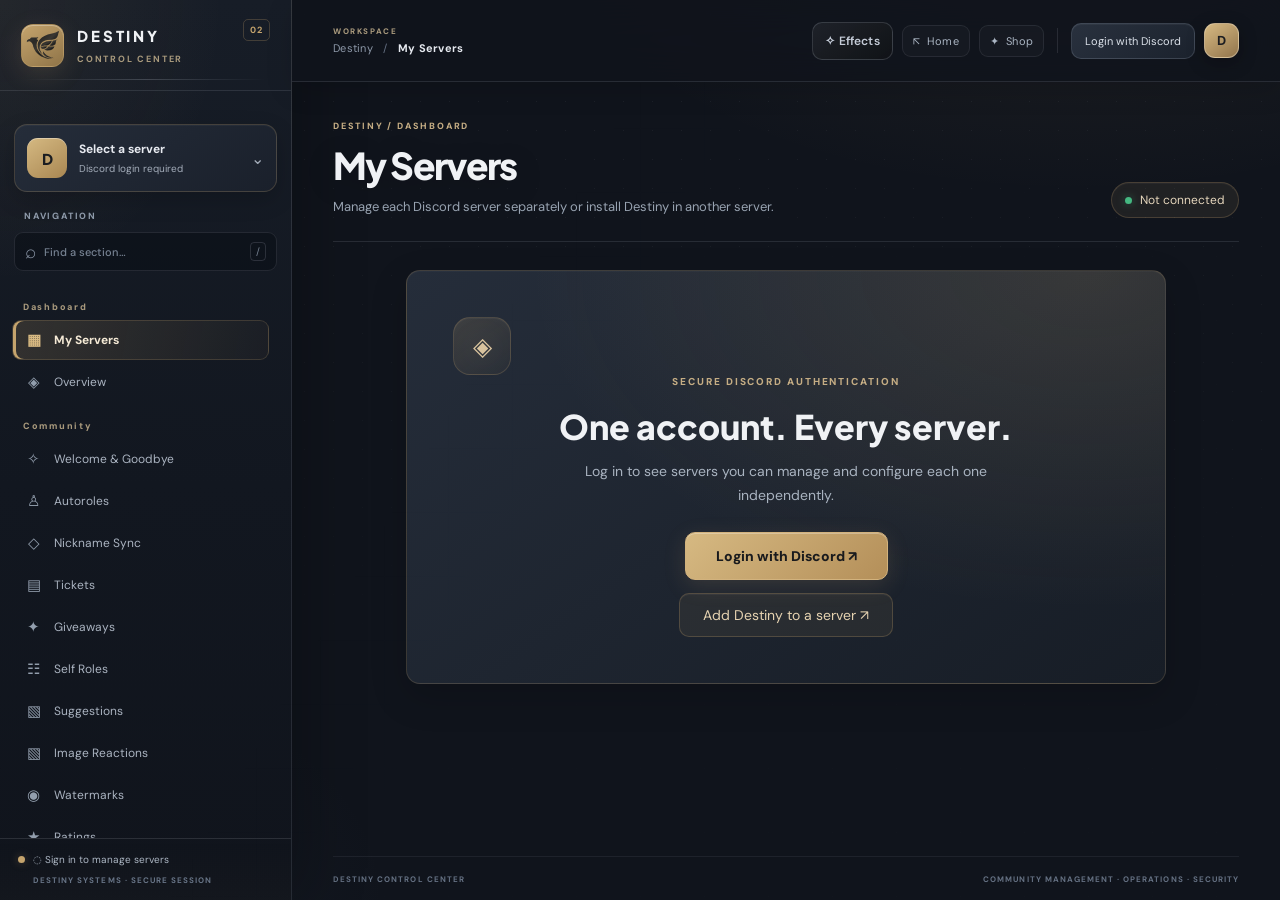
==== dashboard.html @ 2c554fa8 "Polish redesigned dashboard navigation and overview rendering" ====
<!doctype html><html lang="en"><head><meta charset="utf-8"><meta name="viewport" content="width=device-width,initial-scale=1"><meta name="theme-color" content="#0b0d13"><title>Dashboard | Destiny Control Center</title><link rel="preconnect" href="https://fonts.googleapis.com"><link href="https://fonts.googleapis.com/css2?family=DM+Sans:wght@400;500;600;700&family=Plus+Jakarta+Sans:wght@400;500;600;700;800&display=swap" rel="stylesheet"><style>
:root{color-scheme:dark;--bg:#060708;--panel:#101113;--line:#25272b;--muted:#8c929b;--fg:#f5f6f8;--accent:#d7dce6}*{box-sizing:border-box}body{margin:0;background:var(--bg);color:var(--fg);font:14px 'DM Sans',sans-serif}button,input,textarea,select{font:inherit}button{cursor:pointer}button:focus-visible,input:focus-visible,textarea:focus-visible{outline:2px solid var(--accent);outline-offset:2px}.app{display:flex;min-height:100vh}.sidebar{width:270px;background:#0b0c0e;border-right:1px solid #242734;position:sticky;top:0;height:100vh;display:flex;flex-direction:column;flex-shrink:0}.logo{display:flex;align-items:center;gap:12px;padding:26px 23px}.emblem{background:linear-gradient(135deg,#f3f5f8,#838b9c);color:#0b0d10;font:800 22px 'Plus Jakarta Sans';width:40px;height:40px;display:grid;place-items:center;border-radius:13px}.logo strong{font:800 17px 'Plus Jakarta Sans'}.logo small{display:block;color:var(--muted);font-size:10px;letter-spacing:.15em;margin-top:4px}.server-select{margin:0 15px 19px;padding:12px;border:1px solid #35394a;border-radius:12px;background:#151619;display:flex;align-items:center;gap:11px}.server-icon{background:#363250;color:#d6d0ff;padding:11px;border-radius:10px;font-weight:800}.server-select strong{display:block}.server-select small{color:#969bb0;font-size:11px}.server-select .chev{margin-left:auto;color:#a2a8bb}.navscroll{overflow-y:auto;padding:0 13px 18px;scrollbar-width:thin}.nav-group{font-size:10px;font-weight:800;letter-spacing:.15em;color:#72788c;margin:23px 12px 10px}.navitem{width:100%;background:none;border:0;color:#a2a8ba;padding:12px 13px;border-radius:10px;display:flex;align-items:center;gap:12px;text-align:left;transition:background .2s,color .2s,transform .2s}.navitem:hover{background:#202332;color:white}.navitem.active{background:#ffffff12;color:#f8f9fb;font-weight:700}.navitem .glyph{font-size:18px;width:20px;text-align:center}.sidebar-foot{margin-top:auto;border-top:1px solid var(--line);padding:18px 23px;color:#9ba0b0;font-size:12px}.main{min-width:0;flex:1}.topbar{height:78px;border-bottom:1px solid var(--line);display:flex;align-items:center;justify-content:space-between;padding:0 clamp(20px,4vw,55px);gap:15px}.breadcrumb{color:#9ca2b4}.breadcrumb strong{color:white}.right{display:flex;gap:10px;align-items:center}.button{background:#202331;border:1px solid #34384b;color:#e9eaf5;border-radius:10px;padding:11px 15px;transition:transform .2s,background .2s}.button:hover{transform:translateY(-2px);background:#2a2d40}.button.primary{background:#f3f4f6;border-color:#f3f4f6;color:#111214;font-weight:800}.avatar{width:36px;height:36px;background:#282b31;border-radius:50%;display:grid;place-items:center;font-weight:800}.content{max-width:1280px;padding:36px clamp(20px,4vw,55px) 80px;margin:auto}.pagehead{display:flex;align-items:flex-end;justify-content:space-between;gap:18px;margin-bottom:30px}.eyebrow{color:#c8ced9;font-size:11px;letter-spacing:.15em;text-transform:uppercase;font-weight:800}.pagehead h1{font:800 clamp(26px,3vw,35px) 'Plus Jakarta Sans';letter-spacing:-.04em;margin:10px 0}.pagehead p{color:var(--muted);margin:0;line-height:1.7;max-width:650px}.status{display:inline-flex;align-items:center;gap:8px;background:#241f2c;color:#d9bedb;border:1px solid #514057;border-radius:30px;padding:9px 13px;font-size:12px}.status i{width:7px;height:7px;border-radius:50%;background:#f5bf71}.stats{display:grid;grid-template-columns:repeat(4,minmax(0,1fr));gap:15px}.card{background:var(--panel);border:1px solid var(--line);border-radius:15px;padding:22px;transition:border-color .2s,transform .2s}.card:hover{border-color:#514c75}.card .metric{font:800 31px 'Plus Jakarta Sans';margin:18px 0 6px}.card .label{color:#b5bac9}.card small{color:#858c9f}.heading{font:800 18px 'Plus Jakarta Sans';margin:34px 0 16px}.feature-grid{display:grid;grid-template-columns:repeat(3,minmax(0,1fr));gap:15px}.feature{min-height:175px;text-align:left;display:flex;flex-direction:column;align-items:flex-start}.feature .symbol{font-size:24px;background:#25272c;border-radius:12px;padding:10px;margin-bottom:17px;color:#d6dce7}.feature strong{font:700 15px 'Plus Jakarta Sans';margin-bottom:7px}.feature p{margin:0;color:var(--muted);line-height:1.6;flex:1}.feature .arrow{align-self:flex-end;color:#b9b0ff;font-size:20px}.split{display:grid;grid-template-columns:1.6fr 1fr;gap:16px}.row{display:flex;align-items:center;justify-content:space-between;gap:12px;padding:16px 0;border-bottom:1px solid var(--line)}.row:last-child{border:0}.row small{color:var(--muted);display:block;margin-top:5px}.badge{color:#c8c1ff;background:#ffffff12;border:1px solid #ffffff25;border-radius:25px;padding:6px 10px;font-size:11px;white-space:nowrap}.panel{background:var(--panel);border:1px solid var(--line);border-radius:15px;overflow:hidden}.panel-head{padding:23px 25px;border-bottom:1px solid var(--line)}.panel-head h2{font:800 18px 'Plus Jakarta Sans';margin:0 0 7px}.panel-head p{margin:0;color:var(--muted);line-height:1.6}.fieldrow{padding:22px 25px;border-bottom:1px solid var(--line);display:grid;grid-template-columns:minmax(150px,1fr) minmax(210px,1.1fr);gap:20px;align-items:center}.fieldrow:last-child{border:0}.fieldrow strong{display:block;font-weight:700}.fieldrow small{display:block;color:var(--muted);margin-top:6px;line-height:1.6}.input{width:100%;background:#0e111a;border:1px solid #34394a;color:#f4f5ff;border-radius:10px;padding:12px 13px;min-height:44px}textarea.input{min-height:95px;resize:vertical}.toggle{width:47px;height:27px;border-radius:30px;border:1px solid #555c6d;background:#303646;position:relative;justify-self:start}.toggle:after{content:"";position:absolute;width:19px;height:19px;border-radius:50%;background:#aab0bf;top:3px;left:3px;transition:left .2s}.toggle.on{background:#8276e7}.toggle.on:after{left:23px;background:#fff}.actions{padding:18px 25px;display:flex;justify-content:flex-end;align-items:center;gap:10px}.alert{background:#241f2b;border:1px solid #53425c;color:#d6c2dc;border-radius:12px;padding:17px 20px;line-height:1.7;margin-top:18px}.catalog{display:grid;grid-template-columns:repeat(2,minmax(0,1fr));gap:12px}.command{padding:17px 20px;background:#151925;border:1px solid #303447;border-radius:12px}.command strong{font-family:monospace}.command small{float:right;color:#b5adff}.toolbar{display:flex;gap:12px;margin-bottom:20px}.toolbar .input{flex:1}.hidden{display:none!important}.menu{display:none}.overlay{display:none}@media(max-width:1100px){.stats{grid-template-columns:repeat(2,1fr)}.feature-grid{grid-template-columns:repeat(2,1fr)}}@media(max-width:760px){.sidebar{position:fixed;z-index:10;transform:translateX(-100%);transition:transform .25s}.sidebar.open{transform:none}.overlay.open{display:block;position:fixed;inset:0;background:#0009;z-index:9}.menu{display:block}.topbar{padding:0 18px}.content{padding:28px 18px}.feature-grid,.split,.catalog{grid-template-columns:1fr}.pagehead{display:block}.pagehead .status{margin-top:18px}.fieldrow{grid-template-columns:1fr;gap:12px}.right .button{font-size:12px}.stats{gap:10px}.card{padding:17px}}@media(prefers-reduced-motion:reduce){*,*:before,*:after{transition:none!important;animation:none!important}}
.ai-plans{display:grid;grid-template-columns:repeat(2,minmax(0,1fr));gap:16px;margin-bottom:20px}.ai-plan{padding:27px}.ai-plan h2{font:800 28px 'Plus Jakarta Sans';margin:17px 0 7px}.ai-plan p{color:#a4aac0;line-height:1.6;margin:0 0 18px}.premium-plan{background:radial-gradient(ellipse at 100% 0%,#7365bb35,transparent 65%),#171625;border-color:#5b606b}.ai-benefit{padding:9px 0;color:#c2c5d3}.ai-plan-foot{margin-top:21px;padding-top:18px;border-top:1px solid #38364d;color:#b5aaff;font-weight:700}.ai-usage{margin-bottom:20px}.usage-body{padding:24px}.usage-top{font-weight:700;margin-bottom:15px}.usage-track{height:12px;border-radius:20px;background:#303347;margin-bottom:12px}.usage-body small{color:#9299ac}.premium-tag{display:inline-block;margin-top:10px;background:#7664b22b;border:1px solid #7d68ba66;border-radius:7px;padding:5px 9px;color:#c5b4ff;font-size:10px;font-weight:800;letter-spacing:.07em}.premium-locked{background:#19172466}.premium-locked .input,.premium-locked .toggle{opacity:.48;cursor:not-allowed}@media(max-width:760px){.ai-plans{grid-template-columns:1fr}}
/* Destiny motion and material system */
html{scroll-behavior:smooth}body{background:radial-gradient(ellipse 65% 40% at 78% -10%,#31384428,transparent 72%),#060708;overflow-x:hidden}
body:before{content:"";position:fixed;inset:0;pointer-events:none;z-index:0;opacity:.14;background-image:radial-gradient(#a7b0be 0.6px,transparent .6px);background-size:27px 27px;mask-image:linear-gradient(to bottom,#000,transparent 75%)}
.app{position:relative;z-index:1}.sidebar{background:linear-gradient(180deg,#0d0e11,#08090a)}.logo{padding-top:30px;padding-bottom:30px}.emblem{box-shadow:0 7px 26px #a9b2c022, inset 0 1px 0 #fff9;transform:rotate(-7deg);transition:transform .55s cubic-bezier(.2,1.7,.3,1)}.emblem:hover{transform:rotate(0deg) scale(1.08)}
.topbar{background:#08090bbd;backdrop-filter:blur(20px);-webkit-backdrop-filter:blur(20px)}.content{animation:destinyEnter .65s cubic-bezier(.16,1,.3,1) both}
.card,.panel,.command{background:linear-gradient(155deg,#17191c,#101113 72%);box-shadow:0 10px 36px #00000030,inset 0 1px 0 #ffffff0a}.card{position:relative;transform-style:preserve-3d;will-change:transform;transition:transform .42s cubic-bezier(.16,1,.3,1),box-shadow .42s,border-color .42s}.card:hover{transform:perspective(950px) translateY(-5px) rotateX(1.4deg);box-shadow:0 22px 55px #0009,0 0 0 1px #ffffff0c,inset 0 1px 0 #ffffff14;border-color:#6a6f79}.feature .symbol{background:linear-gradient(145deg,#343840,#1b1e22);box-shadow:inset 0 1px 0 #ffffff1b,0 8px 20px #0006}.feature .arrow{transition:transform .3s}.feature:hover .arrow{transform:translate(4px,-4px)}.navitem{transition:background .25s,color .25s,transform .35s cubic-bezier(.16,1,.3,1)}.navitem:hover{transform:translateX(4px)}.button{transition:transform .3s cubic-bezier(.16,1,.3,1),background .2s,box-shadow .3s}.button.primary:hover{box-shadow:0 9px 30px #d6dbe52b}.button:active,.feature:active{transform:scale(.975)}.input{background:#090a0c;border-color:#34373e}.input:focus{border-color:#b3b9c5;box-shadow:0 0 0 3px #ffffff12;outline:0}.toggle.on{background:#e5e8ee}.toggle.on:after{background:#17191d}.status{background:#22201e;color:#e3d1b8;border-color:#4a4037}.eyebrow{letter-spacing:.21em}.pagehead h1{letter-spacing:-.055em}.ai-plan.premium-plan{background:radial-gradient(ellipse at 90% -10%,#8994a327,transparent 62%),linear-gradient(145deg,#191b20,#0e1012);border-color:#4c515b}.premium-tag{background:#ffffff10;border-color:#ffffff30;color:#e4e8ef}.ai-plan-foot{color:#dce0e8}.badge{color:#dce0e8}
@keyframes destinyEnter{from{opacity:0;transform:translateY(16px);filter:blur(3px)}to{opacity:1;transform:translateY(0);filter:blur(0)}}@media(prefers-reduced-motion:reduce){html{scroll-behavior:auto}.content{animation:none}.card:hover{transform:none}}
.server-empty{min-height:172px;display:flex;flex-direction:column;align-items:center;justify-content:center;gap:12px;padding:30px;text-align:center}.server-empty-icon{width:48px;height:48px;border:1px solid #393c42;background:#1b1d21;border-radius:15px;display:grid;place-items:center;color:#cdd2dc;font-size:25px}.server-empty strong{font-size:14px}.server-empty p{color:var(--muted);margin:0;line-height:1.6}.server-select{transition:background .2s,transform .3s}.server-select:hover{background:#24262b;transform:translateY(-2px)}.login-notice{position:fixed;bottom:24px;right:24px;z-index:300;max-width:380px;border:1px solid #595d65;padding:21px 44px 20px 20px;background:#1b1d21;color:#f4f5f7;border-radius:15px;box-shadow:0 25px 90px #000a;animation:destinyEnter .3s ease-out}.login-notice strong{display:block;font-size:14px}.login-notice p{font-size:13px;color:#bec2cb;line-height:1.6;margin:9px 0 0}.login-close{background:none;border:0;color:#ced3dc;position:absolute;top:13px;right:14px;font-size:16px}@media(max-width:560px){.login-notice{left:15px;right:15px;bottom:15px}}.login-hero{max-width:760px;margin:0 auto;padding:55px 25px;text-align:center;background:radial-gradient(ellipse at 50% 0%,#ffffff12,transparent 70%),#111315}.login-hero h2{font:800 clamp(24px,3vw,34px) 'Plus Jakarta Sans';margin:17px 0 12px}.login-hero p{max-width:420px;margin:0 auto 24px;line-height:1.7;color:#a0a7b5}.login-hero .button{padding:14px 30px}.login-sigil{font-size:45px;color:#eff1f5}.identity-bar{background:#16181b;border:1px solid #32353b;border-radius:13px;padding:17px 20px;margin-bottom:20px;display:flex;justify-content:space-between;gap:12px;align-items:center}.identity-bar small{display:block;margin-top:6px;color:#aeb6c4}.guild-list{padding:12px 20px}.guild-item{display:flex;gap:15px;align-items:center;justify-content:space-between;padding:17px 3px;border-bottom:1px solid #2a2d34}.guild-item:last-child{border-bottom:0}.guild-info{display:flex;gap:12px;align-items:center;min-width:0}.guild-info strong{display:block;overflow:hidden;text-overflow:ellipsis;white-space:nowrap}.guild-info small{display:block;margin-top:5px;color:#959eac}.guild-avatar{height:47px;width:47px;min-width:47px;border-radius:13px;background:linear-gradient(135deg,#454a54,#1f2229);display:flex;align-items:center;justify-content:center;font-weight:800;color:#fff;overflow:hidden}.guild-avatar img{height:100%;width:100%;object-fit:cover}@media(max-width:540px){.guild-item{align-items:flex-start;flex-direction:column}.guild-item button{margin-left:58px}}.destiny-install{display:block;margin:13px auto 0;background:#20242a;border:1px solid #484e58;color:#e8ebef}.destiny-install:hover{background:#31363d}.login-hero .destiny-install{padding:12px 23px}.back-brand{width:40px;height:40px;display:grid;place-items:center;border-radius:10px;background:linear-gradient(145deg,#222832,#090b0e);border:1px solid #393d47;transition:transform .22s ease,box-shadow .22s ease}.back-brand:hover{transform:rotate(-7deg) scale(1.05);box-shadow:0 0 25px #a5b2c728}.back-brand img{width:33px;height:33px;object-fit:contain}.back-home{font-size:12px;letter-spacing:.02em;display:inline-flex;gap:7px;align-items:center;text-decoration:none;color:#b8c0cd;border:1px solid #343841;padding:8px 11px;border-radius:9px;transition:.2s}.back-home:hover{color:white;border-color:#8e9cab;background:#ffffff08}@media(max-width:540px){.back-home{font-size:0;gap:0}.back-home span{font-size:16px}}</style><link rel="stylesheet" href="./assets/dashboard-enhancements.css?v=1"><link rel="stylesheet" href="./assets/dashboard-refinement.css?v=1"><link rel="stylesheet" href="./assets/dashboard-premium.css?v=3"><link rel="stylesheet" href="./assets/destiny-v2.css?v=1"></head><body><div class="overlay" id="overlay"></div>
<div class="app app-shell" id="app-shell">
  <aside class="sidebar" id="sidebar" aria-label="Main navigation">
    <div class="logo sidebar-brand">
      <a href="./" class="back-brand" aria-label="Back to Destiny home"><img src="./assets/destiny-eagle.svg" width="32" height="32" alt="Destiny eagle"></a>
      <div class="brand-lockup"><strong>DESTINY</strong><small>CONTROL CENTER</small></div>
      <span class="brand-version">02</span>
    </div>
    <button class="server-select" type="button" aria-label="Choose Discord server">
      <span class="server-icon">D</span>
      <span class="server-copy"><strong>Select a server</strong><small>Discord login required</small></span>
      <span class="chev" aria-hidden="true">⌄</span>
    </button>
    <div class="sidebar-label">NAVIGATION</div>
    <label class="nav-search" for="nav-search">
      <span aria-hidden="true">⌕</span>
      <input id="nav-search" type="search" placeholder="Find a section…" autocomplete="off" aria-label="Search dashboard sections">
      <kbd>/</kbd>
    </label>
    <div class="navscroll" id="nav" aria-label="Dashboard sections"></div>
    <div class="sidebar-foot">
      <div class="connection-indicator"><span class="connection-dot"></span><span id="backend-status">◌ &nbsp; Checking Destiny connection…</span></div>
      <span class="sidebar-foot-note">DESTINY SYSTEMS · SECURE SESSION</span>
    </div>
  </aside>
  <main class="main workspace-main">
    <header class="topbar">
      <div class="topbar-leading">
        <button class="button menu" id="menu" type="button" aria-label="Open navigation" aria-expanded="false">☰</button>
        <div class="breadcrumb-wrap">
          <span class="breadcrumb-overline">WORKSPACE</span>
          <span class="breadcrumb">Destiny <span class="breadcrumb-separator">/</span> <strong id="crumb">My Servers</strong></span>
        </div>
      </div>
      <div class="right topbar-actions">
        <a class="back-home" href="./" aria-label="Return to Destiny home"><span>↖</span> Home</a>
        <a class="back-home" href="./shop.html" aria-label="Open Destiny Shop"><span>✦</span> Shop</a>
        <span class="topbar-divider"></span>
        <button class="button connect-button" id="connect" type="button">Login with Discord</button>
        <div class="avatar" aria-label="Account avatar">D</div>
      </div>
    </header>
    <div class="content workspace-content" id="content" aria-live="polite"></div>
    <footer class="workspace-footer"><span>DESTINY CONTROL CENTER</span><span>COMMUNITY MANAGEMENT · OPERATIONS · SECURITY</span></footer>
  </main>
</div><script src="./destiny-config.js"></script><script>
const FOUNDER_IDS=['1348206616973152336','1041404091936538624'];window.DESTINY_API_URL=window.DESTINY_API_URL||'';const sections=[["My Servers","server","Dashboard","Choose a server to manage or install Destiny"],["Overview","layout-dashboard","Dashboard","Live overview for your selected Discord server"],["Welcome & Goodbye","hand","Community","Personalize member join and leave messages"],["Autoroles","users","Community","Automatic roles for members and bots"],["Nickname Sync","tag","Community","Role-based nickname templates"],["Tickets","ticket","Community","Support ticket panels and categories"],["Giveaways","gift","Community","Create and manage giveaways"],["Self Roles","list-check","Community","Role selection panels"],["Suggestions","message-square","Community","Community feedback and voting"],["Image Reactions","image","Community","Auto reactions for image channels"],["Watermarks","droplets","Community","Watermark uploaded images"],["Ratings","star","Community","Rating channels and reactions"],["Moderation","shield","Security","Manage moderation preferences"],["Anti-Raid","shield-alert","Security","Honeypot and anti-raid settings"],["Invite Tracker","user-plus","Insights","Invite statistics and leaderboards"],["Server Stats","chart-no-axes-column","Insights","Live server statistics channels"],["Deployments","calendar-clock","Operations","Schedule deployment announcements"],["Squads","users-round","Operations","Automatic fireteam creation"],["Bump Reminder","bell","Operations","DISBOARD bump reminders"],["Unsecured Role","user-x","Security","Configure the seven-day role expiry rule"],["AI Assistant","bot","Operations","Free AI and premium customization"],["Bot Appearance","palette","Operations","Premium bot nickname, picture and banner"],["Commands","terminal","Advanced","Search bot command reference"],["Discord Login","log-in","Advanced","Secure sign-in and account management"]],configs={"Welcome & Goodbye":[["Welcome channel","channel","Channel where new members are greeted"],["Welcome message","textarea","Supports {user} and {username}"],["Goodbye channel","channel","Where departure messages appear"],["Goodbye message","textarea","Message shown when a member leaves"],["Show avatar","toggle","Include profile picture in welcome image"],["Show footer","toggle","Display image footer"]],"Autoroles":[["Member roles","roles","Automatically assign to human members"],["Bot roles","roles","Automatically assign to bots"],["Apply on join","toggle","Enable role assignment for new members"]],"Nickname Sync":[["Target role","role","Role whose members receive the nickname"],["Nickname template","text","Use {username} in the nickname"],["Enforce nickname","toggle","Reapply when nicknames or roles change"]],"Tickets":[["Panel channel","channel","Where members open tickets"],["Ticket category","channel","Category for new ticket channels"],["Panel message","textarea","Description on the panel"],["Button label","text","Text on the open ticket button"],["Opening message","textarea","Message inside new tickets"]],"Giveaways":[["Giveaway title","text","Name of the event"],["Prize","text","What members can win"],["Description","textarea","Optional details"],["Duration","text","Example: 1d or 12h"],["Maximum entrants","number","Optional limit"]],"Self Roles":[["Panel channel","channel","Where role selection appears"],["Panel message","textarea","Instructions for members"],["Selectable roles","roles","Roles offered to members"],["Single selection","toggle","Only one role at a time"]],"Suggestions":[["Suggestions channel","channel","Where suggestions are posted"],["Enabled","toggle","Accept community suggestions"]],"Image Reactions":[["Image channel","channel","Image repost and reaction channel"],["Reaction emojis","text","Enter emojis separated by spaces"]],"Watermarks":[["Target channel","channel","Channel whose images are watermarked"],["Watermark text","text","Bottom-center text, max 80 characters"],["Watermark emojis","text","Optional watermark emojis"]],"Ratings":[["Rating channel","channel","Where messages receive rating reactions"],["Positive emoji","text","First rating emoji"],["Negative emoji","text","Second rating emoji"]],"Moderation":[["Moderation log channel","channel","Where moderation records appear"],["Warn thresholds","text","Requires bot integration to inspect current escalation rules"]],"Anti-Raid":[["Honeypot channel","channel","Channel monitored for unauthorized posts"],["Enabled","toggle","Enable protection"]],"Invite Tracker":[["Tracking enabled","toggle","Collect invite attribution"],["Leaderboard channel","channel","Optional reporting channel"]],"Server Stats":[["Statistics category","channel","Category for generated stat channels"],["Member count","toggle","Display member count"],["Bot count","toggle","Display bot count"],["Online count","toggle","Display online count"]],"Deployments":[["Deployment channel","channel","Channel used for announcements"],["Schedule","text","Example: tomorrow 18:30"],["Reminder","toggle","Send advance warning"]],"Squads":[["Voting message ID","text","Message containing squad reactions"],["Squad leader mode","text","Select leaders from configured candidates"]],"Bump Reminder":[["Reminder channel","channel","DISBOARD reminder channel"],["Reminder role","role","Role to mention after bump"],["Reminder enabled","toggle","Remind two hours after bump"]],"AI Assistant":[["AI enabled","toggle","Enable AI replies"],["AI channel","channel","Channel where AI is allowed"],["Memory enabled","toggle","Retain channel conversation context"]]},commands=[{"name":"ping","permission":"Public"},{"name":"members","permission":"Public"},{"name":"serverinfo","permission":"Public"},{"name":"userinfo","permission":"Public"},{"name":"history","permission":"Public"},{"name":"searchchat","permission":"Public"},{"name":"stats","permission":"Public"},{"name":"help","permission":"Public"},{"name":"site","permission":"Public"},{"name":"gif","permission":"Public"},{"name":"ai","permission":"Public"},{"name":"avatar","permission":"Public"},{"name":"servericon","permission":"Public"},{"name":"botinfo","permission":"Public"},{"name":"invites","permission":"Public"},{"name":"invites-leaderboard","permission":"Public"},{"name":"mute","permission":"Staff"},{"name":"unmute","permission":"Staff"},{"name":"ban","permission":"Staff"},{"name":"kick","permission":"Staff"},{"name":"warn","permission":"Staff"},{"name":"unwarn","permission":"Staff"},{"name":"resetstats","permission":"Staff"},{"name":"svwarn","permission":"Staff"},{"name":"svunwarn","permission":"Staff"},{"name":"resetsvstats","permission":"Staff"},{"name":"logs","permission":"Staff"},{"name":"svlogs","permission":"Staff"},{"name":"fulllogs","permission":"Staff"},{"name":"clear","permission":"Staff"},{"name":"say","permission":"Staff"},{"name":"dm","permission":"Staff"},{"name":"stop","permission":"Staff"},{"name":"start","permission":"Staff"},{"name":"deployment cancel","permission":"Staff"},{"name":"deployment reschedule","permission":"Staff"},{"name":"deployment","permission":"Staff"},{"name":"squad","permission":"Staff"},{"name":"giveaway","permission":"Staff"},{"name":"selfrole","permission":"Staff"},{"name":"rating","permission":"Staff"},{"name":"autorole","permission":"Staff"},{"name":"autorolegive","permission":"Staff"},{"name":"rolegive","permission":"Staff"},{"name":"autorolebot","permission":"Staff"},{"name":"autorolebotgive","permission":"Staff"},{"name":"rolebotgive","permission":"Staff"},{"name":"suggestion","permission":"Staff"},{"name":"imagesr","permission":"Staff"},{"name":"imagesrstats","permission":"Staff"},{"name":"imagesremove","permission":"Staff"},{"name":"welcomer","permission":"Staff"},{"name":"goodbye","permission":"Staff"},{"name":"tickets","permission":"Staff"},{"name":"antiraid","permission":"Staff"},{"name":"serverstats","permission":"Staff"},{"name":"pacimagesr","permission":"Owner"},{"name":"pacimagesrremove","permission":"Owner"},{"name":"nicknamerole","permission":"Owner"},{"name":"test","permission":"Owner"},{"name":"elink","permission":"Owner"},{"name":"turnoff","permission":"Owner"}];
const nav=document.getElementById('nav'),content=document.getElementById('content'),sidebar=document.getElementById('sidebar'),overlay=document.getElementById('overlay');let current='My Servers',draft={},selectedGuild=null;
let currentUser=null,managedGuilds=[],botConnected=false,applicationId=window.DESTINY_APPLICATION_ID||'1388987529537126500',authLoading=true,authError='';
let sessionToken=sessionStorage.getItem('destiny_session')||'';const icons={'Overview':'◈','My Servers':'▦','Welcome & Goodbye':'✧','Autoroles':'♙','Nickname Sync':'◇','Tickets':'▤','Giveaways':'✦','Self Roles':'☷','Suggestions':'▧','Image Reactions':'▧','Watermarks':'◉','Ratings':'★','Moderation':'⬡','Anti-Raid':'⚑','Invite Tracker':'♧','Server Stats':'▥','Deployments':'◷','Squads':'♟','Bump Reminder':'♧','Unsecured Role':'⌛','AI Assistant':'✳','Bot Appearance':'◈','Commands':'⌘','Discord Login':'↗'};
function el(tag,cls,txt){const x=document.createElement(tag);if(cls)x.className=cls;if(txt!==undefined)x.textContent=txt;return x}function add(parent,...children){parent.append(...children);return parent}
let group='';for(const [name,icon,g] of sections){if(g!==group){group=g;nav.append(el('div','nav-group',g))}const b=el('button','navitem');b.dataset.page=name;add(b,el('span','glyph',icons[name]||'◈'),el('span','',name));b.onclick=()=>go(name);nav.append(b)}
function header(name,subtitle){const wrap=el('div','pagehead'),left=el('div');add(left,el('div','eyebrow','Destiny / '+(sections.find(x=>x[0]===name)?.[2]||'Dashboard')),el('h1','',name==='Overview'?'Your server, simplified.':name),el('p','',subtitle));add(wrap,left,add(el('div','status'),el('i'),el('span','',selectedGuild?selectedGuild.name:currentUser?'Signed in':'Not connected')));return wrap}
function go(name){current=name;draft={};document.getElementById('crumb').textContent=name;nav.querySelectorAll('.navitem').forEach(x=>x.classList.toggle('active',x.dataset.page===name));sidebar.classList.remove('open');overlay.classList.remove('open');document.getElementById('menu').setAttribute('aria-expanded','false');history.replaceState(null,'',name==='My Servers'?location.pathname+location.search:'#'+encodeURIComponent(name));content.replaceChildren();content.style.animation='none';void content.offsetWidth;content.style.animation='';if(name==='My Servers')myServers();else if(name==='Overview')overview();else if(name==='Commands')showCommands();else if(name==='Discord Login')integrations();else if(name==='Unsecured Role')civilianExpirySettings();else settings(name);window.scrollTo(0,0)}
function feature(name,description){const b=el('button','card feature');const live=new Set(['Welcome & Goodbye','Autoroles','Nickname Sync','Unsecured Role']);const meta=el('span','feature-meta'+(live.has(name)?' is-live':' is-preview'),live.has(name)?'LIVE CONFIGURATION':'PREVIEW');add(b,el('span','symbol',icons[name]||'✧'),meta,el('strong','',name),el('p','',description),el('span','arrow','↗'));b.type='button';b.onclick=()=>go(name);return b}

function authApiBase(){return String(window.DESTINY_API_URL||'').trim().replace(/\/+$/,'')}
function showLoginNotice(heading,message){
 const existing=document.getElementById('login-notice');if(existing)existing.remove();
 const n=el('div','login-notice');n.id='login-notice';n.setAttribute('role','alert');
 add(n,el('strong','',heading),el('p','',message));
 const close=el('button','login-close','✕');close.setAttribute('aria-label','Dismiss notice');close.onclick=()=>n.remove();
 n.append(close);document.body.append(n);
}
async function authApi(path,opts={}){
 const base=authApiBase();if(!/^https:\/\//.test(base))throw Error('Destiny authentication service is not deployed yet.');
 const headers={'Accept':'application/json',...opts.body?{'Content-Type':'application/json'}:{},...(sessionToken?{'Authorization':'Bearer '+sessionToken}:{})};
 const response=await fetch(base+'/api'+path,{...opts,headers:{...headers,...opts.headers},cache:'no-store'});
 const data=await response.json().catch(()=>({}));
 if(!response.ok)throw Error(data.error||'Server request failed ('+response.status+').');
 return data;
}
function updateIdentity(){
 const top=document.getElementById('connect');
 top.textContent=currentUser?'Logout · '+(currentUser.globalName||currentUser.username):'Login with Discord';
 top.onclick=currentUser?logoutDiscord:loginDiscord;
 const selected=document.querySelector('.server-select');
 if(selected){
  const name=selected.querySelector('strong'),sub=selected.querySelector('small');
  name.textContent=selectedGuild?selectedGuild.name:'Select a server';
  sub.textContent=selectedGuild?'Configure this server':currentUser?'Your Discord servers':'Discord login required';
 }
 const backendStatus=document.getElementById('backend-status');
 if(backendStatus)backendStatus.textContent=botConnected&&currentUser?'●  Destiny connected':authLoading?'◌  Checking connection…':'◌  Sign in to manage servers';
 const avatar=document.querySelector('.avatar');
 if(avatar)avatar.textContent=currentUser?((currentUser.globalName||currentUser.username||'D')[0].toUpperCase()):'D';
}
function installDestiny(guildId=''){
 const id=applicationId||window.DESTINY_APPLICATION_ID||'1388987529537126500';
 if(!/^\d{17,22}$/.test(id)){showLoginNotice('Invalid application','Destiny bot application ID was not configured correctly.');return}
 const params=new URLSearchParams({client_id:id,scope:'bot applications.commands'});
 if(guildId){params.set('guild_id',guildId);params.set('disable_guild_select','true')}
 window.open('https://discord.com/oauth2/authorize?'+params.toString(),'_blank','noopener,noreferrer');
}
function loginDiscord(){
 const base=authApiBase();
 if(!/^https:\/\//.test(base)){
  showLoginNotice('Discord login needs activation','The secure Destiny API must be deployed and its public URL configured. The bot application credentials remain private on that server.');
  return;
 }
 window.location.assign(base+'/api/auth/discord');
}
async function logoutDiscord(){
 try{if(sessionToken)await authApi('/auth/logout',{method:'POST'})}catch{}
 sessionToken='';sessionStorage.removeItem('destiny_session');sessionStorage.removeItem('destiny_guild');
 currentUser=null;managedGuilds=[];selectedGuild=null;botConnected=false;authError='';
 updateIdentity();go('My Servers');
}
async function initAuth(){
 const uri=new URL(location.href),ticket=uri.searchParams.get('destiny_ticket'),loginError=uri.searchParams.get('destiny_error');
 if(ticket||loginError){
  uri.searchParams.delete('destiny_ticket');uri.searchParams.delete('destiny_error');
  history.replaceState(null,'',uri.pathname+uri.search+uri.hash);
 }
 if(loginError)authError=loginError;
 if(ticket){
  try{const data=await authApi('/auth/exchange',{method:'POST',body:JSON.stringify({ticket})});
   sessionToken=data.session;sessionStorage.setItem('destiny_session',sessionToken);currentUser=data.user;
  }catch(e){authError=e.message||'Discord sign-in failed.'}
 }
 if(sessionToken){
  try{
   const data=await authApi('/auth/me');currentUser=data.user;
   const result=await authApi('/guilds');
   managedGuilds=Array.isArray(result.guilds)?result.guilds:[];botConnected=Boolean(result.botConnected);
   applicationId=result.applicationId||applicationId;
   const last=sessionStorage.getItem('destiny_guild');
   selectedGuild=managedGuilds.find(g=>g.installed===true&&g.id===last)||null;
  }catch(e){
   authError=e.message||'Could not retrieve your Discord servers.';
   if(/log in|401|expired/i.test(authError)){sessionToken='';sessionStorage.removeItem('destiny_session');currentUser=null}
  }
 }
 authLoading=false;updateIdentity();go(current);
 if(authError)showLoginNotice('Discord connection',authError);
}
function guildIcon(guild){
 const avatar=el('div','guild-avatar');
 if(guild.icon){const img=el('img');img.alt='';img.src='https://cdn.discordapp.com/icons/'+encodeURIComponent(guild.id)+'/'+encodeURIComponent(guild.icon)+'.png?size=96';avatar.append(img)}
 else avatar.textContent=(guild.name||'D').slice(0,2).toUpperCase();
 return avatar;
}
function renderServerList(title,description,guilds,installed){
 const p=el('section','panel');p.style.marginBottom='20px';
 const head=el('div','panel-head');add(head,el('h2','',title),el('p','',description));p.append(head);
 const body=el('div','guild-list');
 if(!guilds.length){
  const empty=el('div','server-empty');add(empty,el('div','server-empty-icon','▦'),el('strong','',currentUser?'No servers in this group.':'Sign in to see your servers.'));body.append(empty);
 }else for(const g of guilds){
  const item=el('div','guild-item');const info=el('div','guild-info');add(info,guildIcon(g));
  const detail=el('div');add(detail,el('strong','',g.name),el('small','',installed?'Destiny is installed':'Destiny is not installed'));info.append(detail);item.append(info);
  const button=el('button','button'+(installed?' primary':''),installed?'Configure →':'Add Destiny ↗');
  if(installed)button.onclick=()=>{selectedGuild=g;sessionStorage.setItem('destiny_guild',g.id);updateIdentity();go('Overview')};
  else button.onclick=()=>installDestiny(g.id);
  item.append(button);body.append(item)
 }p.append(body);content.append(p);
}
function myServers(){
 content.append(header('My Servers','Manage each Discord server separately or install Destiny in another server.'));
 if(authLoading){const n=el('div','alert','Checking your Discord session…');content.append(n);return}
 if(!currentUser){
  const panel=el('section','panel login-hero');
  add(panel,el('div','login-sigil','◈'),el('div','eyebrow','SECURE DISCORD AUTHENTICATION'),el('h2','','One account. Every server.'),el('p','','Log in to see servers you can manage and configure each one independently.'));
  const b=el('button','button primary','Login with Discord ↗');b.onclick=loginDiscord;panel.append(b);
  const secondary=el('button','button destiny-install','Add Destiny to a server ↗');secondary.onclick=()=>installDestiny();panel.append(secondary);
  content.append(panel);return;
 }
 const top=el('div','identity-bar');const identity=el('div');
 add(identity,el('strong','','Signed in as '+(currentUser.globalName||currentUser.username)),el('small','',currentUser.premiumFounder?'✦ Founder Premium · Lifetime':'Discord connected'));
 const out=el('button','button','Log out');out.onclick=logoutDiscord;top.append(identity,out);content.append(top);
 if(!botConnected){content.append(el('div','alert','The login is connected, but bot membership cannot be verified until the secure API has the bot token. No servers will be incorrectly labeled as installed.'));return}
 renderServerList('Servers with Destiny','Select a server to configure Destiny only in that server.',managedGuilds.filter(g=>g.installed===true),true);
 renderServerList('Servers without Destiny','Install Destiny on servers you can manage.',managedGuilds.filter(g=>g.installed===false),false);
}
function overview(){
 content.append(header('Overview','Your command center for server configuration, community tools, and Destiny system status.'));
 const hero=el('section','overview-hero');
 const copy=el('div','overview-hero-copy');
 add(copy,el('div','eyebrow','DESTINY / COMMAND OVERVIEW'),
   el('h2','',selectedGuild?selectedGuild.name:'Your server, simplified.'),
   el('p','',selectedGuild?'Manage this Discord community from one focused workspace. Changes remain scoped to the server selected in the sidebar.':'Choose a Discord server to unlock its management workspace.'));
 const actions=el('div','overview-hero-actions');
 const choose=el('button','button primary',selectedGuild?'Switch server':'Choose a server');
 choose.type='button';choose.onclick=()=>go('My Servers');
 const commandsBtn=el('button','button secondary-action','Explore commands ↗');
 commandsBtn.type='button';commandsBtn.onclick=()=>go('Commands');
 actions.append(choose,commandsBtn);copy.append(actions);
 const visual=el('div','overview-hero-visual');
 const halo=el('div','hero-halo');
 const eagle=el('img');eagle.src='./assets/destiny-eagle.svg';eagle.alt='Destiny eagle emblem';eagle.width=150;eagle.height=150;
 const orbit=el('span','hero-orbit');visual.append(halo,orbit,eagle);
 hero.append(copy,visual);content.append(hero);
 const stats=el('div','stats overview-stats');
 const metrics=[
  ['SERVER CONTEXT',selectedGuild?selectedGuild.name:'Not selected',selectedGuild?'Selected workspace':'Choose a server to begin'],
  ['DISCORD ACCOUNT',currentUser?(currentUser.globalName||currentUser.username):'Not connected',currentUser?'Authenticated session':'Sign in with Discord'],
  ['DESTINY API',botConnected?'Connected':'Unavailable',botConnected?'Bot connection verified':'Connection not confirmed']
 ];
 for(const [label,value,note] of metrics){
  const card=el('article','card metric-card');add(card,el('span','label',label),el('div','metric',value),el('small','',note));stats.append(card)
 }
 const quickHeading=el('div','section-heading-row');quickHeading.append(el('h2','heading','Quick access'),el('span','section-caption','YOUR DESTINY MODULES'));content.append(stats,quickHeading);
 const grid=el('div','feature-grid overview-feature-grid');
 for(const name of ['Welcome & Goodbye','Autoroles','Nickname Sync','Unsecured Role','Tickets','Giveaways','Self Roles','Suggestions','Moderation'])
  grid.append(feature(name,sections.find(x=>x[0]===name)[3]));
 content.append(grid);
 const bottom=el('div','overview-bottom-grid');
 const activity=el('section','panel overview-panel'),ah=el('div','panel-head');
 add(ah,el('div','eyebrow','SYSTEM HEALTH'),el('h2','','Connection status'),el('p','','Live connection information available to this dashboard.'));
 activity.append(ah);
 for(const [label,value,good] of [['Dashboard interface','Operational',true],['Discord authentication',currentUser?'Connected':'Not signed in',Boolean(currentUser)],['Destiny bot API',botConnected?'Connected':'Unavailable',Boolean(botConnected)]]){
  const row=el('div','system-row'),left=el('span','',label),right=el('span','system-state'+(good?' is-good':''));
  right.append(el('i'),document.createTextNode(value));row.append(left,right);activity.append(row)
 }
 const shortcuts=el('section','panel overview-panel'),sh=el('div','panel-head');
 add(sh,el('div','eyebrow','DISCOVER'),el('h2','','Explore Destiny'),el('p','','Find the tools and information you need without digging through menus.'));
 shortcuts.append(sh);
 for(const [name,desc] of [['Commands','Browse command names, permissions, and availability.'],['Discord Login','Manage your Discord authentication session.'],['My Servers','Switch between servers or install Destiny.']]){
  const row=el('button','explore-row');add(row,el('span','',name),el('small','',desc),el('b','','↗'));row.type='button';row.onclick=()=>go(name);shortcuts.append(row)
 }
 bottom.append(activity,shortcuts);content.append(bottom);
}

async function welcomeSettings(){
    content.append(header('Welcome & Goodbye', 'Configure real welcome and departure messages for your selected Discord server.'));
    if(authLoading){
        content.append(el('div','alert','Checking your Discord session…'));
        return;
    }
    if(!currentUser || !sessionToken){
        const notice=el('div','alert','You need to sign in with Discord to edit server settings.');
        content.append(notice);
        const button=el('button','button primary','Login with Discord');
        button.style.marginTop='16px';button.onclick=loginDiscord;content.append(button);
        return;
    }
    if(!selectedGuild){
        content.append(el('div','alert','Select a server from My Servers to edit its Welcome & Goodbye configuration.'));
        const button=el('button','button primary','Choose a server');
        button.style.marginTop='16px';button.onclick=()=>go('My Servers');content.append(button);
        return;
    }
    const guildId=selectedGuild.id;
    const panel=el('section','panel');
    const head=el('div','panel-head');
    add(head,el('h2','','Live configuration'),el('p','','Loading channels and saved messages from Destiny…'));
    panel.append(head);content.append(panel);
    try{
        const data=await authApi('/guilds/'+encodeURIComponent(guildId)+'/welcome');
        if(current!=='Welcome & Goodbye'||selectedGuild?.id!==guildId)return;
        head.querySelector('p').textContent='Changes in this section are saved to Destiny and apply only to '+(data.guildName||selectedGuild.name)+'.';
        const values={
            welcomeChannelId:data.settings?.welcomeChannelId||'',
            welcomeMessage:data.settings?.welcomeMessage||'',
            goodbyeChannelId:data.settings?.goodbyeChannelId||'',
            goodbyeMessage:data.settings?.goodbyeMessage||'',
            showAvatar:Boolean(data.settings?.showAvatar),
            showFooter:Boolean(data.settings?.showFooter)
        };
        const channels=Array.isArray(data.channels)?data.channels:[];
        function field(label,help,control){
            const row=el('div','fieldrow'),info=el('div');
            add(info,el('strong','',label),el('small','',help));
            row.append(info,control);panel.append(row);return row;
        }
        function channelSelect(label,help,key){
            const select=el('select','input');
            select.setAttribute('aria-label',label);
            const none=el('option','','Disabled / No channel');none.value='';select.append(none);
            if(values[key]&&!channels.some(c=>c.id===values[key])){
                const missing=el('option','','Previously selected channel (unavailable)');missing.value=values[key];missing.disabled=true;select.append(missing);
            }
            for(const ch of channels){
                const option=el('option','', '# '+ch.name);
                option.value=ch.id;select.append(option);
            }
            select.value=values[key];
            select.onchange=()=>{values[key]=select.value};
            field(label,help,select);
        }
        function messageField(label,help,key){
            const input=el('textarea','input');
            input.placeholder='Enter your '+label.toLowerCase();
            input.value=values[key];input.maxLength=1500;
            input.setAttribute('aria-label',label);
            input.oninput=()=>{values[key]=input.value};
            field(label,help,input);
        }
        function toggleField(label,help,key){
            const button=el('button','toggle'+(values[key]?' on':''));
            button.type='button';
            button.setAttribute('aria-label',label);
            button.setAttribute('aria-pressed',String(values[key]));
            button.onclick=()=>{
                values[key]=!values[key];
                button.classList.toggle('on',values[key]);
                button.setAttribute('aria-pressed',String(values[key]));
            };
            field(label,help,button);
        }
        channelSelect('Welcome channel','Where Destiny welcomes new members. Choose Disabled to turn this off.','welcomeChannelId');
        messageField('Welcome message','Supports {user}, {username}, {displayname} and {server}. Mentions will not ping members.','welcomeMessage');
        channelSelect('Goodbye channel','Where Destiny says goodbye when a member leaves.','goodbyeChannelId');
        messageField('Goodbye message','Supports {user}, {username}, {displayname} and {server}.','goodbyeMessage');
        toggleField('Show avatar','Add the member avatar to an existing image greeting.','showAvatar');
        toggleField('Show footer','Display the footer in existing image greeting cards.','showFooter');

        const actions=el('div','actions');
        const status=el('span','','');
        status.setAttribute('role','status');status.style.flex='1';status.style.fontSize='12px';
        status.style.color='#b9c6d8';
        const cancel=el('button','button','Reset');
        const save=el('button','button primary','Save changes');
        cancel.type='button';cancel.onclick=()=>go('Welcome & Goodbye');
        save.type='button';
        save.onclick=async()=>{
            if(!sessionToken||!currentUser){status.textContent='Your session expired. Sign in with Discord again.';return}
            save.disabled=true;cancel.disabled=true;save.textContent='Saving…';status.textContent='Sending changes to Destiny…';
            try{
                const result=await authApi('/guilds/'+encodeURIComponent(guildId)+'/welcome',{
                    method:'PUT',body:JSON.stringify(values)
                });
                if(current==='Welcome & Goodbye'&&selectedGuild?.id===guildId){
                    status.textContent=result.ok?'Saved to Destiny successfully.':'The server did not confirm the save.';
                    status.style.color=result.ok?'#b3e4c8':'#f6b8b8';
                    window.DestinyUI?.sound(result.ok?'success':'error');
                }
            }catch(error){
                if(current==='Welcome & Goodbye'&&selectedGuild?.id===guildId){
                    status.style.color='#f4b7b7';
                    status.textContent='Not saved: '+(error.message||'Unknown error.');
                    window.DestinyUI?.sound('error');
                }
            }finally{
                save.disabled=false;cancel.disabled=false;save.textContent='Save changes';
            }
        };
        actions.append(status,cancel,save);panel.append(actions);
        if(!channels.length){
            content.append(el('div','alert','Destiny cannot send to any available text channels here. Check its View Channel and Send Messages permissions.'));
        }
        const imageConfigured=Boolean(data.settings?.welcomeImageConfigured||data.settings?.goodbyeImageConfigured);
        const note=el('div','alert',imageConfigured
            ? 'Avatar and footer switches affect the existing welcome/goodbye image configuration. Text messages are posted with the image when set.'
            : 'Text greetings work immediately after saving. Avatar and footer options only affect image greetings when you configure a background with Destiny’s Discord /welcome or /goodbye command.');
        note.style.marginTop='16px';content.append(note);
    }catch(error){
        if(current!=='Welcome & Goodbye'||selectedGuild?.id!==guildId)return;
        head.querySelector('p').textContent='Unable to load saved settings.';
        const errorText=el('div','alert','Could not load this server’s live settings: '+(error.message||'Unknown error.')+'. If the API endpoint is missing, redeploy the latest Destiny bot on FadeHost.');
        content.append(errorText);
        const retry=el('button','button primary','Retry');
        retry.style.marginTop='15px';retry.onclick=()=>go('Welcome & Goodbye');content.append(retry);
    }
}

async function civilianExpirySettings(){
 content.append(header('Unsecured Role','Automatically remove members who keep the Unsecured Role role beyond the configured period.'));
 if(authLoading){content.append(el('div','alert','Checking your Discord session…'));return}
 if(!currentUser||!sessionToken){content.append(el('div','alert','Sign in with Discord to manage this server setting.'));const b=el('button','button primary','Login with Discord');b.onclick=loginDiscord;content.append(b);return}
 if(!selectedGuild){content.append(el('div','alert','Select a server from My Servers first.'));const b=el('button','button primary','Choose a server');b.onclick=()=>go('My Servers');content.append(b);return}
 const guildId=selectedGuild.id,panel=el('section','panel'),head=el('div','panel-head');
 add(head,el('h2','','Role expiry policy'),el('p','','Loading the live configuration from Destiny…'));panel.append(head);content.append(panel);
 try{
  const data=await authApi('/guilds/'+encodeURIComponent(guildId)+'/unprepared-civilian');
  if(current!=='Unsecured Role'||selectedGuild?.id!==guildId)return;
  const values={enabled:Boolean(data.settings?.enabled),days:Number(data.settings?.days)||7};
  head.querySelector('p').textContent='Changes apply only to '+(data.guildName||selectedGuild.name)+'. The configured role is <@&'+(data.settings?.roleId||'1551618906026807377')+'>.';
  const toggleRow=el('div','fieldrow'),toggleInfo=el('div');
  add(toggleInfo,el('strong','','Automatic removal'),el('small','','If enabled, a member is kicked only if they still have the role when the timer expires.'));
  const toggle=el('button','toggle'+(values.enabled?' on':''));toggle.type='button';toggle.setAttribute('aria-pressed',String(values.enabled));
  toggle.onclick=()=>{values.enabled=!values.enabled;toggle.classList.toggle('on',values.enabled);toggle.setAttribute('aria-pressed',String(values.enabled))};
  toggleRow.append(toggleInfo,toggle);panel.append(toggleRow);
  const durationRow=el('div','fieldrow'),durationInfo=el('div');
  add(durationInfo,el('strong','','Time limit'),el('small','','Number of full days after the role is assigned. Allowed range: 1 to 90 days.'));
  const days=el('input','input');days.type='number';days.min='1';days.max='90';days.step='1';days.value=String(values.days);days.style.maxWidth='120px';days.oninput=()=>values.days=Number(days.value);
  durationRow.append(durationInfo,days);panel.append(durationRow);
  const actions=el('div','actions'),status=el('span','','');status.setAttribute('role','status');status.style.flex='1';status.style.color='#b9c6d8';
  const save=el('button','button primary','Save changes');save.onclick=async()=>{
   if(!Number.isInteger(values.days)||values.days<1||values.days>90){status.textContent='Enter a whole number from 1 to 90.';return}
   save.disabled=true;save.textContent='Saving…';status.textContent='Saving to Destiny…';
   try{const result=await authApi('/guilds/'+encodeURIComponent(guildId)+'/unprepared-civilian',{method:'PUT',body:JSON.stringify(values)});status.textContent=result.ok?'Saved. New timers use '+result.settings.days+' days.':'Save not confirmed.';status.style.color=result.ok?'#b3e4c8':'#f4b7b7';window.DestinyUI?.sound(result.ok?'success':'error')}
   catch(error){status.textContent='Not saved: '+(error.message||'Unknown error.');status.style.color='#f4b7b7';window.DestinyUI?.sound('error')}
   finally{save.disabled=false;save.textContent='Save changes'}
  };
  actions.append(status,save);panel.append(actions);
  content.append(el('div','alert','Existing role holders receive a fresh full period the first time this rule is enabled. Removing the role cancels their timer. Reassigning it starts a new timer. Destiny needs the Kick Members permission.'));
 }catch(error){
  if(current!=='Unsecured Role'||selectedGuild?.id!==guildId)return;
  head.querySelector('p').textContent='Unable to load role-expiry settings.';
  content.append(el('div','alert','Could not load this server’s settings: '+(error.message||'Unknown error.')+'. Redeploy the latest bot if the endpoint is unavailable.'));
 }
}

function moduleAccessNotice(){
 if(authLoading){content.append(el('div','alert','Checking your Discord session…'));return false}
 if(!currentUser||!sessionToken){content.append(el('div','alert','Sign in with Discord to manage this server.'));const b=el('button','button primary','Login with Discord');b.onclick=loginDiscord;content.append(b);return false}
 if(!selectedGuild){content.append(el('div','alert','Select a server from My Servers first.'));const b=el('button','button primary','Choose a server');b.onclick=()=>go('My Servers');content.append(b);return false}
 return true;
}
function moduleField(panel,label,help,control){
 const row=el('div','fieldrow'),info=el('div');
 add(info,el('strong','',label),el('small','',help));row.append(info,control);panel.append(row);return row;
}
async function autoroleSettings(){
 content.append(header('Autoroles','Choose which roles Destiny assigns automatically when members or bots join.'));
 if(!moduleAccessNotice())return;
 const guildId=selectedGuild.id,panel=el('section','panel'),head=el('div','panel-head');
 add(head,el('h2','','Live configuration'),el('p','','Loading saved roles from the bot…'));panel.append(head);content.append(panel);
 try{
  const data=await authApi('/guilds/'+encodeURIComponent(guildId)+'/modules/autoroles');
  if(current!=='Autoroles'||selectedGuild?.id!==guildId)return;
  head.querySelector('p').textContent='Changes are saved to Destiny and apply only to '+(data.guildName||selectedGuild.name)+'.';
  const roles=Array.isArray(data.roles)?data.roles:[];
  const values={memberRoleIds:data.settings?.memberRoleIds||[],botRoleIds:data.settings?.botRoleIds||[]};
  function rolePicker(label,help,key){
   const select=el('select','input');select.multiple=true;select.size=Math.min(7,Math.max(3,roles.length));select.style.minWidth='220px';
   for(const role of roles){const option=el('option','',role.name+' · '+role.id);option.value=role.id;option.selected=values[key].includes(role.id);select.append(option)}
   select.onchange=()=>{values[key]=[...select.selectedOptions].map(o=>o.value)};
   moduleField(panel,label,help+' Hold Ctrl/Cmd to select multiple roles.',select);
  }
  rolePicker('Member autoroles','Assigned to human members when they join. Up to five roles.','memberRoleIds');
  rolePicker('Bot autoroles','Assigned to bots when they join. Up to five roles.','botRoleIds');
  const actions=el('div','actions'),status=el('span','','');status.setAttribute('role','status');status.style.flex='1';status.style.fontSize='12px';status.style.color='#b9c6d8';
  const save=el('button','button primary','Save changes');
  save.onclick=async()=>{
   if(values.memberRoleIds.length>5||values.botRoleIds.length>5){status.textContent='Choose no more than five roles in each list.';return}
   save.disabled=true;save.textContent='Saving…';status.textContent='Saving to Destiny…';
   try{const result=await authApi('/guilds/'+encodeURIComponent(guildId)+'/modules/autoroles',{method:'PUT',body:JSON.stringify(values)});status.textContent=result.ok?'Saved. New joins will use these roles.':'Save not confirmed.';status.style.color='#b3e4c8';window.DestinyUI?.sound('success')}
   catch(error){status.textContent='Not saved: '+(error.message||'Unknown error.');status.style.color='#f4b7b7';window.DestinyUI?.sound('error')}
   finally{save.disabled=false;save.textContent='Save changes'}
  };
  actions.append(status,save);panel.append(actions);
  content.append(el('div','alert','Destiny needs Manage Roles, and each selected role must be below its highest role. Empty lists disable that autorole type.'));
 }catch(error){if(current!=='Autoroles'||selectedGuild?.id!==guildId)return;head.querySelector('p').textContent='Unable to load autorole settings.';content.append(el('div','alert','Could not load this server’s settings: '+(error.message||'Unknown error.')))}
}
async function nicknameSyncSettings(){
 content.append(header('Nickname Sync','Configure role-based nickname templates and apply the rules to existing members.'));
 if(!moduleAccessNotice())return;
 const guildId=selectedGuild.id,panel=el('section','panel'),head=el('div','panel-head');
 add(head,el('h2','','Live configuration'),el('p','','Loading nickname rules from Destiny…'));panel.append(head);content.append(panel);
 try{
  const data=await authApi('/guilds/'+encodeURIComponent(guildId)+'/modules/nickname-sync');
  if(current!=='Nickname Sync'||selectedGuild?.id!==guildId)return;
  head.querySelector('p').textContent='Changes are saved to Destiny for '+(data.guildName||selectedGuild.name)+'. The highest matching configured role wins.';
  const roles=Array.isArray(data.roles)?data.roles:[];
  let rules=(data.settings?.rules||[]).map(r=>({roleId:r.roleId,template:r.template}));
  const list=el('div');panel.append(list);
  function renderRules(){
   list.replaceChildren();
   if(!rules.length)list.append(el('p','muted','No nickname rules configured. Add a rule to begin.'));
   rules.forEach((rule,index)=>{
    const row=el('div','fieldrow'),wrap=el('div');wrap.style.display='grid';wrap.style.gridTemplateColumns='minmax(150px,1fr) minmax(180px,1.4fr) auto';wrap.style.gap='10px';wrap.style.width='100%';
    const select=el('select','input');const empty=el('option','','Choose role');empty.value='';select.append(empty);
    for(const role of roles){const o=el('option','',role.name);o.value=role.id;o.selected=role.id===rule.roleId;select.append(o)}
    select.onchange=()=>rule.roleId=select.value;
    const input=el('input','input');input.placeholder='e.g. [VIP] {username}';input.value=rule.template;input.maxLength=80;input.oninput=()=>rule.template=input.value;
    const remove=el('button','button','Remove');remove.type='button';remove.onclick=()=>{rules.splice(index,1);renderRules()};
    wrap.append(select,input,remove);row.append(wrap);list.append(row);
   });
  }
  renderRules();
  const addRule=el('button','button','＋ Add nickname rule');addRule.type='button';addRule.onclick=()=>{if(rules.length>=50)return;rules.push({roleId:'',template:'{username}'});renderRules()};panel.append(addRule);
  const actions=el('div','actions'),status=el('span','','');status.setAttribute('role','status');status.style.flex='1';status.style.fontSize='12px';status.style.color='#b9c6d8';
  const save=el('button','button primary','Save & sync members');
  save.onclick=async()=>{
   if(rules.some(r=>!r.roleId||!r.template.trim()||!/\{username\}/i.test(r.template))){status.textContent='Each rule needs a role and a template containing {username}.';return}
   save.disabled=true;save.textContent='Saving…';status.textContent='Saving rules and syncing existing members…';
   try{const result=await authApi('/guilds/'+encodeURIComponent(guildId)+'/modules/nickname-sync',{method:'PUT',body:JSON.stringify({rules})});const sync=result.settings?.sync;status.textContent=sync&&typeof sync==='object'?'Saved. Updated: '+(sync.updated||0)+', unchanged: '+(sync.unchanged||0)+', skipped: '+(sync.skipped||0)+', failed: '+(sync.failed||0)+'.': 'Rules saved. Existing members could not be fully synced.';status.style.color='#b3e4c8';window.DestinyUI?.sound('success')}
   catch(error){status.textContent='Not saved: '+(error.message||'Unknown error.');status.style.color='#f4b7b7';window.DestinyUI?.sound('error')}
   finally{save.disabled=false;save.textContent='Save & sync members'}
  };
  actions.append(status,save);panel.append(actions);
  content.append(el('div','alert','Templates must include {username} and produce a nickname no longer than 32 characters. Destiny needs Manage Nicknames. Members with multiple configured roles use the highest role’s rule.'));
 }catch(error){if(current!=='Nickname Sync'||selectedGuild?.id!==guildId)return;head.querySelector('p').textContent='Unable to load nickname settings.';content.append(el('div','alert','Could not load this server’s settings: '+(error.message||'Unknown error.')))}
}
function settings(name){
 if(name==='Welcome & Goodbye'){void welcomeSettings();return}
 if(name==='Autoroles'){void autoroleSettings();return}
 if(name==='Nickname Sync'){void nicknameSyncSettings();return}
 if(name==='AI Assistant'){aiStudio();return}
 if(name==='Bot Appearance'){botAppearance();return}
 content.append(header(name,sections.find(x=>x[0]===name)?.[3]||'Manage settings'));
 if(!selectedGuild){
  const n=el('div','alert','No Discord server selected. Connect Discord and choose a server from My Servers before viewing server-specific settings.');
  n.style.marginBottom='18px';content.append(n);
 }
 const panel=el('section','panel'),ph=el('div','panel-head');
 add(ph,el('h2','','Configuration preview'),el('p','','This section is not connected to a live Destiny configuration endpoint yet. These fields are read-only and cannot change your server.'));
 panel.append(ph);
 const fields=configs[name]||[];
 for(const [label,type,help] of fields){
  const row=el('div','fieldrow'),info=el('div');
  add(info,el('strong','',label),el('small','',help));
  let input;
  if(type==='toggle'){
   input=el('button','toggle');input.type='button';input.setAttribute('aria-label',label);input.setAttribute('aria-pressed','false');input.disabled=true;
  }else if(type==='textarea'){
   input=el('textarea','input');input.placeholder='Not available until this feature has a live settings API';input.disabled=true;
  }else{
   input=el('input','input');input.type=type==='number'?'number':'text';
   input.placeholder='Not available until this feature has a live settings API';input.disabled=true;
  }
  row.classList.add('premium-locked');row.append(info,input);panel.append(row);
 }
 const actions=el('div','actions'),msg=el('span','','Preview only · no changes can be saved from this section.');
 msg.style.color='#a6aec1';msg.style.fontSize='12px';
 const save=el('button','button primary','Not available yet');save.type='button';save.disabled=true;
 actions.append(msg,save);panel.append(actions);content.append(panel);
 const alert=el('div','alert','Live dashboard settings currently include Welcome & Goodbye and Unsecured Role. Other modules remain read-only until their bot-side configuration APIs are implemented.');
 content.append(alert);
}
function botAppearance(){
 content.append(header('Bot Appearance','Bot profile and server appearance controls are not connected to a live configuration API yet.'));
 const p=el('section','panel'),h=el('div','panel-head');
 add(h,el('h2','','Bot identity preview'),el('p','','Premium appearance controls are shown for planning only. No changes are sent to Discord.'));
 p.append(h);
 const fields=[
  ['Server nickname','text','Changes how the bot appears in the selected Discord server'],
  ['Profile picture URL','url','Profile image changes require a supported bot-side endpoint'],
  ['Banner image URL','url','Banner changes depend on Discord application capabilities'],
  ['About me','textarea','Description changes require a supported bot-side endpoint']
 ];
 for(const [name,type,help] of fields){
  const row=el('div','fieldrow'),info=el('div');
  add(info,el('strong','',name),el('small','',help));info.append(el('span','premium-tag','✦ PREMIUM'));
  const input=type==='textarea'?el('textarea','input'):el('input','input');
  if(type!=='textarea')input.type=type==='url'?'url':'text';
  input.placeholder='Not available yet';input.disabled=true;
  row.classList.add('premium-locked');row.append(info,input);p.append(row);
 }
 const actions=el('div','actions'),msg=el('span','','Appearance updates are unavailable until the bot API and Premium checks are implemented.');
 msg.style.color='#a6aec1';msg.style.fontSize='12px';
 const btn=el('button','button primary','Not available yet');btn.type='button';btn.disabled=true;
 actions.append(msg,btn);p.append(actions);content.append(p);
}
function aiStudio(){
content.append(header('AI Assistant','AI configuration preview. This dashboard does not currently expose a live settings or usage API.'));
const plans=el('div','ai-plans');
for(const [tier,price,details,features] of [
['Free','100 / day','Planned allowance shown for reference; live usage is not available in this dashboard.',['Standard AI model','Basic channel configuration','Usage status must be confirmed by the bot']],
['Premium','Coming soon','Higher limits and advanced features',['Advanced AI model selection','Custom personality and expanded memory','Priority processing']]]){
const card=el('article','card ai-plan'+(tier==='Premium'?' premium-plan':''));
const tag=el('div','eyebrow',tier==='Premium'?'✦ Destiny PREMIUM':'Destiny FREE');
const heading=el('h2','',price);const p=el('p','',details);
card.append(tag,heading,p);
for(const f of features){const item=el('div','ai-benefit','✓  '+f);card.append(item)}
const foot=el('div','ai-plan-foot',tier==='Premium'?'Premium subscriptions not configured':'Usage status unavailable');card.append(foot);plans.append(card)}
content.append(plans);
const usage=el('section','panel ai-usage'),head=el('div','panel-head');
add(head,el('h2','','Daily AI usage'),el('p','','Free plan: 100 messages per server per UTC day. Usage must be measured by the running bot.'));
usage.append(head);
const body=el('div','usage-body');add(body,el('div','usage-top','Live usage: unavailable'),el('div','usage-track'));const note=el('small','','The dashboard API does not currently provide usage telemetry, so no remaining-message count is displayed.');body.append(note);usage.append(body);content.append(usage);
const panel=el('section','panel'),ph=el('div','panel-head');add(ph,el('h2','','AI configuration preview'),el('p','','These controls are read-only until a supported, permission-checked AI settings endpoint is available.'));panel.append(ph);
for(const [label,kind,help,premium] of [
['AI status','toggle','Enable AI responses',false],
['AI channel','text','Discord channel ID where AI can reply',false],
['Free model','select','Standard model currently configured in the bot',false],
['Custom personality','textarea','Premium: adjust the assistant’s tone and instructions',true],
['Expanded memory','toggle','Premium: extended conversation context',true],
['Priority responses','toggle','Premium: elevated request priority',true],
['Advanced model','select','Premium: additional models when backend supports them',true]]){
const row=el('div','fieldrow'),info=el('div');add(info,el('strong','',label),el('small','',help));if(premium)info.append(el('span','premium-tag','✦ PREMIUM'));let input;
if(kind==='toggle'){input=el('button','toggle');input.type='button';input.setAttribute('aria-label',label);input.setAttribute('aria-pressed','false');input.onclick=()=>{input.classList.toggle('on');input.setAttribute('aria-pressed',String(input.classList.contains('on')))}}else if(kind==='textarea'){input=el('textarea','input');input.placeholder='Premium customization'}else if(kind==='select'){input=el('select','input');const option=el('option','',premium?'Available with Premium':'Current bot model (server managed)');input.append(option)}else{input=el('input','input');input.placeholder='Select after connecting Discord'}
input.disabled=true;row.classList.add('premium-locked');row.append(info,input);panel.append(row)}
const actions=el('div','actions');const msg=el('span','','');msg.style.color='#a6aec1';const save=el('button','button primary','Not available yet');save.type='button';save.disabled=true;msg.textContent='Preview only · no AI preferences are saved from this page.';actions.append(msg,save);panel.append(actions);content.append(panel,el('div','alert','No AI configuration is sent from this panel. The dashboard does not expose a live usage meter or a verified plan-status endpoint. Premium subscriptions are not configured here.'));
}

// Premium catalog reflects bot feature gates. Website controls are previews until
// authenticated Premium status and write APIs are connected.
const premiumCommandNames=new Set(["ai","giveaway","tickets","serverstats","j2c","ghostping","specialautoroles","nickname","watermark","watermarkremove","autorole","autorolebot","rolegive","botrolegive","imagesr","imagestats","imageremove","welcome","goodbye","advancedstats","autoresponder"]);
const premiumCommandDetails=[
 ["autoresponder","Premium","Keyword-based automatic replies: set, remove, list"],
 ["advancedstats","Premium","Detailed server membership, channels, and roles"],
 ["aiautomod","Planned","AI-assisted moderation"],
 ["aiautoresponder","Planned","AI-assisted automatic replies"],
 ["scheduledmessages","Planned","Scheduled announcements"],
 ["autodelete","Planned","Automatic message cleanup"],
 ["serverbackup","Planned","Backup server configuration"],
 ["serverrestore","Planned","Restore a saved server configuration"],
 ["advancedlogs","Planned","Advanced audit and activity logs"],
 ["rolebackup","Planned","Backup role configuration"],
 ["advancedautorole","Planned","Conditional autoroles"],
 ["reactionroles","Planned","Reaction-based role selection"],
 ["rolemenus","Planned","Interactive role menus"],
 ["levelroles","Planned","Level-based rewards"],
 ["pacimagesr","Planned","Image watermark command alias"],
 ["pacimagesrremove","Planned","Remove image watermark rules"],
 ["customwelcome","Planned","Advanced welcome templates"],
 ["customgoodbye","Planned","Advanced goodbye templates"],
 ["embedbuilder","Planned","Custom embed creation"],
 ["custombranding","Planned","Premium brand customization"],
 ["advancedgiveaway","Planned","Advanced giveaway controls"],
 ["advancedtickets","Planned","Advanced ticket management"],
 ["invitetracker","Planned","Invite analytics controls"],
 ["customj2c","Planned","Custom join-to-create voice settings"]
];
for(const [name,permission,description] of premiumCommandDetails)
 if(!commands.some(c=>c.name===name))commands.push({name,permission,description});
for(const cmd of commands)if(premiumCommandNames.has(cmd.name))cmd.permission="Premium";

function showCommands(){content.append(header('Commands','Reference for public, staff, owner, and Premium commands. Planned commands are not yet available in the bot.'));const toolbar=el('div','toolbar'),search=el('input','input');search.placeholder='Search commands';search.setAttribute('aria-label','Search commands');const select=el('select','input');select.style.maxWidth='180px';for(const v of ['All','Public','Staff','Owner','Premium','Planned']){const o=el('option','',v);o.value=v;select.append(o)}toolbar.append(search,select);const grid=el('div','catalog');function render(){grid.replaceChildren();for(const x of commands.filter(x=>(select.value==='All'||select.value===x.permission)&&x.name.toLowerCase().includes(search.value.toLowerCase()))){const c=el('div','command');add(c,el('small','',x.permission),el('strong','','/'+x.name));if(x.description)c.append(el('p','',x.description));grid.append(c)}}search.oninput=render;select.onchange=render;render();content.append(toolbar,grid)}
function integrations(){
 content.append(header('Discord Login','Connect your Discord account and manage your authorized servers.'));
 const p=el('section','panel login-hero');add(p,el('div','login-sigil','◈'),el('h2','',currentUser?'You are signed in':'Sign in to Destiny'),el('p','',currentUser?'Your Discord account is connected. Open My Servers to select a server.':'Authorize Destiny with Discord to see the servers you can manage.'));
 const b=el('button','button primary',currentUser?'My Servers →':'Login with Discord ↗');
 b.onclick=()=>currentUser?go('My Servers'):loginDiscord();p.append(b);
 if(!currentUser){const install=el('button','button destiny-install','Add Destiny to a server ↗');install.onclick=()=>installDestiny();p.append(install)}
 content.append(p);
}
const navSearch=document.getElementById('nav-search');navSearch.addEventListener('input',()=>{const query=navSearch.value.trim().toLowerCase();let group=null,hasVisible=false;for(const child of nav.children){if(child.classList.contains('nav-group')){if(group)group.hidden=!hasVisible;group=child;hasVisible=false}else if(child.classList.contains('navitem')){const visible=!query||child.textContent.toLowerCase().includes(query);child.hidden=!visible;if(visible)hasVisible=true}}if(group)group.hidden=!hasVisible});document.getElementById('menu').onclick=()=>{sidebar.classList.add('open');overlay.classList.add('open');document.getElementById('menu').setAttribute('aria-expanded','true')};function closeNavigation(){sidebar.classList.remove('open');overlay.classList.remove('open');document.getElementById('menu').setAttribute('aria-expanded','false')}overlay.onclick=closeNavigation;document.addEventListener('keydown',event=>{if(event.key==='Escape')closeNavigation();if(event.key==='/'&&!/input|textarea|select/i.test(document.activeElement?.tagName||'')){event.preventDefault();navSearch.focus()}});document.getElementById('connect').onclick=loginDiscord;document.querySelector('.server-select').onclick=()=>go('My Servers');go(decodeURIComponent(location.hash.slice(1))&&sections.some(x=>x[0]===decodeURIComponent(location.hash.slice(1)))?decodeURIComponent(location.hash.slice(1)):'My Servers');void initAuth();
</script><script src="./assets/dashboard-enhancements.js?v=1" defer></script></body></html>
---- assets/dashboard-enhancements.css ----
/* Destiny Dashboard interaction polish — additive layer; preserves the original theme. */
:root {
  --destiny-line: rgba(184, 195, 211, .16);
  --destiny-glow: rgba(175, 191, 215, .12);
  --destiny-ease: cubic-bezier(.2, .75, .25, 1);
}
html { scroll-behavior: smooth; scrollbar-color: #454b56 #090b0e; }
body {
  background-image:
    radial-gradient(ellipse at 78% 4%, rgba(111, 128, 153, .095), transparent 34rem),
    radial-gradient(ellipse at 12% 88%, rgba(83, 96, 119, .07), transparent 32rem);
  background-attachment: fixed;
}
body::before {
  content: "";
  position: fixed;
  z-index: 0;
  inset: -24%;
  pointer-events: none;
  opacity: .36;
  background:
    radial-gradient(ellipse at 20% 28%, rgba(199, 211, 232, .07), transparent 30%),
    radial-gradient(ellipse at 76% 72%, rgba(120, 137, 162, .055), transparent 34%);
  animation: destinyAmbient 26s ease-in-out infinite alternate;
}
body::after {
  content: "";
  position: fixed;
  z-index: 0;
  inset: 0;
  pointer-events: none;
  opacity: .1;
  background-image: linear-gradient(rgba(255,255,255,.025) 1px, transparent 1px),
                    linear-gradient(90deg, rgba(255,255,255,.025) 1px, transparent 1px);
  background-size: 52px 52px;
  mask-image: linear-gradient(to bottom, black, transparent 78%);
}
.app { position: relative; z-index: 1; }
.sidebar {
  background: linear-gradient(180deg, rgba(13,15,18,.98), rgba(8,10,12,.98));
  border-right-color: rgba(184,195,211,.17);
  box-shadow: 18px 0 54px rgba(0,0,0,.22);
  backdrop-filter: blur(18px);
}
.logo { position: relative; }
.logo::after {
  content: "";
  position: absolute;
  left: 23px;
  right: 23px;
  bottom: 10px;
  height: 1px;
  background: linear-gradient(90deg, transparent, rgba(222,231,244,.2), transparent);
}
.server-select {
  border-color: rgba(184,195,211,.22);
  box-shadow: inset 0 1px rgba(255,255,255,.035), 0 9px 28px rgba(0,0,0,.16);
  transition: border-color .22s var(--destiny-ease), background .22s var(--destiny-ease), transform .22s var(--destiny-ease);
}
.server-select:hover { border-color: rgba(211,222,238,.4); background: #191c21; transform: translateY(-1px); }
.navitem { transition: color .2s var(--destiny-ease), background .2s var(--destiny-ease), transform .2s var(--destiny-ease), box-shadow .2s var(--destiny-ease); }
.navitem:hover { transform: translateX(2px); }
.navitem.active {
  background: linear-gradient(100deg, rgba(218,227,241,.12), rgba(218,227,241,.035));
  box-shadow: inset 2px 0 #c5cfdf, inset 0 0 0 1px rgba(218,227,241,.075), 0 5px 20px rgba(0,0,0,.12);
}
.topbar {
  background: rgba(9,11,14,.82);
  backdrop-filter: blur(18px);
  border-bottom-color: rgba(184,195,211,.14);
  box-shadow: 0 8px 34px rgba(0,0,0,.12);
}
.content { isolation: isolate; }
.pagehead, .panel, .card, .command, .guild-item, .identity-bar {
  transition: border-color .24s var(--destiny-ease), background .24s var(--destiny-ease), box-shadow .24s var(--destiny-ease), transform .24s var(--destiny-ease);
}
.panel {
  border-color: rgba(184,195,211,.17);
  background: linear-gradient(145deg, rgba(21,23,27,.96), rgba(13,15,18,.97));
  box-shadow: 0 16px 42px rgba(0,0,0,.16), inset 0 1px rgba(255,255,255,.025);
}
.panel-head { border-bottom-color: rgba(184,195,211,.11); }
.card {
  border-color: rgba(184,195,211,.16);
  background:
    radial-gradient(ellipse at 100% 0%, rgba(188,202,224,.055), transparent 62%),
    linear-gradient(145deg, #171a1f, #101216);
  box-shadow: 0 12px 34px rgba(0,0,0,.14), inset 0 1px rgba(255,255,255,.025);
}
.card:hover, .guild-item:hover, .command:hover {
  border-color: rgba(211,223,241,.32);
  box-shadow: 0 17px 38px rgba(0,0,0,.24), 0 0 25px rgba(178,196,222,.045);
  transform: translateY(-2px);
}
.feature-grid .card { position: relative; overflow: hidden; }
.feature-grid .card::after, .panel::after {
  content: "";
  position: absolute;
  inset: 0;
  border-radius: inherit;
  pointer-events: none;
  opacity: 0;
  background: linear-gradient(115deg, transparent 15%, rgba(255,255,255,.035) 48%, transparent 78%);
  transform: translateX(-35%);
  transition: opacity .25s ease, transform .55s var(--destiny-ease);
}
.feature-grid .card:hover::after { opacity: 1; transform: translateX(25%); }
.button {
  border-color: rgba(184,195,211,.24);
  transition: transform .16s var(--destiny-ease), border-color .2s var(--destiny-ease), background .2s var(--destiny-ease), box-shadow .2s var(--destiny-ease), color .2s var(--destiny-ease);
}
.button:hover:not(:disabled) {
  border-color: rgba(218,228,243,.48);
  box-shadow: 0 5px 18px rgba(0,0,0,.2), 0 0 18px rgba(182,199,224,.055);
  transform: translateY(-1px);
}
.button:active:not(:disabled) { transform: translateY(1px) scale(.985); }
.button.primary {
  box-shadow: inset 0 1px rgba(255,255,255,.32), 0 5px 20px rgba(201,213,232,.08);
}
.button:disabled { opacity: .55; cursor: not-allowed; transform: none; }
.input, input, textarea, select {
  transition: border-color .2s var(--destiny-ease), box-shadow .2s var(--destiny-ease), background .2s var(--destiny-ease);
}
.input:focus, input:focus, textarea:focus, select:focus {
  border-color: rgba(202,216,238,.58) !important;
  box-shadow: 0 0 0 3px rgba(186,203,230,.085), 0 0 20px rgba(186,203,230,.045);
}
.fieldrow { border-bottom-color: rgba(184,195,211,.085); }
.toggle { transition: background .2s ease, box-shadow .2s ease, transform .15s ease; }
.toggle:active { transform: scale(.96); }
.alert { border-color: rgba(184,195,211,.2); box-shadow: inset 0 1px rgba(255,255,255,.025); }
.badge, .premium-tag { backdrop-filter: blur(8px); }
.guild-item { border-color: rgba(184,195,211,.15); }
.avatar { box-shadow: 0 0 0 2px rgba(218,228,243,.12), 0 5px 18px rgba(0,0,0,.25); }
.login-notice { box-shadow: 0 18px 60px rgba(0,0,0,.42), 0 0 26px rgba(177,195,222,.07); backdrop-filter: blur(18px); }

.destiny-preferences-trigger {
  display: inline-flex;
  align-items: center;
  justify-content: center;
  gap: 8px;
  min-height: 38px;
  padding: 0 12px;
  color: #c5ccd8;
  background: linear-gradient(145deg, rgba(32,36,43,.9), rgba(17,19,23,.95));
  border: 1px solid rgba(184,195,211,.2);
  border-radius: 10px;
  font: 600 12px 'DM Sans', sans-serif;
  letter-spacing: .015em;
  transition: transform .18s var(--destiny-ease), border-color .2s ease, color .2s ease, box-shadow .2s ease;
}
.destiny-preferences-trigger:hover, .destiny-preferences-trigger[aria-expanded="true"] {
  color: #f4f6fa;
  border-color: rgba(213,225,244,.48);
  box-shadow: 0 0 22px rgba(183,200,225,.08);
}
.destiny-preferences-trigger:active { transform: scale(.97); }
.destiny-preferences-panel {
  position: fixed;
  z-index: 30;
  top: 74px;
  right: 22px;
  width: min(340px, calc(100vw - 28px));
  padding: 18px;
  color: #eff2f7;
  background: linear-gradient(145deg, rgba(25,28,34,.98), rgba(12,14,17,.99));
  border: 1px solid rgba(197,211,232,.25);
  border-radius: 15px;
  box-shadow: 0 24px 74px rgba(0,0,0,.55), 0 0 32px rgba(175,194,223,.07), inset 0 1px rgba(255,255,255,.05);
  backdrop-filter: blur(22px);
  transform-origin: top right;
  animation: destinyPanelIn .2s var(--destiny-ease) both;
}
.destiny-preferences-panel[hidden] { display: none !important; }
.destiny-preferences-head { display:flex; align-items:flex-start; justify-content:space-between; gap:12px; margin-bottom:17px; }
.destiny-preferences-head strong { display:block; font:700 15px 'Plus Jakarta Sans',sans-serif; }
.destiny-preferences-head small { display:block; color:#959eac; font-size:11px; line-height:1.5; margin-top:5px; }
.destiny-preferences-close {
  width:28px; height:28px; flex:0 0 28px; border-radius:8px;
  border:1px solid rgba(184,195,211,.16); color:#c7ced8; background:#ffffff08;
}
.destiny-preference-row {
  display:flex; align-items:center; justify-content:space-between; gap:14px;
  padding:12px 0; border-top:1px solid rgba(184,195,211,.1);
}
.destiny-preference-copy strong { display:block; font-size:12px; font-weight:700; }
.destiny-preference-copy small { display:block; color:#929ba9; font-size:10px; line-height:1.45; margin-top:4px; max-width:220px; }
.destiny-preference-row input[type="checkbox"] { width:17px; height:17px; accent-color:#cbd5e4; flex:0 0 auto; }
.destiny-volume { width:100%; accent-color:#cbd5e4; cursor:pointer; }
.destiny-volume-label { display:flex; justify-content:space-between; gap:10px; color:#adb6c4; font-size:11px; margin:13px 0 8px; }
.destiny-preferences-note { color:#818b9b; font-size:10px; line-height:1.5; margin:12px 0 0; }
.destiny-toast-root { position:fixed; z-index:60; right:22px; bottom:22px; display:grid; gap:9px; width:min(360px,calc(100vw - 28px)); pointer-events:none; }
.destiny-toast {
  padding:13px 15px; color:#edf1f6; background:rgba(18,21,26,.97);
  border:1px solid rgba(190,205,225,.24); border-radius:12px;
  box-shadow:0 16px 42px rgba(0,0,0,.36); font-size:12px; line-height:1.5;
  animation:destinyToastIn .22s var(--destiny-ease) both;
}
.destiny-toast[data-kind="success"] { border-color:rgba(147,198,165,.4); }
.destiny-toast[data-kind="error"] { border-color:rgba(210,145,145,.42); }
@keyframes destinyAmbient { from { transform:translate3d(-1.2%,-.6%,0) scale(1); } to { transform:translate3d(1.2%,.8%,0) scale(1.035); } }
@keyframes destinyPanelIn { from { opacity:0; transform:translateY(-6px) scale(.985); } to { opacity:1; transform:translateY(0) scale(1); } }
@keyframes destinyToastIn { from { opacity:0; transform:translateY(8px); } to { opacity:1; transform:translateY(0); } }
@keyframes destinyContentIn { from { opacity:0; transform:translateY(7px); } to { opacity:1; transform:translateY(0); } }
.content { animation:destinyContentIn .32s var(--destiny-ease) both; }
@media (max-width:760px) {
  .destiny-preferences-trigger { width:38px; min-width:38px; padding:0; font-size:0; gap:0; }
  .destiny-preferences-trigger::before { content:"✧"; font-size:17px; }
  .destiny-preferences-panel { top:68px; right:12px; }
  .destiny-toast-root { right:14px; bottom:14px; }
}
@media (prefers-reduced-motion:reduce) {
  html { scroll-behavior:auto; }
  *, *::before, *::after { animation-duration:.01ms !important; animation-iteration-count:1 !important; transition-duration:.01ms !important; }
}
body[data-reduced-motion="true"] *, body[data-reduced-motion="true"] *::before, body[data-reduced-motion="true"] *::after {
  animation-duration:.01ms !important; animation-iteration-count:1 !important; transition-duration:.01ms !important;
}
---- assets/dashboard-refinement.css ----
/* Destiny dashboard art direction refinement — premium command-center treatment. */
:root {
  --dc-line: rgba(190, 205, 226, .15);
  --dc-silver: #d7e1ef;
  --dc-muted: #939eae;
}
html { scrollbar-color: #465366 #080a0e; }
body {
  background:
    radial-gradient(ellipse 52% 36% at 88% 0%, rgba(114,132,160,.105), transparent 75%),
    radial-gradient(ellipse 40% 35% at 5% 100%, rgba(82,100,128,.075), transparent 78%),
    #060708;
  background-attachment: fixed;
}
.sidebar {
  width: 258px;
  border-right: 1px solid rgba(195,210,232,.16);
  background:
    radial-gradient(ellipse at 20% 0%, rgba(177,196,225,.07), transparent 55%),
    linear-gradient(180deg, #0e1014 0%, #090a0d 100%);
  box-shadow: 16px 0 52px rgba(0,0,0,.2);
}
.logo {
  padding: 25px 21px 23px;
  gap: 13px;
  border-bottom: 1px solid rgba(194,209,231,.1);
}
.logo .back-brand {
  width: 43px; height: 43px; flex: 0 0 43px;
  display: grid; place-items: center;
  border-radius: 13px;
  border: 1px solid rgba(213,226,245,.2);
  background: linear-gradient(145deg, rgba(199,214,237,.14), rgba(255,255,255,.025));
  box-shadow: inset 0 1px rgba(255,255,255,.12), 0 7px 22px rgba(0,0,0,.3);
  transition: transform .25s ease, border-color .25s ease, box-shadow .25s ease;
}
.logo .back-brand:hover {
  transform: translateY(-2px) rotate(-3deg);
  border-color: rgba(225,236,251,.52);
  box-shadow: 0 9px 25px rgba(0,0,0,.3), 0 0 22px rgba(181,202,232,.09);
}
.logo .back-brand img { width: 32px; height: 32px; object-fit: contain; filter: drop-shadow(0 2px 8px rgba(222,234,250,.2)); }
.logo strong { letter-spacing: -.025em; }
.logo small { letter-spacing: .2em; color: #8793a5; }
.server-select {
  margin: 16px 13px 12px;
  min-height: 66px;
  border-color: rgba(190,207,231,.19);
  background: linear-gradient(145deg, rgba(34,39,48,.92), rgba(17,19,24,.96));
  box-shadow: inset 0 1px rgba(255,255,255,.04), 0 8px 24px rgba(0,0,0,.17);
}
.server-icon {
  background: linear-gradient(145deg, #aebbd0, #65748a);
  color: #111720;
  box-shadow: inset 0 1px rgba(255,255,255,.35), 0 4px 12px rgba(0,0,0,.25);
}
.navscroll { padding-inline: 11px; }
.nav-group {
  color: #778497;
  letter-spacing: .19em;
  font-size: 9px;
  margin-top: 24px;
}
.navitem {
  min-height: 41px;
  padding: 10px 12px;
  margin: 2px 0;
  color: #a4adbb;
  border: 1px solid transparent;
}
.navitem .glyph { font-size: 16px; color: #aebbd0; }
.navitem:hover {
  background: linear-gradient(100deg, rgba(201,216,238,.085), rgba(201,216,238,.025));
  border-color: rgba(197,213,237,.075);
}
.navitem.active {
  color: #f4f7fc;
  border-color: rgba(208,223,246,.13);
  background: linear-gradient(100deg, rgba(199,216,241,.15), rgba(199,216,241,.045));
  box-shadow: inset 2px 0 #cbd7e8, 0 5px 16px rgba(0,0,0,.14);
}
.navitem.active .glyph { color: #e1eafa; }
.sidebar-foot {
  background: linear-gradient(180deg, transparent, rgba(180,198,225,.025));
  border-top-color: rgba(194,209,231,.12);
  padding: 16px 19px;
  font-size: 11px;
}
.topbar {
  height: 72px;
  position: sticky;
  top: 0;
  z-index: 8;
  background: rgba(8,10,13,.82);
  backdrop-filter: blur(20px) saturate(125%);
  -webkit-backdrop-filter: blur(20px) saturate(125%);
  border-bottom-color: rgba(194,209,231,.14);
}
.back-home {
  display: inline-flex;
  align-items: center;
  gap: 7px;
  color: #9da9ba;
  font-size: 12px;
  padding: 8px 10px;
  border: 1px solid transparent;
  border-radius: 9px;
  transition: color .2s ease, border-color .2s ease, background .2s ease;
}
.back-home:hover { color: #f0f4fa; border-color: rgba(194,209,231,.18); background: rgba(190,207,231,.055); }
.breadcrumb { font-size: 12px; }
.breadcrumb strong { color: #e8edf5; }
.right .button {
  background: linear-gradient(145deg, rgba(39,44,54,.95), rgba(20,22,27,.96));
  border-color: rgba(193,208,231,.2);
}
.right .button:hover { border-color: rgba(219,231,248,.45); }
.avatar {
  background: linear-gradient(145deg, #aebbd0, #68778c);
  color: #10151d;
  border: 1px solid rgba(232,240,251,.38);
  box-shadow: 0 5px 18px rgba(0,0,0,.25), inset 0 1px rgba(255,255,255,.32);
}
.content { max-width: 1360px; padding-top: 39px; }
.pagehead {
  position: relative;
  padding-bottom: 23px;
  border-bottom: 1px solid rgba(193,208,231,.11);
}
.pagehead h1 {
  font-size: clamp(28px, 3vw, 38px);
  letter-spacing: -.055em;
  text-shadow: 0 5px 28px rgba(0,0,0,.25);
}
.pagehead .eyebrow { color: #aab9cc; letter-spacing: .19em; }
.status {
  background: rgba(192,209,235,.065);
  border-color: rgba(193,209,231,.2);
  color: #d4deec;
  box-shadow: inset 0 1px rgba(255,255,255,.035);
}
.status i { box-shadow: 0 0 11px currentColor; }
.card, .panel, .command {
  border-color: rgba(190,205,226,.15);
  box-shadow: 0 14px 38px rgba(0,0,0,.14), inset 0 1px rgba(255,255,255,.025);
}
.card {
  background:
    radial-gradient(ellipse at 100% 0%, rgba(180,198,226,.055), transparent 65%),
    linear-gradient(145deg, #171a20, #101216);
}
.card:hover {
  border-color: rgba(207,222,244,.36);
  box-shadow: 0 18px 43px rgba(0,0,0,.26), 0 0 26px rgba(185,204,233,.055), inset 0 1px rgba(255,255,255,.04);
}
.card .metric { letter-spacing: -.055em; }
.card .label { color: #c0c9d6; }
.feature .symbol {
  border: 1px solid rgba(193,209,232,.14);
  background: linear-gradient(145deg, rgba(193,209,232,.12), rgba(193,209,232,.035));
  box-shadow: inset 0 1px rgba(255,255,255,.04);
}
.feature .arrow { color: #c7d5e9; transition: transform .2s ease; }
.feature:hover .arrow { transform: translate(2px,-2px); }
.heading {
  display: flex;
  align-items: center;
  gap: 12px;
  color: #edf1f7;
  letter-spacing: -.025em;
}
.heading::before {
  content: "";
  width: 3px; height: 18px; border-radius: 3px;
  background: linear-gradient(#e0e9f7, #6f8099);
  box-shadow: 0 0 13px rgba(191,211,239,.16);
}
.panel {
  background: linear-gradient(145deg, rgba(22,25,30,.98), rgba(13,15,18,.98));
}
.panel-head { background: linear-gradient(100deg, rgba(197,213,236,.035), transparent); }
.panel-head h2 { letter-spacing: -.025em; }
.fieldrow { border-bottom-color: rgba(190,205,226,.1); }
.input {
  background: rgba(8,11,15,.78);
  border-color: rgba(190,205,226,.19);
}
.toggle.on { background: linear-gradient(90deg, #77879e, #b5c5da); border-color: #c7d6e9; }
.toggle.on:after { background: #111820; }
.badge { color: #d2dceb; border-color: rgba(194,210,233,.18); background: rgba(194,210,233,.065); }
.alert {
  color: #d4dce8;
  background: linear-gradient(110deg, rgba(176,194,222,.09), rgba(176,194,222,.035));
  border-color: rgba(194,210,233,.19);
}
.catalog .command { background: linear-gradient(145deg, #181c23, #101318); }
.command small { color: #c4d2e5; }
.toolbar { align-items: center; }
.toolbar .input { min-width: 0; }
.login-hero {
  position: relative;
  overflow: hidden;
  padding: clamp(26px,4vw,46px);
  background:
    radial-gradient(ellipse at 100% 0%, rgba(185,205,236,.12), transparent 58%),
    linear-gradient(145deg, #1a1f28, #101318);
}
.login-hero::after {
  content: "";
  position: absolute;
  width: 270px; height: 270px;
  right: -110px; top: -140px;
  border: 1px solid rgba(204,220,244,.13);
  border-radius: 50%;
  box-shadow: 0 0 0 28px rgba(204,220,244,.018), 0 0 0 58px rgba(204,220,244,.012);
  pointer-events: none;
}
.login-sigil {
  width: 58px; height: 58px; display: grid; place-items: center;
  border: 1px solid rgba(211,226,247,.22); border-radius: 17px;
  background: linear-gradient(145deg, rgba(205,221,244,.16), rgba(205,221,244,.035));
  color: #e0e9f7; font-size: 25px;
  box-shadow: 0 8px 26px rgba(0,0,0,.2), inset 0 1px rgba(255,255,255,.08);
}
@media (max-width: 760px) {
  .sidebar { width: min(290px, 86vw); }
  .topbar { height: 64px; }
  .back-home { font-size: 11px; padding: 7px; }
  .breadcrumb { display: none; }
  .content { padding-top: 26px; }
  .pagehead { padding-bottom: 18px; }
}
@media (prefers-reduced-motion: reduce) {
  *, *::before, *::after { animation-duration: .01ms !important; animation-iteration-count: 1 !important; transition-duration: .01ms !important; }
}
---- assets/dashboard-premium.css ----
/* Destiny premium dashboard layer — additive overrides, preserving existing behavior. */
:root{
  --bg:#08090b;--panel:#111316;--line:rgba(198,207,220,.13);--muted:#9ba4b2;--fg:#f2f4f7;
  --destiny-silver:#d5dce6;--destiny-gold:#b69a68;--destiny-gold-soft:rgba(182,154,104,.14);
  --destiny-shadow:0 22px 60px rgba(0,0,0,.34);
}
html{scroll-behavior:smooth;scrollbar-color:#424852 #090a0c}
body{
 background:
  radial-gradient(ellipse 48% 34% at 82% -8%,rgba(165,181,207,.105),transparent 72%),
  radial-gradient(ellipse 30% 36% at 0% 100%,rgba(182,154,104,.045),transparent 75%),
  #08090b;
 color:var(--fg);
}
body:after{
 content:"";position:fixed;inset:0;z-index:0;pointer-events:none;opacity:.11;
 background-image:linear-gradient(rgba(210,220,234,.07) 1px,transparent 1px),linear-gradient(90deg,rgba(210,220,234,.07) 1px,transparent 1px);
 background-size:64px 64px;mask-image:linear-gradient(120deg,transparent 8%,#000 72%);
}
.app{position:relative;z-index:1;min-height:100vh}
.sidebar{
 width:284px;background:linear-gradient(180deg,rgba(17,19,23,.98),rgba(9,10,12,.99));
 border-right:1px solid rgba(204,215,231,.12);box-shadow:12px 0 50px rgba(0,0,0,.16);
}
.logo{padding:28px 22px 25px;border-bottom:1px solid rgba(204,215,231,.08);margin-bottom:16px}
.logo strong{letter-spacing:.075em;font-size:16px}
.logo small{letter-spacing:.22em;color:#8792a2}
.emblem{
 background:linear-gradient(145deg,#f0f2f5 0%,#b9c2cf 44%,#7f8998 100%);
 box-shadow:0 8px 25px rgba(0,0,0,.3),inset 0 1px rgba(255,255,255,.8);
}
.server-select{
 background:linear-gradient(135deg,rgba(37,41,48,.92),rgba(20,22,26,.92));
 border-color:rgba(202,214,232,.2);box-shadow:inset 0 1px rgba(255,255,255,.045),0 12px 26px rgba(0,0,0,.16);
 transition:border-color .2s,transform .2s,background .2s;
}
.server-select:hover{border-color:rgba(205,184,143,.55);background:#202329;transform:translateY(-2px)}
.server-icon{background:linear-gradient(145deg,#b9a27a,#746347);color:#111318;box-shadow:inset 0 1px rgba(255,255,255,.4)}
.nav-group{color:#9c8c6d;letter-spacing:.2em;font-size:9px;margin-top:25px}
.navitem{position:relative;padding:11px 13px;color:#aab2bf;border:1px solid transparent}
.navitem .glyph{color:#9ba8ba;transition:color .2s,transform .2s}
.navitem:hover{background:rgba(206,218,237,.07);color:#f5f6f8;transform:translateX(3px)}
.navitem:hover .glyph{color:#d9c39b;transform:scale(1.06)}
.navitem.active{
 background:linear-gradient(100deg,rgba(198,210,229,.13),rgba(198,210,229,.035));
 color:#f6f7f9;border-color:rgba(202,215,235,.11);font-weight:700;
 box-shadow:inset 2px 0 #c0a77a,0 8px 24px rgba(0,0,0,.12);
}
.navitem.active .glyph{color:#d4bd91}
.sidebar-foot{border-top-color:rgba(204,215,231,.1);color:#b3bac5}
.main{background:transparent}
.topbar{
 position:sticky;top:0;z-index:8;height:76px;
 background:rgba(9,10,12,.82);border-bottom:1px solid rgba(204,215,231,.12);
 backdrop-filter:blur(22px) saturate(135%);-webkit-backdrop-filter:blur(22px) saturate(135%);
}
.breadcrumb{font-size:12px;letter-spacing:.025em;color:#9da6b4}
.breadcrumb strong{color:#edf0f4}
.back-home{border-color:rgba(196,207,224,.16);background:rgba(255,255,255,.025)}
.back-home:hover{border-color:rgba(205,184,143,.52);background:var(--destiny-gold-soft)}
.button{
 border-color:rgba(196,207,224,.2);background:linear-gradient(145deg,#242830,#171a1f);
 box-shadow:inset 0 1px rgba(255,255,255,.045);color:#e6eaf0;
}
.button:hover{background:linear-gradient(145deg,#303640,#1e2229);border-color:rgba(209,220,237,.36);box-shadow:0 10px 25px rgba(0,0,0,.2)}
.button.primary{
 background:linear-gradient(135deg,#e5e8ed,#b9c2ce);color:#111419;border-color:#e7ebf1;
 box-shadow:0 7px 22px rgba(178,192,212,.13),inset 0 1px white;
}
.button.primary:hover{background:linear-gradient(135deg,#f5f6f8,#cbd3de);box-shadow:0 10px 28px rgba(178,192,212,.2)}
.avatar{background:linear-gradient(145deg,#c1aa7d,#786849);color:#111318;box-shadow:0 0 0 3px rgba(182,154,104,.1)}
.content{max-width:1450px;padding-top:42px;animation:destinyPageIn .45s cubic-bezier(.2,.75,.25,1) both}
.pagehead{align-items:center;margin-bottom:34px}
.eyebrow{color:#c4ad82;letter-spacing:.2em;font-size:10px}
.pagehead h1{font-size:clamp(29px,3vw,39px);letter-spacing:-.055em;margin:9px 0 8px}
.pagehead p{color:#a3acb9;font-size:14px;max-width:720px}
.status{background:rgba(182,154,104,.09);border-color:rgba(182,154,104,.25);color:#d9c8a7}
.status i{background:#b69a68;box-shadow:0 0 12px rgba(182,154,104,.5)}
.stats{gap:17px}
.card,.panel,.command{
 background:linear-gradient(150deg,rgba(25,28,33,.97),rgba(14,16,19,.98));
 border:1px solid rgba(196,207,224,.13);border-radius:17px;
 box-shadow:0 13px 34px rgba(0,0,0,.2),inset 0 1px rgba(255,255,255,.035);
}
.card{padding:23px;transition:transform .25s,border-color .25s,box-shadow .25s}
.card:hover{transform:translateY(-4px);border-color:rgba(205,184,143,.32);box-shadow:0 20px 44px rgba(0,0,0,.28),inset 0 1px rgba(255,255,255,.06)}
.card .label{color:#c1c8d2;font-size:12px;letter-spacing:.035em}
.card .metric{font-size:34px;letter-spacing:-.055em;margin:19px 0 7px;color:#f3f5f8}
.card small{color:#8792a1}
.heading{font-size:19px;letter-spacing:-.025em;margin:38px 0 17px}
.feature-grid{gap:16px}
.feature{min-height:190px;cursor:pointer}
.feature .symbol{background:linear-gradient(145deg,#303640,#191c21);border:1px solid rgba(204,215,231,.1);color:#d6c5a2;box-shadow:inset 0 1px rgba(255,255,255,.07)}
.feature strong{font-size:15px}
.feature p{color:#a0a9b6}
.feature .arrow{color:#c2aa7e}
.split{gap:18px}
.panel{overflow:hidden}
.panel-head{padding:24px 26px;background:linear-gradient(100deg,rgba(255,255,255,.025),transparent);border-bottom-color:rgba(196,207,224,.1)}
.panel-head h2{font-size:18px;letter-spacing:-.025em}
.panel-head p{color:#9da7b5}
.row{border-bottom-color:rgba(196,207,224,.09)}
.badge{color:#d7c49e;background:rgba(182,154,104,.09);border-color:rgba(182,154,104,.2)}
.fieldrow{border-bottom-color:rgba(196,207,224,.09)}
.fieldrow strong{color:#e9edf2}
.fieldrow small{color:#99a3b1}
.input{background:#0b0d10;border-color:#343a43;color:#f0f2f5;transition:border-color .2s,box-shadow .2s}
.input:focus{border-color:#b9a47d;box-shadow:0 0 0 3px rgba(182,154,104,.12);outline:0}
.toggle.on{background:#b69a68}.toggle.on:after{background:#111318}
.actions{background:rgba(255,255,255,.015)}
.alert{background:rgba(182,154,104,.075);border-color:rgba(182,154,104,.22);color:#d5c7ab}
.catalog{gap:14px}.command{padding:18px 20px;transition:transform .2s,border-color .2s}.command:hover{transform:translateY(-2px);border-color:rgba(205,184,143,.28)}
.command small{color:#c2a879}
.toolbar .input{min-width:0}
.guild-item{border-bottom-color:rgba(196,207,224,.1)}
.guild-avatar{background:linear-gradient(145deg,#414955,#20242b);border:1px solid rgba(204,215,231,.13)}
.identity-bar{background:linear-gradient(120deg,#1b1e23,#111316);border-color:rgba(196,207,224,.15)}
.login-hero{border-color:rgba(196,207,224,.18);box-shadow:var(--destiny-shadow);background:radial-gradient(ellipse at 50% 0%,rgba(182,154,104,.12),transparent 65%),linear-gradient(145deg,#191c21,#0e1013)}
.login-sigil{color:#d1bd96;text-shadow:0 0 30px rgba(182,154,104,.24)}
.ai-plan{border-radius:17px}.premium-plan{background:radial-gradient(ellipse at 100% 0%,rgba(182,154,104,.14),transparent 65%),linear-gradient(145deg,#1b1d21,#101215);border-color:rgba(182,154,104,.3)}
.premium-tag{color:#d9c59d;background:rgba(182,154,104,.1);border-color:rgba(182,154,104,.25)}
.login-notice{background:#171a1f;border-color:rgba(205,184,143,.35);box-shadow:0 25px 90px #000b}
@keyframes destinyPageIn{from{opacity:0;transform:translateY(9px)}to{opacity:1;transform:translateY(0)}}
@media(max-width:1100px){.sidebar{width:255px}}
@media(max-width:760px){
 .sidebar{width:min(300px,86vw);background:rgba(12,14,17,.985);box-shadow:25px 0 65px rgba(0,0,0,.45)}
 .topbar{height:68px;padding:0 14px;gap:8px}
 .content{padding:27px 15px 55px}
 .pagehead{align-items:flex-start;margin-bottom:25px}
 .pagehead .status{margin-top:18px}
 .stats{grid-template-columns:repeat(2,minmax(0,1fr))}
 .card{padding:17px;border-radius:14px}
 .card .metric{font-size:29px}
 .feature-grid{gap:11px}
 .feature{min-height:174px}
 .split{gap:12px}
 .panel-head{padding:19px}
 .fieldrow{padding:18px 19px}
 .actions{padding:15px 19px;flex-wrap:wrap}
 .right{gap:7px}.right .button{padding:9px 10px}
}
@media(max-width:420px){
 .breadcrumb{display:none}
 .stats{gap:9px}
 .card .metric{font-size:26px}
 .feature-grid{grid-template-columns:1fr}
 .feature{min-height:145px}
}
@media(prefers-reduced-motion:reduce){
 *,*::before,*::after{animation-duration:.01ms!important;animation-iteration-count:1!important;scroll-behavior:auto!important;transition-duration:.01ms!important}
 .card:hover,.feature:hover,.navitem:hover{transform:none}
}

/* Responsive layout and mobile navigation repair */
html {
  width: 100%;
  min-width: 320px;
  overflow-x: clip;
  -webkit-text-size-adjust: 100%;
}
body {
  width: 100%;
  min-width: 320px;
  overflow-x: clip;
}
.app {
  /* Do not create a stacking context: the fixed mobile drawer must sit
     above its backdrop while the rest of the page remains dimmed. */
  position: relative;
  z-index: auto !important;
  width: 100%;
  min-width: 0;
  min-height: 100vh;
  min-height: 100svh;
}
.main,
#content {
  min-width: 0;
  width: 100%;
}
.content {
  width: 100%;
  max-width: 1450px;
  min-width: 0;
  margin-inline: auto;
}
img, svg, video, canvas {
  max-width: 100%;
}
.catalog,
.stats,
.feature-grid,
.split {
  min-width: 0;
}
.command {
  min-width: 0;
  overflow-wrap: anywhere;
}
.navscroll {
  flex: 1 1 auto;
  min-height: 0;
  overflow-y: auto;
  overflow-x: hidden;
  overscroll-behavior: contain;
  -webkit-overflow-scrolling: touch;
  touch-action: pan-y;
  scrollbar-gutter: stable;
}
.logo,
.server-select,
.sidebar-foot {
  flex-shrink: 0;
}

@media (max-width: 760px) {
  .app {
    min-height: 100vh;
    min-height: 100svh;
  }
  .sidebar {
    position: fixed;
    z-index: 10;
    top: 0;
    bottom: 0;
    left: 0;
    width: min(320px, 88vw);
    height: 100vh;
    height: 100dvh;
    max-height: 100dvh;
    display: flex;
    flex-direction: column;
    overflow: hidden;
    padding-bottom: env(safe-area-inset-bottom, 0px);
    overscroll-behavior: contain;
  }
  .sidebar.open {
    transform: translateX(0);
  }
  .overlay.open {
    display: block;
    position: fixed;
    z-index: 9;
    inset: 0;
    background: rgba(0, 0, 0, .62);
    -webkit-tap-highlight-color: transparent;
  }
  .navscroll {
    flex: 1 1 0%;
    min-height: 0;
    height: 0;
    padding-bottom: 14px;
    overscroll-behavior-y: contain;
  }
  .topbar {
    width: 100%;
    min-width: 0;
    min-height: 64px;
    height: auto;
    padding: 10px 12px;
    gap: 8px;
  }
  .topbar > div:first-child {
    min-width: 0;
    gap: 8px !important;
  }
  .right {
    flex: 0 0 auto;
    min-width: 0;
    gap: 6px;
  }
  .content {
    width: 100%;
    max-width: 100%;
    padding: clamp(18px, 5vw, 28px) clamp(12px, 4vw, 18px) 60px;
  }
  .pagehead {
    align-items: flex-start;
    gap: 12px;
  }
  .stats {
    grid-template-columns: repeat(2, minmax(0, 1fr));
  }
  .feature-grid,
  .split,
  .catalog {
    grid-template-columns: minmax(0, 1fr);
  }
  .toolbar {
    min-width: 0;
    flex-wrap: wrap;
  }
  .toolbar .input {
    min-width: 0;
    max-width: 100%;
  }
  .fieldrow {
    min-width: 0;
    grid-template-columns: minmax(0, 1fr);
  }
  .fieldrow > * {
    min-width: 0;
  }
  .panel,
  .card,
  .command {
    min-width: 0;
    max-width: 100%;
  }
}

@media (max-width: 420px) {
  .topbar {
    padding-inline: 10px;
  }
  .topbar > div:first-child {
    gap: 6px !important;
  }
  .right .button {
    max-width: 126px;
    padding: 9px 8px;
    font-size: 11px;
    white-space: nowrap;
  }
  .right .avatar {
    width: 32px;
    height: 32px;
    flex: 0 0 32px;
  }
  .stats {
    grid-template-columns: minmax(0, 1fr);
  }
  .pagehead h1 {
    font-size: clamp(25px, 8vw, 32px);
  }
}

@media (min-width: 761px) {
  .sidebar {
    position: sticky;
    top: 0;
    height: 100vh;
    height: 100svh;
    overflow: hidden;
  }
  .navscroll {
    flex: 1 1 auto;
    min-height: 0;
  }
}

@media (prefers-reduced-motion: reduce) {
  html { scroll-behavior: auto; }
}


/* Mobile drawer: explicit ID-level stacking and independently scrollable nav. */
@media (max-width: 760px) {
  .app {
    position: relative !important;
    z-index: auto !important;
    isolation: auto !important;
    transform: none !important;
    filter: none !important;
  }

  #overlay.open {
    position: fixed !important;
    inset: 0 !important;
    z-index: 2147483000 !important;
    display: block !important;
    pointer-events: auto !important;
  }

  #sidebar,
  #sidebar.open {
    position: fixed !important;
    inset: 0 auto 0 0 !important;
    z-index: 2147483001 !important;
    width: min(320px, 88vw) !important;
    height: 100vh !important;
    height: 100dvh !important;
    max-height: 100dvh !important;
    display: flex !important;
    flex-direction: column !important;
    overflow: hidden !important;
    visibility: visible !important;
    pointer-events: auto !important;
  }

  #sidebar:not(.open) {
    transform: translateX(-105%) !important;
    pointer-events: none !important;
  }

  #sidebar.open {
    transform: translateX(0) !important;
  }

  #sidebar .navscroll {
    display: block !important;
    flex: 1 1 auto !important;
    min-height: 0 !important;
    height: auto !important;
    overflow-y: auto !important;
    overflow-x: hidden !important;
    overscroll-behavior-y: contain;
    -webkit-overflow-scrolling: touch;
    touch-action: pan-y;
    padding-bottom: max(18px, env(safe-area-inset-bottom)) !important;
  }

  #sidebar .sidebar-foot {
    flex: 0 0 auto !important;
  }
}
---- assets/destiny-v2.css ----
/* DESTINY DASHBOARD 2.0 — graphite, titanium and restrained gold.
   This layer intentionally supersedes the legacy inline theme without changing
   dashboard markup, authentication, API calls, or module behavior. */
:root {
  color-scheme: dark;
  --bg: #10141C;
  --panel: #191F2A;
  --panel-raised: #252D3A;
  --line: rgba(196, 207, 222, .13);
  --muted: #8994A5;
  --fg: #DCE2EA;
  --accent: #C5A46D;
  --accent-strong: #D7B982;
  --accent-soft: rgba(197,164,109,.13);
  --gold-line: rgba(197,164,109,.32);
  --success: #45B881;
  --warning: #E5AD55;
  --danger: #E16B72;
}
html { background: var(--bg); scrollbar-color: #596171 #10141C; }
body {
  color: var(--fg);
  background:
    radial-gradient(ellipse 58% 42% at 84% -8%, rgba(197,164,109,.085), transparent 70%),
    radial-gradient(ellipse 42% 38% at 0% 100%, rgba(91,111,139,.10), transparent 72%),
    var(--bg);
  font-family: 'DM Sans', sans-serif;
}
body::before {
  content: "";
  position: fixed;
  inset: 0;
  z-index: 0;
  pointer-events: none;
  opacity: .13;
  background-image: radial-gradient(rgba(220,226,234,.55) .55px, transparent .65px);
  background-size: 29px 29px;
  mask-image: linear-gradient(to bottom, #000, transparent 82%);
}
.app { position: relative; z-index: 1; min-height: 100vh; }
.sidebar {
  width: 276px;
  color: var(--fg);
  background: linear-gradient(180deg, #171D27 0%, #121720 58%, #10141C 100%);
  border-right: 1px solid var(--line);
  box-shadow: 16px 0 55px rgba(0,0,0,.22);
}
.logo {
  padding: 25px 22px 23px;
  border-bottom: 1px solid var(--line);
}
.logo .back-brand, .emblem {
  border: 1px solid var(--gold-line);
  background: linear-gradient(145deg, #C5A46D, #8F7448);
  color: #171A20;
  box-shadow: 0 7px 24px rgba(197,164,109,.16), inset 0 1px rgba(255,255,255,.3);
}
.logo .back-brand img { filter: brightness(.2) sepia(.4); }
.logo strong { color: #F0F2F5; letter-spacing: -.025em; }
.logo small { color: #A99A7D; letter-spacing: .2em; }
.server-select {
  margin: 16px 14px 13px;
  min-height: 66px;
  border: 1px solid rgba(197,164,109,.23);
  border-radius: 13px;
  background: linear-gradient(145deg, #252D3A, #1A202B);
  box-shadow: inset 0 1px rgba(255,255,255,.035), 0 8px 22px rgba(0,0,0,.17);
}
.server-select:hover { border-color: rgba(197,164,109,.48); background: #29313E; }
.server-icon {
  color: #1B1D21;
  background: linear-gradient(145deg, #D5B982, #A98752);
  box-shadow: inset 0 1px rgba(255,255,255,.35);
}
.server-select strong { color: #E7EAF0; }
.server-select small, .server-select .chev { color: #A4ADBA; }
.navscroll { padding: 0 12px 18px; scrollbar-color: #515967 transparent; }
.nav-group {
  color: #A99A7D;
  font-size: 9px;
  letter-spacing: .2em;
  margin: 24px 12px 9px;
}
.navitem {
  min-height: 42px;
  margin: 2px 0;
  padding: 10px 12px;
  border: 1px solid transparent;
  border-radius: 10px;
  color: #AAB3C0;
  transition: color .18s ease, background .18s ease, border-color .18s ease, transform .18s ease;
}
.navitem .glyph { color: #A5AFBD; }
.navitem:hover {
  color: #F0F2F5;
  background: rgba(220,226,234,.055);
  border-color: rgba(220,226,234,.07);
  transform: translateX(2px);
}
.navitem.active {
  color: #F4E9D5;
  font-weight: 700;
  border-color: rgba(197,164,109,.2);
  background: linear-gradient(100deg, rgba(197,164,109,.19), rgba(197,164,109,.055));
  box-shadow: inset 3px 0 var(--accent), 0 5px 18px rgba(0,0,0,.12);
}
.navitem.active .glyph { color: var(--accent-strong); }
.sidebar-foot {
  color: #9BA5B3;
  border-top-color: var(--line);
  background: linear-gradient(180deg, transparent, rgba(197,164,109,.025));
}
.main { min-width: 0; background: transparent; }
.topbar {
  height: 72px;
  position: sticky;
  top: 0;
  z-index: 8;
  background: rgba(16,20,28,.86);
  border-bottom-color: var(--line);
  box-shadow: 0 8px 28px rgba(0,0,0,.13);
  backdrop-filter: blur(20px) saturate(125%);
  -webkit-backdrop-filter: blur(20px) saturate(125%);
}
.breadcrumb { color: #A0AAB8; }
.breadcrumb strong { color: #F0F2F5; }
.back-home {
  color: #B7C0CD;
  border-color: rgba(220,226,234,.1);
}
.back-home:hover {
  color: #F3E8D5;
  border-color: var(--gold-line);
  background: var(--accent-soft);
}
.right .button, .button {
  color: #DCE2EA;
  background: linear-gradient(145deg, #29313E, #1B222D);
  border: 1px solid rgba(196,207,222,.17);
  border-radius: 10px;
}
.button:hover:not(:disabled) {
  color: #F5EBDD;
  border-color: rgba(197,164,109,.45);
  background: #303846;
  box-shadow: 0 5px 20px rgba(0,0,0,.2);
  transform: translateY(-1px);
}
.button.primary {
  color: #191A1D;
  font-weight: 800;
  border-color: #D2B27D;
  background: linear-gradient(135deg, #D6B982, #B48F59);
  box-shadow: 0 6px 22px rgba(197,164,109,.16), inset 0 1px rgba(255,255,255,.28);
}
.button.primary:hover:not(:disabled) {
  color: #111317;
  border-color: #E2C895;
  background: linear-gradient(135deg, #E0C58F, #C5A46D);
  box-shadow: 0 8px 26px rgba(197,164,109,.22);
}
.avatar {
  color: #1B1D21;
  border: 1px solid rgba(232,220,196,.45);
  background: linear-gradient(145deg, #D6B982, #92754C);
  box-shadow: 0 5px 18px rgba(0,0,0,.25);
}
.content { max-width: 1420px; padding-top: 38px; }
.pagehead {
  padding-bottom: 24px;
  border-bottom: 1px solid var(--line);
}
.eyebrow, .pagehead .eyebrow {
  color: #C5AD84;
  letter-spacing: .19em;
}
.pagehead h1 {
  color: #F0F2F5;
  letter-spacing: -.05em;
  text-shadow: 0 6px 28px rgba(0,0,0,.22);
}
.pagehead p { color: #A3ADBA; }
.status {
  color: #E5D6BC;
  border-color: rgba(197,164,109,.24);
  background: rgba(197,164,109,.09);
}
.status i { background: var(--success); box-shadow: 0 0 10px rgba(69,184,129,.45); }
.heading { color: #E8ECF2; }
.heading::before {
  background: linear-gradient(#E0C58F, #8F7448);
  box-shadow: 0 0 13px rgba(197,164,109,.22);
}
.card, .panel, .command {
  color: var(--fg);
  border: 1px solid var(--line);
  border-radius: 15px;
  background: linear-gradient(150deg, #202733, #181E28 75%);
  box-shadow: 0 13px 36px rgba(0,0,0,.17), inset 0 1px rgba(255,255,255,.025);
}
.card { transition: transform .22s ease, border-color .22s ease, box-shadow .22s ease; }
.card:hover, .command:hover {
  border-color: rgba(197,164,109,.36);
  box-shadow: 0 18px 42px rgba(0,0,0,.25), 0 0 24px rgba(197,164,109,.045);
  transform: translateY(-2px);
}
.card .metric { color: #F0F2F5; letter-spacing: -.045em; }
.card .label { color: #C1CAD5; }
.card small, .feature p { color: #929EAD; }
.feature .symbol, .login-sigil {
  color: #D9C39E;
  border: 1px solid rgba(197,164,109,.2);
  background: linear-gradient(145deg, rgba(197,164,109,.17), rgba(197,164,109,.045));
  box-shadow: inset 0 1px rgba(255,255,255,.035);
}
.feature .arrow { color: var(--accent-strong); }
.panel { background: linear-gradient(145deg, #202733, #171D26); }
.panel-head {
  border-bottom-color: var(--line);
  background: linear-gradient(100deg, rgba(197,164,109,.045), transparent);
}
.panel-head h2 { color: #EEF1F5; }
.panel-head p, .fieldrow small { color: #98A3B1; }
.fieldrow { border-bottom-color: rgba(196,207,222,.1); }
.input, input, textarea, select {
  color: #E7EBF0;
  background: #121822;
  border: 1px solid rgba(196,207,222,.19);
  border-radius: 10px;
}
.input::placeholder, input::placeholder, textarea::placeholder { color: #778393; }
.input:focus, input:focus, textarea:focus, select:focus {
  outline: none;
  border-color: rgba(197,164,109,.7) !important;
  box-shadow: 0 0 0 3px rgba(197,164,109,.12);
}
.toggle { border-color: #626D7B; background: #343E4B; }
.toggle.on { background: linear-gradient(90deg, #A98752, #D6B982); border-color: #D6B982; }
.toggle.on:after { background: #171A20; }
.badge, .premium-tag {
  color: #E6D3B1;
  border-color: rgba(197,164,109,.22);
  background: rgba(197,164,109,.09);
}
.alert {
  color: #D7DDE6;
  border-color: rgba(197,164,109,.22);
  background: linear-gradient(110deg, rgba(197,164,109,.09), rgba(197,164,109,.025));
}
.command { background: linear-gradient(145deg, #202733, #171D26); }
.command small { color: #D3B27C; }
.toolbar { align-items: center; }
.toolbar .input { min-width: 0; }
.identity-bar {
  color: var(--fg);
  background: linear-gradient(145deg, #252D3A, #191F2A);
  border-color: var(--line);
}
.identity-bar small, .guild-info small { color: #98A3B1; }
.guild-list { background: transparent; }
.guild-item { border-bottom-color: var(--line); }
.guild-avatar {
  color: #1B1D21;
  background: linear-gradient(145deg, #D6B982, #92754C);
}
.login-hero {
  border-color: rgba(197,164,109,.2);
  background:
    radial-gradient(ellipse at 90% 0%, rgba(197,164,109,.15), transparent 58%),
    linear-gradient(145deg, #252D3A, #171D26);
}
.login-hero h2 { color: #F0F2F5; }
.login-hero p { color: #A9B3C0; }
.destiny-install {
  color: #E6D3B1;
  border-color: rgba(197,164,109,.25);
  background: rgba(197,164,109,.08);
}
.destiny-install:hover { background: rgba(197,164,109,.15); }
.login-notice {
  color: #E8ECF2;
  border-color: var(--gold-line);
  background: #202733;
}
.login-notice p { color: #AAB4C1; }
.menu { color: #E9D8BA; }
#overlay.open {
  display: block;
  position: fixed;
  inset: 0;
  z-index: 2147483000;
  background: rgba(3,6,10,.72);
  backdrop-filter: blur(3px);
}
@media (max-width: 760px) {
  .sidebar, #sidebar {
    position: fixed !important;
    inset: 0 auto 0 0 !important;
    z-index: 2147483001 !important;
    width: min(310px, 88vw) !important;
    height: 100dvh !important;
    max-height: 100dvh !important;
    display: flex !important;
    flex-direction: column !important;
    overflow: hidden !important;
    transform: translateX(-105%);
    transition: transform .24s ease !important;
  }
  #sidebar.open { transform: translateX(0) !important; }
  #sidebar:not(.open) { pointer-events: none !important; }
  #sidebar .navscroll {
    display: block !important;
    flex: 1 1 auto !important;
    min-height: 0 !important;
    overflow-y: auto !important;
    overflow-x: hidden !important;
    overscroll-behavior-y: contain;
    -webkit-overflow-scrolling: touch;
    touch-action: pan-y;
  }
  #sidebar .sidebar-foot { flex: 0 0 auto !important; }
  .topbar { height: 64px; padding-inline: 13px; gap: 8px; }
  .topbar > div:first-child { min-width: 0; gap: 7px !important; }
  .topbar .back-home { padding: 7px 8px; font-size: 11px; }
  .right { gap: 7px; }
  .right .button { padding: 9px 10px; font-size: 11px; white-space: nowrap; }
  .content { padding: 25px 15px 60px; }
  .pagehead { margin-bottom: 23px; }
  .pagehead h1 { font-size: clamp(25px, 7vw, 34px); }
  .stats { grid-template-columns: repeat(2, minmax(0,1fr)); gap: 10px; }
  .card { padding: 16px; min-width: 0; }
  .card .metric { font-size: clamp(23px, 6vw, 30px); }
  .feature-grid, .split, .catalog, .ai-plans { grid-template-columns: 1fr; }
  .fieldrow { grid-template-columns: 1fr; gap: 11px; padding: 18px; }
  .toolbar { flex-wrap: wrap; }
  .toolbar > * { min-width: 0; }
}
@media (max-width: 390px) {
  .topbar .back-home:nth-of-type(2) { display: none; }
  .topbar .right .button { max-width: 116px; overflow: hidden; text-overflow: ellipsis; }
  .stats { grid-template-columns: 1fr; }
}
@media (prefers-reduced-motion: reduce) {
  *, *::before, *::after { scroll-behavior: auto !important; animation-duration: .01ms !important; transition-duration: .01ms !important; }
}

/* DESTINY 2.0 — structural workspace layout */
.app-shell{
  display:grid!important;
  grid-template-columns:292px minmax(0,1fr);
  align-items:stretch;
  min-height:100vh;
  width:100%;
}
.sidebar{
  position:sticky!important;
  inset:auto!important;
  top:0!important;
  width:292px!important;
  height:100vh!important;
  min-height:100vh;
  display:flex!important;
  flex-direction:column;
  overflow:hidden!important;
  transform:none;
  border-right:1px solid rgba(196,207,222,.12);
  background:
    radial-gradient(ellipse 110% 45% at 0% 0%,rgba(197,164,109,.075),transparent 70%),
    linear-gradient(180deg,#171D27 0%,#121720 54%,#10141C 100%);
}
.sidebar-brand{
  min-height:91px;
  flex:0 0 auto;
  display:flex;
  align-items:center;
  gap:13px;
  padding:19px 21px!important;
  border-bottom:1px solid var(--line);
}
.sidebar-brand .back-brand{width:43px;height:43px;flex:0 0 43px;border-radius:12px}
.sidebar-brand .back-brand img{width:34px;height:34px}
.brand-lockup{display:flex;flex-direction:column;gap:4px}
.brand-lockup strong{font:800 15px 'Plus Jakarta Sans',sans-serif;letter-spacing:.19em;color:#F0F2F5}
.brand-lockup small{font:700 9px 'DM Sans',sans-serif;letter-spacing:.2em;color:#A99A7D}
.brand-version{
  margin-left:auto;
  align-self:flex-start;
  padding:4px 6px;
  border:1px solid rgba(197,164,109,.25);
  border-radius:5px;
  color:#C5A46D;
  font:700 9px 'DM Sans',sans-serif;
  letter-spacing:.1em;
}
.server-select{
  width:calc(100% - 28px);
  min-height:68px;
  flex:0 0 auto;
  margin:17px 14px 18px!important;
  padding:11px 12px!important;
  display:flex!important;
  align-items:center;
  gap:12px;
  text-align:left;
  color:var(--fg);
  cursor:pointer;
}
.server-select:focus-visible{outline:2px solid var(--accent);outline-offset:2px}
.server-icon{
  width:40px;height:40px;min-width:40px;
  display:grid;place-items:center;
  padding:0!important;
  border-radius:11px;
  font:800 15px 'Plus Jakarta Sans',sans-serif;
}
.server-copy{min-width:0;display:flex;flex-direction:column;gap:5px}
.server-copy strong{font-size:12px;white-space:nowrap;overflow:hidden;text-overflow:ellipsis}
.server-copy small{font-size:10px;white-space:nowrap;overflow:hidden;text-overflow:ellipsis}
.server-select .chev{margin-left:auto;font-size:16px}
.sidebar-label{
  padding:0 24px 10px;
  color:#8E9AAA;
  font:800 9px 'DM Sans',sans-serif;
  letter-spacing:.2em;
}
.nav-search{
  min-height:39px;
  margin:0 14px 12px;
  padding:0 10px;
  display:flex;
  align-items:center;
  gap:8px;
  border:1px solid rgba(196,207,222,.12);
  border-radius:9px;
  background:rgba(8,12,18,.46);
  color:#8994A5;
}
.nav-search>span{font-size:19px;line-height:1}
.nav-search input{
  width:100%;min-width:0;
  padding:8px 0;
  border:0!important;outline:0!important;
  background:transparent!important;
  box-shadow:none!important;
  color:#E4E9F0;
  font:500 11px 'DM Sans',sans-serif;
}
.nav-search input::placeholder{color:#778393}
.nav-search kbd{
  padding:2px 5px;
  border:1px solid rgba(196,207,222,.16);
  border-radius:4px;
  color:#778393;
  font:10px 'DM Sans',sans-serif;
}
.navscroll{
  flex:1 1 auto;
  min-height:0;
  overflow-y:auto!important;
  overflow-x:hidden!important;
  padding:0 12px 16px!important;
  overscroll-behavior:contain;
  scrollbar-width:thin;
  -webkit-overflow-scrolling:touch;
}
.navscroll [hidden]{display:none!important}
.nav-group{
  margin:18px 11px 7px!important;
  color:#A99A7D!important;
  font-size:9px!important;
  letter-spacing:.19em!important;
}
.navitem{
  width:100%;
  min-height:40px;
  margin:2px 0!important;
  padding:9px 11px!important;
  display:flex;
  align-items:center;
  gap:11px;
  border:1px solid transparent!important;
  border-radius:9px!important;
  color:#AAB3C0!important;
  font-size:12px;
  text-align:left;
}
.navitem .glyph{width:19px;min-width:19px;font-size:15px!important;color:#929EAD!important}
.navitem:hover{transform:translateX(2px)!important}
.navitem.active{
  color:#F4E9D5!important;
  border-color:rgba(197,164,109,.2)!important;
  background:linear-gradient(100deg,rgba(197,164,109,.18),rgba(197,164,109,.045))!important;
  box-shadow:inset 3px 0 var(--accent)!important;
}
.navitem.active .glyph{color:var(--accent-strong)!important}
.sidebar-foot{
  flex:0 0 auto;
  margin-top:0!important;
  padding:14px 18px 15px!important;
  border-top:1px solid var(--line);
}
.connection-indicator{display:flex;align-items:center;gap:8px;min-width:0;color:#AEB8C5;font-size:10px}
.connection-indicator #backend-status{overflow:hidden;text-overflow:ellipsis;white-space:nowrap}
.connection-dot{width:7px;height:7px;flex:0 0 7px;border-radius:50%;background:#C5A46D;box-shadow:0 0 9px rgba(197,164,109,.35)}
.sidebar-foot-note{display:block;margin:9px 0 0 15px;color:#687587;font:700 8px 'DM Sans',sans-serif;letter-spacing:.13em}
.workspace-main{min-width:0;min-height:100vh;display:flex;flex-direction:column;background:transparent}
.topbar{
  height:82px!important;
  min-height:82px;
  flex:0 0 auto;
  position:sticky;
  top:0;
  z-index:30;
  padding:0 clamp(20px,3.2vw,48px)!important;
  background:rgba(16,20,28,.88)!important;
  border-bottom:1px solid var(--line)!important;
  backdrop-filter:blur(22px) saturate(135%);
  -webkit-backdrop-filter:blur(22px) saturate(135%);
}
.topbar-leading{display:flex;align-items:center;gap:15px;min-width:0}
.breadcrumb-wrap{display:flex;flex-direction:column;gap:5px;min-width:0}
.breadcrumb-overline{color:#A99A7D;font:800 8px 'DM Sans',sans-serif;letter-spacing:.2em}
.breadcrumb{color:#8E9AAA;font-size:11px;white-space:nowrap}
.breadcrumb-separator{padding:0 7px;color:#657183}
.breadcrumb strong{color:#E6EAF0;font-weight:700}
.topbar-actions{gap:9px!important;flex:0 0 auto}
.topbar-actions .back-home{padding:8px 10px;color:#AAB5C3;border-color:rgba(196,207,222,.1);font-size:11px}
.topbar-divider{height:25px;width:1px;margin:0 4px;background:var(--line)}
.connect-button{white-space:nowrap;font-size:11px!important;padding:10px 13px!important}
.avatar{width:35px!important;height:35px!important;flex:0 0 35px;border-radius:11px!important;font-size:13px}
.content.workspace-content{
  width:100%;
  max-width:1560px!important;
  margin:0 auto!important;
  padding:38px clamp(20px,3.2vw,48px) 64px!important;
  flex:1 0 auto;
}
.workspace-footer{
  min-height:44px;
  margin:0 clamp(20px,3.2vw,48px);
  display:flex;
  align-items:center;
  justify-content:space-between;
  gap:15px;
  border-top:1px solid rgba(196,207,222,.08);
  color:#657183;
  font:700 8px 'DM Sans',sans-serif;
  letter-spacing:.13em;
}
.pagehead{
  align-items:flex-end;
  margin-bottom:28px!important;
  padding:0 0 23px!important;
  border-bottom:1px solid var(--line);
}
.pagehead .eyebrow{margin-bottom:10px;color:#C5AD84;font-size:9px;letter-spacing:.2em}
.pagehead h1{margin:0 0 8px!important;color:#F0F2F5;font-size:clamp(27px,3vw,37px)!important}
.pagehead p{font-size:13px;line-height:1.7;color:#98A3B1}
.pagehead .status{flex:0 0 auto}
.heading{margin:30px 0 14px!important;font-size:16px!important}
.section-heading-row{display:flex;align-items:center;justify-content:space-between;gap:15px;margin-top:28px}
.section-heading-row .heading{margin:0 0 14px!important}
.section-caption{color:#778393;font:700 8px 'DM Sans',sans-serif;letter-spacing:.16em}
.overview-hero{
  position:relative;
  min-height:260px;
  margin:0 0 17px;
  padding:clamp(25px,4vw,43px);
  display:grid;
  grid-template-columns:minmax(0,1fr) minmax(180px,.38fr);
  align-items:center;
  gap:25px;
  overflow:hidden;
  border:1px solid rgba(197,164,109,.2);
  border-radius:18px;
  background:
    radial-gradient(ellipse 45% 130% at 90% 10%,rgba(197,164,109,.14),transparent 70%),
    linear-gradient(115deg,#222A36 0%,#1A202B 54%,#171D26 100%);
  box-shadow:0 20px 48px rgba(0,0,0,.2),inset 0 1px rgba(255,255,255,.04);
}
.overview-hero:after{
  content:"";
  position:absolute;inset:0;pointer-events:none;
  background:linear-gradient(115deg,transparent 45%,rgba(255,255,255,.025),transparent 78%);
}
.overview-hero-copy{position:relative;z-index:2;max-width:690px}
.overview-hero-copy .eyebrow{color:#C5AD84;font-size:9px;letter-spacing:.2em}
.overview-hero-copy h2{margin:8px 0 10px;color:#F2F3F5;font:800 clamp(26px,3.5vw,40px)/1.12 'Plus Jakarta Sans',sans-serif;letter-spacing:-.055em}
.overview-hero-copy p{max-width:600px;margin:0;color:#AAB4C1;font-size:13px;line-height:1.75}
.overview-hero-actions{display:flex;flex-wrap:wrap;gap:9px;margin-top:23px}
.overview-hero-actions .button{padding:11px 15px;font-size:11px}
.secondary-action{background:rgba(220,226,234,.055)!important}
.overview-hero-visual{position:relative;z-index:1;min-height:170px;display:grid;place-items:center}
.overview-hero-visual img{position:relative;z-index:2;width:min(150px,70%);height:auto;filter:drop-shadow(0 12px 26px rgba(0,0,0,.32)) drop-shadow(0 0 22px rgba(197,164,109,.16))}
.hero-halo{position:absolute;width:190px;max-width:100%;aspect-ratio:1;border-radius:50%;background:radial-gradient(circle,rgba(197,164,109,.2),rgba(197,164,109,.04) 45%,transparent 72%);filter:blur(4px)}
.hero-orbit{position:absolute;width:180px;max-width:100%;aspect-ratio:1;border:1px solid rgba(197,164,109,.22);border-radius:50%;transform:rotateX(66deg) rotate(-18deg)}
.overview-stats{grid-template-columns:repeat(3,minmax(0,1fr))!important;gap:13px!important;margin:0 0 7px}
.metric-card{min-width:0;padding:18px 20px!important}
.metric-card .label{color:#A99A7D;font-size:8px;font-weight:800;letter-spacing:.17em}
.metric-card .metric{margin:12px 0 4px!important;font-size:clamp(18px,2vw,24px)!important;overflow-wrap:anywhere}
.metric-card small{font-size:10px;color:#8994A5}
.overview-feature-grid{grid-template-columns:repeat(3,minmax(0,1fr))!important;gap:12px!important}
.feature{
  position:relative;
  min-height:174px!important;
  padding:18px!important;
  border-radius:13px!important;
  text-align:left;
}
.feature .symbol{margin-bottom:15px!important;padding:9px!important;font-size:18px!important}
.feature-meta{
  position:absolute;top:17px;right:15px;
  padding:4px 6px;border:1px solid rgba(196,207,222,.13);
  border-radius:5px;color:#8994A5;
  font:800 7px 'DM Sans',sans-serif;letter-spacing:.1em;
}
.feature-meta.is-live{color:#78C69E;border-color:rgba(69,184,129,.2);background:rgba(69,184,129,.07)}
.feature-meta.is-preview{color:#A4ADBA;background:rgba(220,226,234,.035)}
.feature strong{font-size:13px!important}
.feature p{font-size:11px;line-height:1.55}
.overview-bottom-grid{display:grid;grid-template-columns:1fr 1fr;gap:13px;margin-top:17px}
.overview-panel{min-width:0}
.overview-panel .panel-head{padding:19px 21px 15px!important}
.overview-panel .panel-head .eyebrow{margin-bottom:7px;font-size:8px}
.overview-panel .panel-head h2{font-size:15px!important;margin-bottom:5px!important}
.overview-panel .panel-head p{font-size:11px}
.system-row{
  min-height:48px;padding:11px 20px;
  display:flex;align-items:center;justify-content:space-between;gap:12px;
  border-bottom:1px solid rgba(196,207,222,.08);
  color:#AAB4C1;font-size:11px;
}
.system-row:last-child{border-bottom:0}
.system-state{display:inline-flex;align-items:center;gap:7px;color:#D7DDE6;font-size:10px}
.system-state i{width:6px;height:6px;border-radius:50%;background:#D49B62}
.system-state.is-good i{background:#45B881;box-shadow:0 0 8px rgba(69,184,129,.35)}
.explore-row{
  position:relative;width:100%;min-height:59px;padding:11px 42px 11px 20px;
  display:flex;flex-direction:column;align-items:flex-start;justify-content:center;gap:3px;
  border:0;border-bottom:1px solid rgba(196,207,222,.08);background:transparent;
  color:#E3E8EF;text-align:left;cursor:pointer;transition:background .18s;
}
.explore-row:last-child{border-bottom:0}
.explore-row:hover{background:rgba(197,164,109,.055)}
.explore-row>span{font-size:11px;font-weight:700}
.explore-row small{color:#8994A5;font-size:9px}
.explore-row b{position:absolute;right:19px;top:50%;transform:translateY(-50%);color:#C5A46D;font-size:15px}
.stats{gap:13px}
.card,.panel,.command{border-radius:14px}
.toolbar{align-items:center}
.toolbar .input{min-width:0}
#overlay.open{
  display:block!important;position:fixed;inset:0;
  z-index:2147483000;background:rgba(3,6,10,.72);
  backdrop-filter:blur(3px);
}
@media(max-width:1050px){
  .app-shell{grid-template-columns:260px minmax(0,1fr)}
  .sidebar{width:260px!important}
  .overview-feature-grid{grid-template-columns:repeat(2,minmax(0,1fr))!important}
}
@media(max-width:760px){
  .app-shell{display:block!important;min-height:100vh}
  .sidebar,#sidebar{
    position:fixed!important;inset:0 auto 0 0!important;
    z-index:2147483001!important;width:min(320px,88vw)!important;
    height:100dvh!important;min-height:100dvh!important;max-height:100dvh!important;
    display:flex!important;flex-direction:column!important;overflow:hidden!important;
    transform:translateX(-105%);transition:transform .24s ease!important;
    box-shadow:22px 0 65px rgba(0,0,0,.4);
  }
  #sidebar.open{transform:translateX(0)!important}
  #sidebar:not(.open){pointer-events:none!important}
  #sidebar .navscroll{
    display:block!important;flex:1 1 auto!important;min-height:0!important;
    overflow-y:auto!important;overflow-x:hidden!important;
    overscroll-behavior-y:contain;-webkit-overflow-scrolling:touch;touch-action:pan-y;
  }
  #sidebar .sidebar-foot{flex:0 0 auto!important}
  .workspace-main{min-height:100vh}
  .topbar{height:70px!important;min-height:70px;padding:0 14px!important}
  .topbar-leading{gap:10px}
  .topbar-actions{gap:6px!important}
  .topbar-actions .back-home{display:none}
  .topbar-divider{display:none}
  .connect-button{max-width:145px;overflow:hidden;text-overflow:ellipsis;padding:9px 10px!important;font-size:10px!important}
  .avatar{width:32px!important;height:32px!important;flex-basis:32px}
  .content.workspace-content{padding:25px 15px 45px!important}
  .pagehead{display:block!important}
  .pagehead h1{font-size:28px!important}
  .pagehead .status{margin-top:14px}
  .overview-hero{grid-template-columns:minmax(0,1fr);min-height:0;padding:25px 21px}
  .overview-hero-visual{position:absolute;right:-35px;top:20px;width:155px;min-height:155px;opacity:.23;pointer-events:none}
  .overview-hero-visual img{width:115px}
  .overview-hero-copy{max-width:100%}
  .overview-hero-copy h2{max-width:90%;font-size:29px}
  .overview-hero-copy p{max-width:100%;padding-right:8px}
  .overview-stats{grid-template-columns:1fr!important}
  .metric-card{padding:15px 17px!important}
  .overview-feature-grid{grid-template-columns:repeat(2,minmax(0,1fr))!important}
  .overview-bottom-grid{grid-template-columns:1fr}
  .feature{min-height:165px!important;padding:15px!important}
  .feature-meta{top:13px;right:11px;font-size:6px}
  .workspace-footer{margin:0 15px;padding:12px 0;align-items:flex-start;flex-direction:column;gap:5px}
}
@media(max-width:420px){
  .breadcrumb{font-size:10px}
  .breadcrumb-overline{font-size:7px}
  .connect-button{max-width:116px}
  .overview-feature-grid{grid-template-columns:1fr!important}
  .overview-hero-copy h2{font-size:26px}
  .overview-hero-actions{gap:7px}
  .overview-hero-actions .button{padding:10px 11px;font-size:10px}
}
@media(prefers-reduced-motion:reduce){
  .sidebar,.navitem,.feature,.button{transition:none!important}
}
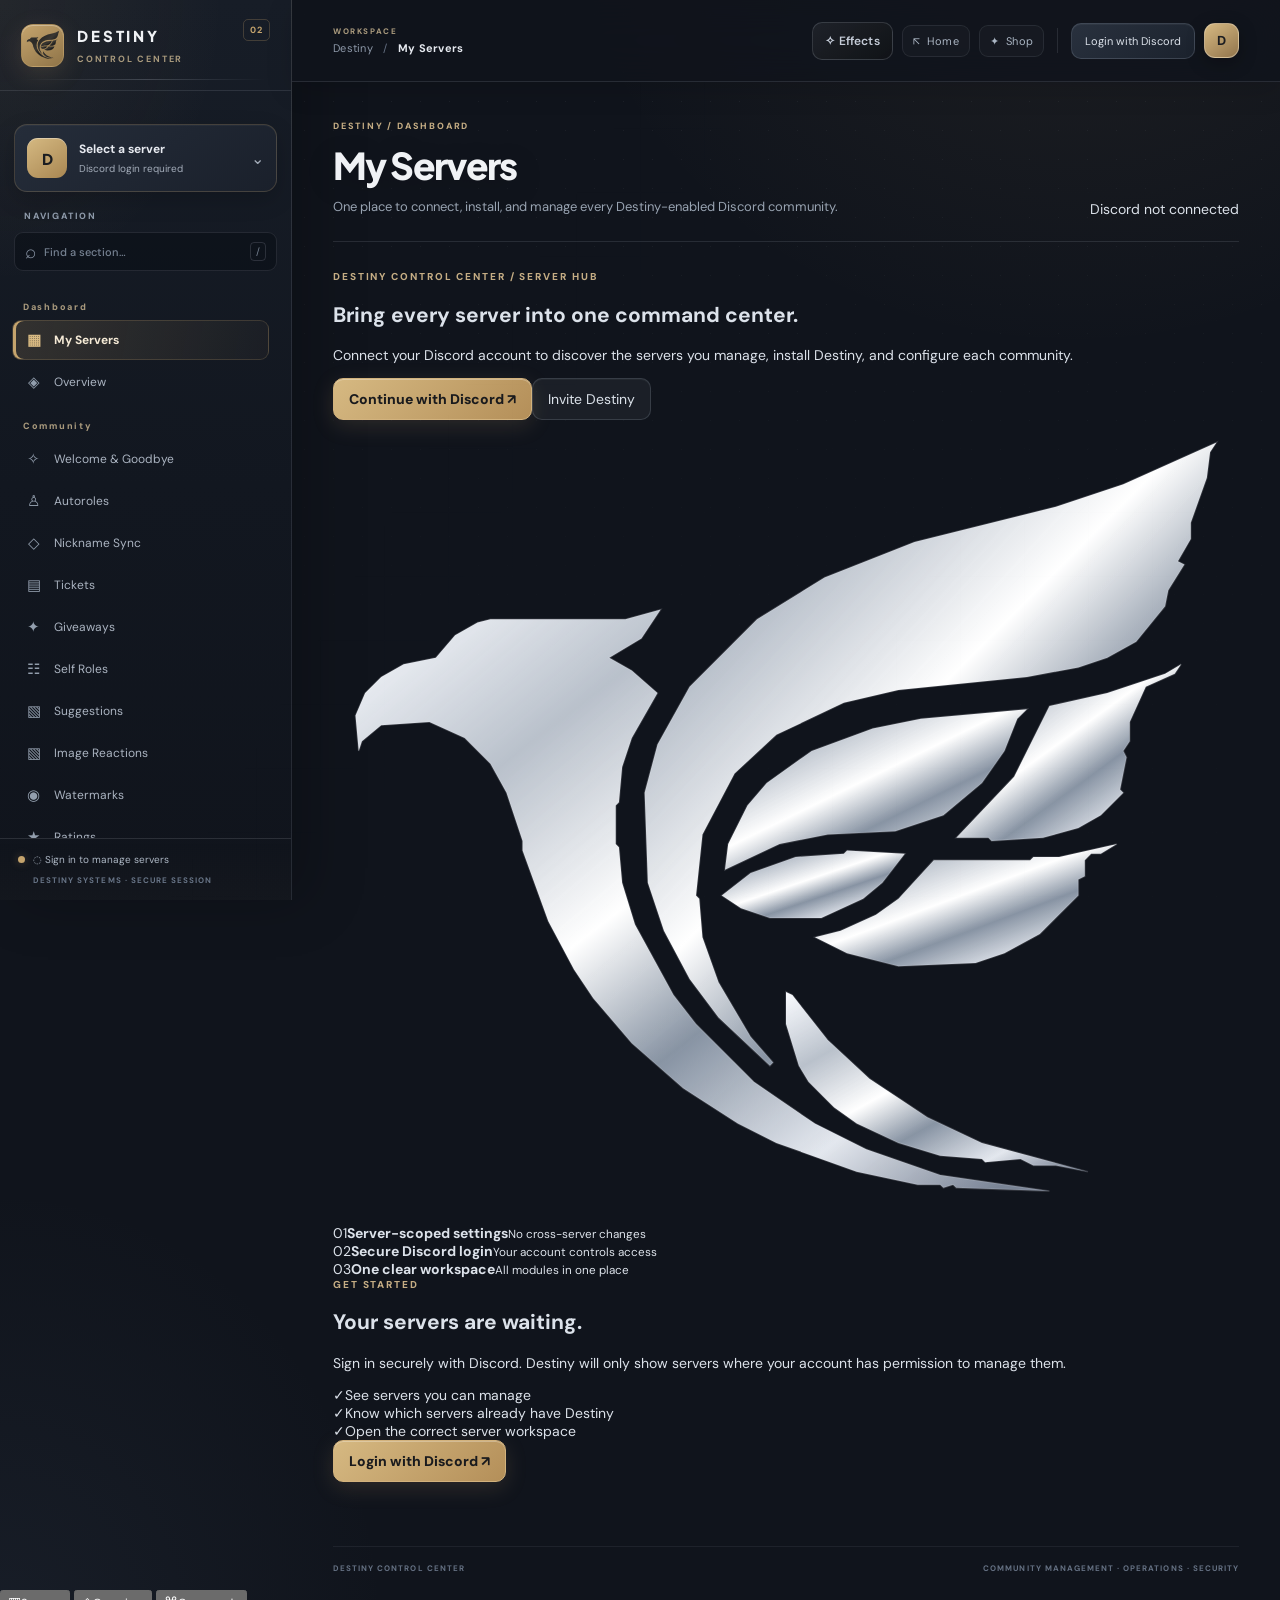
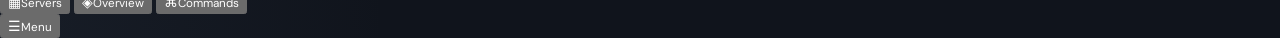
==== commit 41339f34: "Redesign server hub and mobile navigation experience" ====
--- a/dashboard.html
+++ b/dashboard.html
@@ -8,7 +8,7 @@
 .topbar{background:#08090bbd;backdrop-filter:blur(20px);-webkit-backdrop-filter:blur(20px)}.content{animation:destinyEnter .65s cubic-bezier(.16,1,.3,1) both}
 .card,.panel,.command{background:linear-gradient(155deg,#17191c,#101113 72%);box-shadow:0 10px 36px #00000030,inset 0 1px 0 #ffffff0a}.card{position:relative;transform-style:preserve-3d;will-change:transform;transition:transform .42s cubic-bezier(.16,1,.3,1),box-shadow .42s,border-color .42s}.card:hover{transform:perspective(950px) translateY(-5px) rotateX(1.4deg);box-shadow:0 22px 55px #0009,0 0 0 1px #ffffff0c,inset 0 1px 0 #ffffff14;border-color:#6a6f79}.feature .symbol{background:linear-gradient(145deg,#343840,#1b1e22);box-shadow:inset 0 1px 0 #ffffff1b,0 8px 20px #0006}.feature .arrow{transition:transform .3s}.feature:hover .arrow{transform:translate(4px,-4px)}.navitem{transition:background .25s,color .25s,transform .35s cubic-bezier(.16,1,.3,1)}.navitem:hover{transform:translateX(4px)}.button{transition:transform .3s cubic-bezier(.16,1,.3,1),background .2s,box-shadow .3s}.button.primary:hover{box-shadow:0 9px 30px #d6dbe52b}.button:active,.feature:active{transform:scale(.975)}.input{background:#090a0c;border-color:#34373e}.input:focus{border-color:#b3b9c5;box-shadow:0 0 0 3px #ffffff12;outline:0}.toggle.on{background:#e5e8ee}.toggle.on:after{background:#17191d}.status{background:#22201e;color:#e3d1b8;border-color:#4a4037}.eyebrow{letter-spacing:.21em}.pagehead h1{letter-spacing:-.055em}.ai-plan.premium-plan{background:radial-gradient(ellipse at 90% -10%,#8994a327,transparent 62%),linear-gradient(145deg,#191b20,#0e1012);border-color:#4c515b}.premium-tag{background:#ffffff10;border-color:#ffffff30;color:#e4e8ef}.ai-plan-foot{color:#dce0e8}.badge{color:#dce0e8}
 @keyframes destinyEnter{from{opacity:0;transform:translateY(16px);filter:blur(3px)}to{opacity:1;transform:translateY(0);filter:blur(0)}}@media(prefers-reduced-motion:reduce){html{scroll-behavior:auto}.content{animation:none}.card:hover{transform:none}}
-.server-empty{min-height:172px;display:flex;flex-direction:column;align-items:center;justify-content:center;gap:12px;padding:30px;text-align:center}.server-empty-icon{width:48px;height:48px;border:1px solid #393c42;background:#1b1d21;border-radius:15px;display:grid;place-items:center;color:#cdd2dc;font-size:25px}.server-empty strong{font-size:14px}.server-empty p{color:var(--muted);margin:0;line-height:1.6}.server-select{transition:background .2s,transform .3s}.server-select:hover{background:#24262b;transform:translateY(-2px)}.login-notice{position:fixed;bottom:24px;right:24px;z-index:300;max-width:380px;border:1px solid #595d65;padding:21px 44px 20px 20px;background:#1b1d21;color:#f4f5f7;border-radius:15px;box-shadow:0 25px 90px #000a;animation:destinyEnter .3s ease-out}.login-notice strong{display:block;font-size:14px}.login-notice p{font-size:13px;color:#bec2cb;line-height:1.6;margin:9px 0 0}.login-close{background:none;border:0;color:#ced3dc;position:absolute;top:13px;right:14px;font-size:16px}@media(max-width:560px){.login-notice{left:15px;right:15px;bottom:15px}}.login-hero{max-width:760px;margin:0 auto;padding:55px 25px;text-align:center;background:radial-gradient(ellipse at 50% 0%,#ffffff12,transparent 70%),#111315}.login-hero h2{font:800 clamp(24px,3vw,34px) 'Plus Jakarta Sans';margin:17px 0 12px}.login-hero p{max-width:420px;margin:0 auto 24px;line-height:1.7;color:#a0a7b5}.login-hero .button{padding:14px 30px}.login-sigil{font-size:45px;color:#eff1f5}.identity-bar{background:#16181b;border:1px solid #32353b;border-radius:13px;padding:17px 20px;margin-bottom:20px;display:flex;justify-content:space-between;gap:12px;align-items:center}.identity-bar small{display:block;margin-top:6px;color:#aeb6c4}.guild-list{padding:12px 20px}.guild-item{display:flex;gap:15px;align-items:center;justify-content:space-between;padding:17px 3px;border-bottom:1px solid #2a2d34}.guild-item:last-child{border-bottom:0}.guild-info{display:flex;gap:12px;align-items:center;min-width:0}.guild-info strong{display:block;overflow:hidden;text-overflow:ellipsis;white-space:nowrap}.guild-info small{display:block;margin-top:5px;color:#959eac}.guild-avatar{height:47px;width:47px;min-width:47px;border-radius:13px;background:linear-gradient(135deg,#454a54,#1f2229);display:flex;align-items:center;justify-content:center;font-weight:800;color:#fff;overflow:hidden}.guild-avatar img{height:100%;width:100%;object-fit:cover}@media(max-width:540px){.guild-item{align-items:flex-start;flex-direction:column}.guild-item button{margin-left:58px}}.destiny-install{display:block;margin:13px auto 0;background:#20242a;border:1px solid #484e58;color:#e8ebef}.destiny-install:hover{background:#31363d}.login-hero .destiny-install{padding:12px 23px}.back-brand{width:40px;height:40px;display:grid;place-items:center;border-radius:10px;background:linear-gradient(145deg,#222832,#090b0e);border:1px solid #393d47;transition:transform .22s ease,box-shadow .22s ease}.back-brand:hover{transform:rotate(-7deg) scale(1.05);box-shadow:0 0 25px #a5b2c728}.back-brand img{width:33px;height:33px;object-fit:contain}.back-home{font-size:12px;letter-spacing:.02em;display:inline-flex;gap:7px;align-items:center;text-decoration:none;color:#b8c0cd;border:1px solid #343841;padding:8px 11px;border-radius:9px;transition:.2s}.back-home:hover{color:white;border-color:#8e9cab;background:#ffffff08}@media(max-width:540px){.back-home{font-size:0;gap:0}.back-home span{font-size:16px}}</style><link rel="stylesheet" href="./assets/dashboard-enhancements.css?v=1"><link rel="stylesheet" href="./assets/dashboard-refinement.css?v=1"><link rel="stylesheet" href="./assets/dashboard-premium.css?v=3"><link rel="stylesheet" href="./assets/destiny-v2.css?v=1"></head><body><div class="overlay" id="overlay"></div>
+.server-empty{min-height:172px;display:flex;flex-direction:column;align-items:center;justify-content:center;gap:12px;padding:30px;text-align:center}.server-empty-icon{width:48px;height:48px;border:1px solid #393c42;background:#1b1d21;border-radius:15px;display:grid;place-items:center;color:#cdd2dc;font-size:25px}.server-empty strong{font-size:14px}.server-empty p{color:var(--muted);margin:0;line-height:1.6}.server-select{transition:background .2s,transform .3s}.server-select:hover{background:#24262b;transform:translateY(-2px)}.login-notice{position:fixed;bottom:24px;right:24px;z-index:300;max-width:380px;border:1px solid #595d65;padding:21px 44px 20px 20px;background:#1b1d21;color:#f4f5f7;border-radius:15px;box-shadow:0 25px 90px #000a;animation:destinyEnter .3s ease-out}.login-notice strong{display:block;font-size:14px}.login-notice p{font-size:13px;color:#bec2cb;line-height:1.6;margin:9px 0 0}.login-close{background:none;border:0;color:#ced3dc;position:absolute;top:13px;right:14px;font-size:16px}@media(max-width:560px){.login-notice{left:15px;right:15px;bottom:15px}}.login-hero{max-width:760px;margin:0 auto;padding:55px 25px;text-align:center;background:radial-gradient(ellipse at 50% 0%,#ffffff12,transparent 70%),#111315}.login-hero h2{font:800 clamp(24px,3vw,34px) 'Plus Jakarta Sans';margin:17px 0 12px}.login-hero p{max-width:420px;margin:0 auto 24px;line-height:1.7;color:#a0a7b5}.login-hero .button{padding:14px 30px}.login-sigil{font-size:45px;color:#eff1f5}.identity-bar{background:#16181b;border:1px solid #32353b;border-radius:13px;padding:17px 20px;margin-bottom:20px;display:flex;justify-content:space-between;gap:12px;align-items:center}.identity-bar small{display:block;margin-top:6px;color:#aeb6c4}.guild-list{padding:12px 20px}.guild-item{display:flex;gap:15px;align-items:center;justify-content:space-between;padding:17px 3px;border-bottom:1px solid #2a2d34}.guild-item:last-child{border-bottom:0}.guild-info{display:flex;gap:12px;align-items:center;min-width:0}.guild-info strong{display:block;overflow:hidden;text-overflow:ellipsis;white-space:nowrap}.guild-info small{display:block;margin-top:5px;color:#959eac}.guild-avatar{height:47px;width:47px;min-width:47px;border-radius:13px;background:linear-gradient(135deg,#454a54,#1f2229);display:flex;align-items:center;justify-content:center;font-weight:800;color:#fff;overflow:hidden}.guild-avatar img{height:100%;width:100%;object-fit:cover}@media(max-width:540px){.guild-item{align-items:flex-start;flex-direction:column}.guild-item button{margin-left:58px}}.destiny-install{display:block;margin:13px auto 0;background:#20242a;border:1px solid #484e58;color:#e8ebef}.destiny-install:hover{background:#31363d}.login-hero .destiny-install{padding:12px 23px}.back-brand{width:40px;height:40px;display:grid;place-items:center;border-radius:10px;background:linear-gradient(145deg,#222832,#090b0e);border:1px solid #393d47;transition:transform .22s ease,box-shadow .22s ease}.back-brand:hover{transform:rotate(-7deg) scale(1.05);box-shadow:0 0 25px #a5b2c728}.back-brand img{width:33px;height:33px;object-fit:contain}.back-home{font-size:12px;letter-spacing:.02em;display:inline-flex;gap:7px;align-items:center;text-decoration:none;color:#b8c0cd;border:1px solid #343841;padding:8px 11px;border-radius:9px;transition:.2s}.back-home:hover{color:white;border-color:#8e9cab;background:#ffffff08}@media(max-width:540px){.back-home{font-size:0;gap:0}.back-home span{font-size:16px}}</style><link rel="stylesheet" href="./assets/dashboard-enhancements.css?v=1"><link rel="stylesheet" href="./assets/dashboard-refinement.css?v=1"><link rel="stylesheet" href="./assets/dashboard-premium.css?v=3"><link rel="stylesheet" href="./assets/destiny-v2.css?v=2"></head><body><div class="overlay" id="overlay"></div>
 <div class="app app-shell" id="app-shell">
   <aside class="sidebar" id="sidebar" aria-label="Main navigation">
     <div class="logo sidebar-brand">
@@ -53,6 +53,12 @@
     <div class="content workspace-content" id="content" aria-live="polite"></div>
     <footer class="workspace-footer"><span>DESTINY CONTROL CENTER</span><span>COMMUNITY MANAGEMENT · OPERATIONS · SECURITY</span></footer>
   </main>
+  <nav class="mobile-dock" aria-label="Quick navigation">
+    <button type="button" data-mobile-nav="My Servers"><span class="dock-icon">▦</span><small>Servers</small></button>
+    <button type="button" data-mobile-nav="Overview"><span class="dock-icon">◈</span><small>Overview</small></button>
+    <button type="button" data-mobile-nav="Commands"><span class="dock-icon">⌘</span><small>Commands</small></button>
+    <button type="button" data-mobile-nav="__menu"><span class="dock-icon">☰</span><small>Menu</small></button>
+  </nav>
 </div><script src="./destiny-config.js"></script><script>
 const FOUNDER_IDS=['1348206616973152336','1041404091936538624'];window.DESTINY_API_URL=window.DESTINY_API_URL||'';const sections=[["My Servers","server","Dashboard","Choose a server to manage or install Destiny"],["Overview","layout-dashboard","Dashboard","Live overview for your selected Discord server"],["Welcome & Goodbye","hand","Community","Personalize member join and leave messages"],["Autoroles","users","Community","Automatic roles for members and bots"],["Nickname Sync","tag","Community","Role-based nickname templates"],["Tickets","ticket","Community","Support ticket panels and categories"],["Giveaways","gift","Community","Create and manage giveaways"],["Self Roles","list-check","Community","Role selection panels"],["Suggestions","message-square","Community","Community feedback and voting"],["Image Reactions","image","Community","Auto reactions for image channels"],["Watermarks","droplets","Community","Watermark uploaded images"],["Ratings","star","Community","Rating channels and reactions"],["Moderation","shield","Security","Manage moderation preferences"],["Anti-Raid","shield-alert","Security","Honeypot and anti-raid settings"],["Invite Tracker","user-plus","Insights","Invite statistics and leaderboards"],["Server Stats","chart-no-axes-column","Insights","Live server statistics channels"],["Deployments","calendar-clock","Operations","Schedule deployment announcements"],["Squads","users-round","Operations","Automatic fireteam creation"],["Bump Reminder","bell","Operations","DISBOARD bump reminders"],["Unsecured Role","user-x","Security","Configure the seven-day role expiry rule"],["AI Assistant","bot","Operations","Free AI and premium customization"],["Bot Appearance","palette","Operations","Premium bot nickname, picture and banner"],["Commands","terminal","Advanced","Search bot command reference"],["Discord Login","log-in","Advanced","Secure sign-in and account management"]],configs={"Welcome & Goodbye":[["Welcome channel","channel","Channel where new members are greeted"],["Welcome message","textarea","Supports {user} and {username}"],["Goodbye channel","channel","Where departure messages appear"],["Goodbye message","textarea","Message shown when a member leaves"],["Show avatar","toggle","Include profile picture in welcome image"],["Show footer","toggle","Display image footer"]],"Autoroles":[["Member roles","roles","Automatically assign to human members"],["Bot roles","roles","Automatically assign to bots"],["Apply on join","toggle","Enable role assignment for new members"]],"Nickname Sync":[["Target role","role","Role whose members receive the nickname"],["Nickname template","text","Use {username} in the nickname"],["Enforce nickname","toggle","Reapply when nicknames or roles change"]],"Tickets":[["Panel channel","channel","Where members open tickets"],["Ticket category","channel","Category for new ticket channels"],["Panel message","textarea","Description on the panel"],["Button label","text","Text on the open ticket button"],["Opening message","textarea","Message inside new tickets"]],"Giveaways":[["Giveaway title","text","Name of the event"],["Prize","text","What members can win"],["Description","textarea","Optional details"],["Duration","text","Example: 1d or 12h"],["Maximum entrants","number","Optional limit"]],"Self Roles":[["Panel channel","channel","Where role selection appears"],["Panel message","textarea","Instructions for members"],["Selectable roles","roles","Roles offered to members"],["Single selection","toggle","Only one role at a time"]],"Suggestions":[["Suggestions channel","channel","Where suggestions are posted"],["Enabled","toggle","Accept community suggestions"]],"Image Reactions":[["Image channel","channel","Image repost and reaction channel"],["Reaction emojis","text","Enter emojis separated by spaces"]],"Watermarks":[["Target channel","channel","Channel whose images are watermarked"],["Watermark text","text","Bottom-center text, max 80 characters"],["Watermark emojis","text","Optional watermark emojis"]],"Ratings":[["Rating channel","channel","Where messages receive rating reactions"],["Positive emoji","text","First rating emoji"],["Negative emoji","text","Second rating emoji"]],"Moderation":[["Moderation log channel","channel","Where moderation records appear"],["Warn thresholds","text","Requires bot integration to inspect current escalation rules"]],"Anti-Raid":[["Honeypot channel","channel","Channel monitored for unauthorized posts"],["Enabled","toggle","Enable protection"]],"Invite Tracker":[["Tracking enabled","toggle","Collect invite attribution"],["Leaderboard channel","channel","Optional reporting channel"]],"Server Stats":[["Statistics category","channel","Category for generated stat channels"],["Member count","toggle","Display member count"],["Bot count","toggle","Display bot count"],["Online count","toggle","Display online count"]],"Deployments":[["Deployment channel","channel","Channel used for announcements"],["Schedule","text","Example: tomorrow 18:30"],["Reminder","toggle","Send advance warning"]],"Squads":[["Voting message ID","text","Message containing squad reactions"],["Squad leader mode","text","Select leaders from configured candidates"]],"Bump Reminder":[["Reminder channel","channel","DISBOARD reminder channel"],["Reminder role","role","Role to mention after bump"],["Reminder enabled","toggle","Remind two hours after bump"]],"AI Assistant":[["AI enabled","toggle","Enable AI replies"],["AI channel","channel","Channel where AI is allowed"],["Memory enabled","toggle","Retain channel conversation context"]]},commands=[{"name":"ping","permission":"Public"},{"name":"members","permission":"Public"},{"name":"serverinfo","permission":"Public"},{"name":"userinfo","permission":"Public"},{"name":"history","permission":"Public"},{"name":"searchchat","permission":"Public"},{"name":"stats","permission":"Public"},{"name":"help","permission":"Public"},{"name":"site","permission":"Public"},{"name":"gif","permission":"Public"},{"name":"ai","permission":"Public"},{"name":"avatar","permission":"Public"},{"name":"servericon","permission":"Public"},{"name":"botinfo","permission":"Public"},{"name":"invites","permission":"Public"},{"name":"invites-leaderboard","permission":"Public"},{"name":"mute","permission":"Staff"},{"name":"unmute","permission":"Staff"},{"name":"ban","permission":"Staff"},{"name":"kick","permission":"Staff"},{"name":"warn","permission":"Staff"},{"name":"unwarn","permission":"Staff"},{"name":"resetstats","permission":"Staff"},{"name":"svwarn","permission":"Staff"},{"name":"svunwarn","permission":"Staff"},{"name":"resetsvstats","permission":"Staff"},{"name":"logs","permission":"Staff"},{"name":"svlogs","permission":"Staff"},{"name":"fulllogs","permission":"Staff"},{"name":"clear","permission":"Staff"},{"name":"say","permission":"Staff"},{"name":"dm","permission":"Staff"},{"name":"stop","permission":"Staff"},{"name":"start","permission":"Staff"},{"name":"deployment cancel","permission":"Staff"},{"name":"deployment reschedule","permission":"Staff"},{"name":"deployment","permission":"Staff"},{"name":"squad","permission":"Staff"},{"name":"giveaway","permission":"Staff"},{"name":"selfrole","permission":"Staff"},{"name":"rating","permission":"Staff"},{"name":"autorole","permission":"Staff"},{"name":"autorolegive","permission":"Staff"},{"name":"rolegive","permission":"Staff"},{"name":"autorolebot","permission":"Staff"},{"name":"autorolebotgive","permission":"Staff"},{"name":"rolebotgive","permission":"Staff"},{"name":"suggestion","permission":"Staff"},{"name":"imagesr","permission":"Staff"},{"name":"imagesrstats","permission":"Staff"},{"name":"imagesremove","permission":"Staff"},{"name":"welcomer","permission":"Staff"},{"name":"goodbye","permission":"Staff"},{"name":"tickets","permission":"Staff"},{"name":"antiraid","permission":"Staff"},{"name":"serverstats","permission":"Staff"},{"name":"pacimagesr","permission":"Owner"},{"name":"pacimagesrremove","permission":"Owner"},{"name":"nicknamerole","permission":"Owner"},{"name":"test","permission":"Owner"},{"name":"elink","permission":"Owner"},{"name":"turnoff","permission":"Owner"}];
 const nav=document.getElementById('nav'),content=document.getElementById('content'),sidebar=document.getElementById('sidebar'),overlay=document.getElementById('overlay');let current='My Servers',draft={},selectedGuild=null;
@@ -60,8 +66,8 @@
 let sessionToken=sessionStorage.getItem('destiny_session')||'';const icons={'Overview':'◈','My Servers':'▦','Welcome & Goodbye':'✧','Autoroles':'♙','Nickname Sync':'◇','Tickets':'▤','Giveaways':'✦','Self Roles':'☷','Suggestions':'▧','Image Reactions':'▧','Watermarks':'◉','Ratings':'★','Moderation':'⬡','Anti-Raid':'⚑','Invite Tracker':'♧','Server Stats':'▥','Deployments':'◷','Squads':'♟','Bump Reminder':'♧','Unsecured Role':'⌛','AI Assistant':'✳','Bot Appearance':'◈','Commands':'⌘','Discord Login':'↗'};
 function el(tag,cls,txt){const x=document.createElement(tag);if(cls)x.className=cls;if(txt!==undefined)x.textContent=txt;return x}function add(parent,...children){parent.append(...children);return parent}
 let group='';for(const [name,icon,g] of sections){if(g!==group){group=g;nav.append(el('div','nav-group',g))}const b=el('button','navitem');b.dataset.page=name;add(b,el('span','glyph',icons[name]||'◈'),el('span','',name));b.onclick=()=>go(name);nav.append(b)}
-function header(name,subtitle){const wrap=el('div','pagehead'),left=el('div');add(left,el('div','eyebrow','Destiny / '+(sections.find(x=>x[0]===name)?.[2]||'Dashboard')),el('h1','',name==='Overview'?'Your server, simplified.':name),el('p','',subtitle));add(wrap,left,add(el('div','status'),el('i'),el('span','',selectedGuild?selectedGuild.name:currentUser?'Signed in':'Not connected')));return wrap}
-function go(name){current=name;draft={};document.getElementById('crumb').textContent=name;nav.querySelectorAll('.navitem').forEach(x=>x.classList.toggle('active',x.dataset.page===name));sidebar.classList.remove('open');overlay.classList.remove('open');document.getElementById('menu').setAttribute('aria-expanded','false');history.replaceState(null,'',name==='My Servers'?location.pathname+location.search:'#'+encodeURIComponent(name));content.replaceChildren();content.style.animation='none';void content.offsetWidth;content.style.animation='';if(name==='My Servers')myServers();else if(name==='Overview')overview();else if(name==='Commands')showCommands();else if(name==='Discord Login')integrations();else if(name==='Unsecured Role')civilianExpirySettings();else settings(name);window.scrollTo(0,0)}
+function header(name,subtitle){const wrap=el('div','pagehead pagehead-v3'),left=el('div','pagehead-copy');const category=sections.find(x=>x[0]===name)?.[2]||'Dashboard';add(left,el('div','eyebrow','DESTINY / '+category.toUpperCase()),el('h1','',name==='Overview'?'Command overview':name),el('p','',subtitle));const right=el('div','pagehead-context');const dot=el('i');const state=el('span','',selectedGuild?selectedGuild.name:currentUser?(currentUser.globalName||currentUser.username):'Discord not connected');add(right,dot,state);wrap.append(left,right);return wrap}
+function go(name){current=name;draft={};document.getElementById('crumb').textContent=name;nav.querySelectorAll('.navitem').forEach(x=>x.classList.toggle('active',x.dataset.page===name));document.querySelectorAll('[data-mobile-nav]').forEach(x=>x.classList.toggle('active',x.dataset.mobileNav===name));sidebar.classList.remove('open');overlay.classList.remove('open');document.getElementById('menu').setAttribute('aria-expanded','false');history.replaceState(null,'',name==='My Servers'?location.pathname+location.search:'#'+encodeURIComponent(name));content.replaceChildren();content.style.animation='none';void content.offsetWidth;content.style.animation='';if(name==='My Servers')myServers();else if(name==='Overview')overview();else if(name==='Commands')showCommands();else if(name==='Discord Login')integrations();else if(name==='Unsecured Role')civilianExpirySettings();else settings(name);window.scrollTo(0,0)}
 function feature(name,description){const b=el('button','card feature');const live=new Set(['Welcome & Goodbye','Autoroles','Nickname Sync','Unsecured Role']);const meta=el('span','feature-meta'+(live.has(name)?' is-live':' is-preview'),live.has(name)?'LIVE CONFIGURATION':'PREVIEW');add(b,el('span','symbol',icons[name]||'✧'),meta,el('strong','',name),el('p','',description),el('span','arrow','↗'));b.type='button';b.onclick=()=>go(name);return b}
 
 function authApiBase(){return String(window.DESTINY_API_URL||'').trim().replace(/\/+$/,'')}
@@ -151,36 +157,107 @@
  return avatar;
 }
 function renderServerList(title,description,guilds,installed){
- const p=el('section','panel');p.style.marginBottom='20px';
- const head=el('div','panel-head');add(head,el('h2','',title),el('p','',description));p.append(head);
- const body=el('div','guild-list');
+ const section=el('section','server-group'+(installed?' installed-group':' install-group'));
+ const head=el('div','server-group-head');
+ const heading=el('div','server-group-title');
+ add(heading,el('span','server-group-kicker',installed?'CONNECTED':'AVAILABLE TO INSTALL'),
+   el('h2','',title),el('p','',description));
+ const count=el('span','server-count',String(guilds.length).padStart(2,'0'));
+ head.append(heading,count);
+ const grid=el('div','server-card-grid');
  if(!guilds.length){
-  const empty=el('div','server-empty');add(empty,el('div','server-empty-icon','▦'),el('strong','',currentUser?'No servers in this group.':'Sign in to see your servers.'));body.append(empty);
+  const empty=el('div','server-empty server-empty-card');
+  add(empty,el('div','server-empty-icon',installed?'◈':'＋'),
+   el('strong','',installed?'No connected servers yet':'No additional servers found'),
+   el('p','',installed?'Install Destiny on a Discord server you manage to see it here.':'All servers you can manage already have Destiny, or none are available.'));
+  grid.append(empty);
  }else for(const g of guilds){
-  const item=el('div','guild-item');const info=el('div','guild-info');add(info,guildIcon(g));
-  const detail=el('div');add(detail,el('strong','',g.name),el('small','',installed?'Destiny is installed':'Destiny is not installed'));info.append(detail);item.append(info);
-  const button=el('button','button'+(installed?' primary':''),installed?'Configure →':'Add Destiny ↗');
-  if(installed)button.onclick=()=>{selectedGuild=g;sessionStorage.setItem('destiny_guild',g.id);updateIdentity();go('Overview')};
-  else button.onclick=()=>installDestiny(g.id);
-  item.append(button);body.append(item)
- }p.append(body);content.append(p);
+  const card=el('article','server-card');
+  card.dataset.serverName=(g.name||'').toLowerCase();
+  const top=el('div','server-card-top');
+  const icon=guildIcon(g);icon.classList.add('server-card-avatar');
+  const state=el('span','server-state'+(installed?' is-installed':' is-available'),installed?'CONNECTED':'NOT INSTALLED');
+  top.append(icon,state);
+  const info=el('div','server-card-info');
+  add(info,el('h3','',g.name),el('p','',installed?'Destiny is active in this server':'Add Destiny to start configuring this server'));
+  const footer=el('div','server-card-footer');
+  const meta=el('span','server-card-meta',installed?'SERVER WORKSPACE':'DISCORD SERVER');
+  const action=el('button','button server-card-action'+(installed?' primary':''),installed?'Open workspace':'Add Destiny ↗');
+  action.type='button';
+  if(installed)action.onclick=()=>{selectedGuild=g;sessionStorage.setItem('destiny_guild',g.id);updateIdentity();go('Overview')};
+  else action.onclick=()=>installDestiny(g.id);
+  footer.append(meta,action);card.append(top,info,footer);grid.append(card);
+ }
+ section.append(head,grid);content.append(section);
 }
 function myServers(){
- content.append(header('My Servers','Manage each Discord server separately or install Destiny in another server.'));
- if(authLoading){const n=el('div','alert','Checking your Discord session…');content.append(n);return}
+ content.append(header('My Servers','One place to connect, install, and manage every Destiny-enabled Discord community.'));
+ const hero=el('section','servers-hero');
+ const heroCopy=el('div','servers-hero-copy');
+ add(heroCopy,el('div','eyebrow','DESTINY CONTROL CENTER / SERVER HUB'),
+  el('h2','',currentUser?'Your communities. One command center.':'Bring every server into one command center.'),
+  el('p','',currentUser?'Choose a server to open its dedicated workspace. Every setting stays scoped to the server you select.':'Connect your Discord account to discover the servers you manage, install Destiny, and configure each community.'));
+ const heroArt=el('div','servers-hero-art');
+ const ring=el('span','server-art-ring');const crest=el('img');crest.src='./assets/destiny-eagle.svg';crest.alt='Destiny emblem';
+ heroArt.append(ring,crest);
+ const heroActions=el('div','servers-hero-actions');
  if(!currentUser){
-  const panel=el('section','panel login-hero');
-  add(panel,el('div','login-sigil','◈'),el('div','eyebrow','SECURE DISCORD AUTHENTICATION'),el('h2','','One account. Every server.'),el('p','','Log in to see servers you can manage and configure each one independently.'));
-  const b=el('button','button primary','Login with Discord ↗');b.onclick=loginDiscord;panel.append(b);
-  const secondary=el('button','button destiny-install','Add Destiny to a server ↗');secondary.onclick=()=>installDestiny();panel.append(secondary);
-  content.append(panel);return;
- }
- const top=el('div','identity-bar');const identity=el('div');
- add(identity,el('strong','','Signed in as '+(currentUser.globalName||currentUser.username)),el('small','',currentUser.premiumFounder?'✦ Founder Premium · Lifetime':'Discord connected'));
- const out=el('button','button','Log out');out.onclick=logoutDiscord;top.append(identity,out);content.append(top);
- if(!botConnected){content.append(el('div','alert','The login is connected, but bot membership cannot be verified until the secure API has the bot token. No servers will be incorrectly labeled as installed.'));return}
- renderServerList('Servers with Destiny','Select a server to configure Destiny only in that server.',managedGuilds.filter(g=>g.installed===true),true);
- renderServerList('Servers without Destiny','Install Destiny on servers you can manage.',managedGuilds.filter(g=>g.installed===false),false);
+  const login=el('button','button primary','Continue with Discord ↗');login.type='button';login.onclick=loginDiscord;
+  const install=el('button','button secondary-action','Invite Destiny');install.type='button';install.onclick=()=>installDestiny();
+  heroActions.append(login,install);
+ }else{
+  const refresh=el('button','button primary','Manage servers ↓');refresh.type='button';refresh.onclick=()=>document.getElementById('server-groups')?.scrollIntoView({behavior:'smooth'});
+  const logout=el('button','button secondary-action','Sign out');logout.type='button';logout.onclick=logoutDiscord;
+  heroActions.append(refresh,logout);
+ }
+ heroCopy.append(heroActions);hero.append(heroCopy,heroArt);content.append(hero);
+ const benefits=el('div','server-benefit-strip');
+ for(const [symbol,title,sub] of [['01','Server-scoped settings','No cross-server changes'],['02','Secure Discord login','Your account controls access'],['03','One clear workspace','All modules in one place']]){
+  const item=el('div','server-benefit');add(item,el('span','',symbol),el('strong','',title),el('small','',sub));benefits.append(item)
+ }
+ content.append(benefits);
+ if(authLoading){
+  const loading=el('section','server-loading');add(loading,el('span','loading-mark','◌'),el('strong','','Checking your Discord session'),el('p','','Connecting securely to Destiny…'));content.append(loading);return
+ }
+ if(!currentUser){
+  const loginPanel=el('section','server-login-panel');
+  const copy=el('div','server-login-copy');add(copy,el('div','eyebrow','GET STARTED'),el('h2','','Your servers are waiting.'),el('p','','Sign in securely with Discord. Destiny will only show servers where your account has permission to manage them.'));
+  const points=el('div','server-login-points');
+  for(const text of ['See servers you can manage','Know which servers already have Destiny','Open the correct server workspace']){const row=el('div','', '');add(row,el('span','', '✓'),el('span','',text));points.append(row)}
+  const button=el('button','button primary','Login with Discord ↗');button.type='button';button.onclick=loginDiscord;
+  loginPanel.append(copy,points,button);content.append(loginPanel);return
+ }
+ const identity=el('section','account-strip');
+ const identityLeft=el('div','account-identity');
+ const avatar=el('div','account-avatar',((currentUser.globalName||currentUser.username||'D')[0]).toUpperCase());
+ const accountText=el('div');add(accountText,el('span','account-kicker','SIGNED IN AS'),el('strong','',currentUser.globalName||currentUser.username),el('small','',currentUser.premiumFounder?'Founder Premium · Lifetime':'Discord account connected'));
+ identityLeft.append(avatar,accountText);
+ const identityActions=el('div','account-actions');
+ const accountBadge=el('span','account-secure','● SECURE SESSION');
+ const out=el('button','button secondary-action','Sign out');out.type='button';out.onclick=logoutDiscord;
+ identityActions.append(accountBadge,out);identity.append(identityLeft,identityActions);content.append(identity);
+ if(!botConnected){
+  const warning=el('section','server-api-warning');add(warning,el('span','warning-icon','!'),el('div','', ''));
+  warning.lastChild.append(el('strong','','Destiny API connection unavailable'),el('p','','Discord login succeeded, but server membership cannot currently be verified. Server lists are hidden rather than showing unverified results.'));
+  content.append(warning);return
+ }
+ const installed=managedGuilds.filter(g=>g.installed===true),available=managedGuilds.filter(g=>g.installed===false);
+ const groupWrap=el('div','server-groups');groupWrap.id='server-groups';
+ const toolbar=el('div','server-toolbar');
+ const label=el('div','', '');add(label,el('h2','','Your server directory'),el('p','',managedGuilds.length+' server'+(managedGuilds.length===1?'':'s')+' available to this account'));
+ const searchWrap=el('label','server-search');add(searchWrap,el('span','', '⌕'));
+ const search=el('input');search.id='server-filter';search.type='search';search.placeholder='Search servers…';search.setAttribute('aria-label','Search servers');searchWrap.append(search);
+ toolbar.append(label,searchWrap);groupWrap.append(toolbar);content.append(groupWrap);
+ const before=content.children.length;
+ renderServerList('Connected to Destiny','Open a server workspace and manage its modules.',installed,true);
+ renderServerList('Ready to connect','Install Destiny on another server you manage.',available,false);
+ const groups=[...content.querySelectorAll('.server-group')];
+ const directory=el('div','server-directory');directory.append(...groups);content.insertBefore(directory,content.lastChild);
+ search.addEventListener('input',()=>{const q=search.value.trim().toLowerCase();for(const card of directory.querySelectorAll('.server-card'))card.hidden=!card.dataset.serverName.includes(q)});
+ if(!installed.length&&!available.length){
+  const empty=el('div','alert','No manageable Discord servers were returned for this account. Check that your Discord account has Manage Server or Administrator permission.');
+  content.append(empty)
+ }
 }
 function overview(){
  content.append(header('Overview','Your command center for server configuration, community tools, and Destiny system status.'));
@@ -618,5 +695,5 @@
  if(!currentUser){const install=el('button','button destiny-install','Add Destiny to a server ↗');install.onclick=()=>installDestiny();p.append(install)}
  content.append(p);
 }
-const navSearch=document.getElementById('nav-search');navSearch.addEventListener('input',()=>{const query=navSearch.value.trim().toLowerCase();let group=null,hasVisible=false;for(const child of nav.children){if(child.classList.contains('nav-group')){if(group)group.hidden=!hasVisible;group=child;hasVisible=false}else if(child.classList.contains('navitem')){const visible=!query||child.textContent.toLowerCase().includes(query);child.hidden=!visible;if(visible)hasVisible=true}}if(group)group.hidden=!hasVisible});document.getElementById('menu').onclick=()=>{sidebar.classList.add('open');overlay.classList.add('open');document.getElementById('menu').setAttribute('aria-expanded','true')};function closeNavigation(){sidebar.classList.remove('open');overlay.classList.remove('open');document.getElementById('menu').setAttribute('aria-expanded','false')}overlay.onclick=closeNavigation;document.addEventListener('keydown',event=>{if(event.key==='Escape')closeNavigation();if(event.key==='/'&&!/input|textarea|select/i.test(document.activeElement?.tagName||'')){event.preventDefault();navSearch.focus()}});document.getElementById('connect').onclick=loginDiscord;document.querySelector('.server-select').onclick=()=>go('My Servers');go(decodeURIComponent(location.hash.slice(1))&&sections.some(x=>x[0]===decodeURIComponent(location.hash.slice(1)))?decodeURIComponent(location.hash.slice(1)):'My Servers');void initAuth();
+const navSearch=document.getElementById('nav-search');navSearch.addEventListener('input',()=>{const query=navSearch.value.trim().toLowerCase();let group=null,hasVisible=false;for(const child of nav.children){if(child.classList.contains('nav-group')){if(group)group.hidden=!hasVisible;group=child;hasVisible=false}else if(child.classList.contains('navitem')){const visible=!query||child.textContent.toLowerCase().includes(query);child.hidden=!visible;if(visible)hasVisible=true}}if(group)group.hidden=!hasVisible});document.querySelectorAll('[data-mobile-nav]').forEach(button=>button.addEventListener('click',()=>{const target=button.dataset.mobileNav;if(target==='__menu'){sidebar.classList.add('open');overlay.classList.add('open');document.getElementById('menu').setAttribute('aria-expanded','true')}else go(target)}));document.getElementById('menu').onclick=()=>{sidebar.classList.add('open');overlay.classList.add('open');document.getElementById('menu').setAttribute('aria-expanded','true')};function closeNavigation(){sidebar.classList.remove('open');overlay.classList.remove('open');document.getElementById('menu').setAttribute('aria-expanded','false')}overlay.onclick=closeNavigation;document.addEventListener('keydown',event=>{if(event.key==='Escape')closeNavigation();if(event.key==='/'&&!/input|textarea|select/i.test(document.activeElement?.tagName||'')){event.preventDefault();navSearch.focus()}});document.getElementById('connect').onclick=loginDiscord;document.querySelector('.server-select').onclick=()=>go('My Servers');go(decodeURIComponent(location.hash.slice(1))&&sections.some(x=>x[0]===decodeURIComponent(location.hash.slice(1)))?decodeURIComponent(location.hash.slice(1)):'My Servers');void initAuth();
 </script><script src="./assets/dashboard-enhancements.js?v=1" defer></script></body></html>
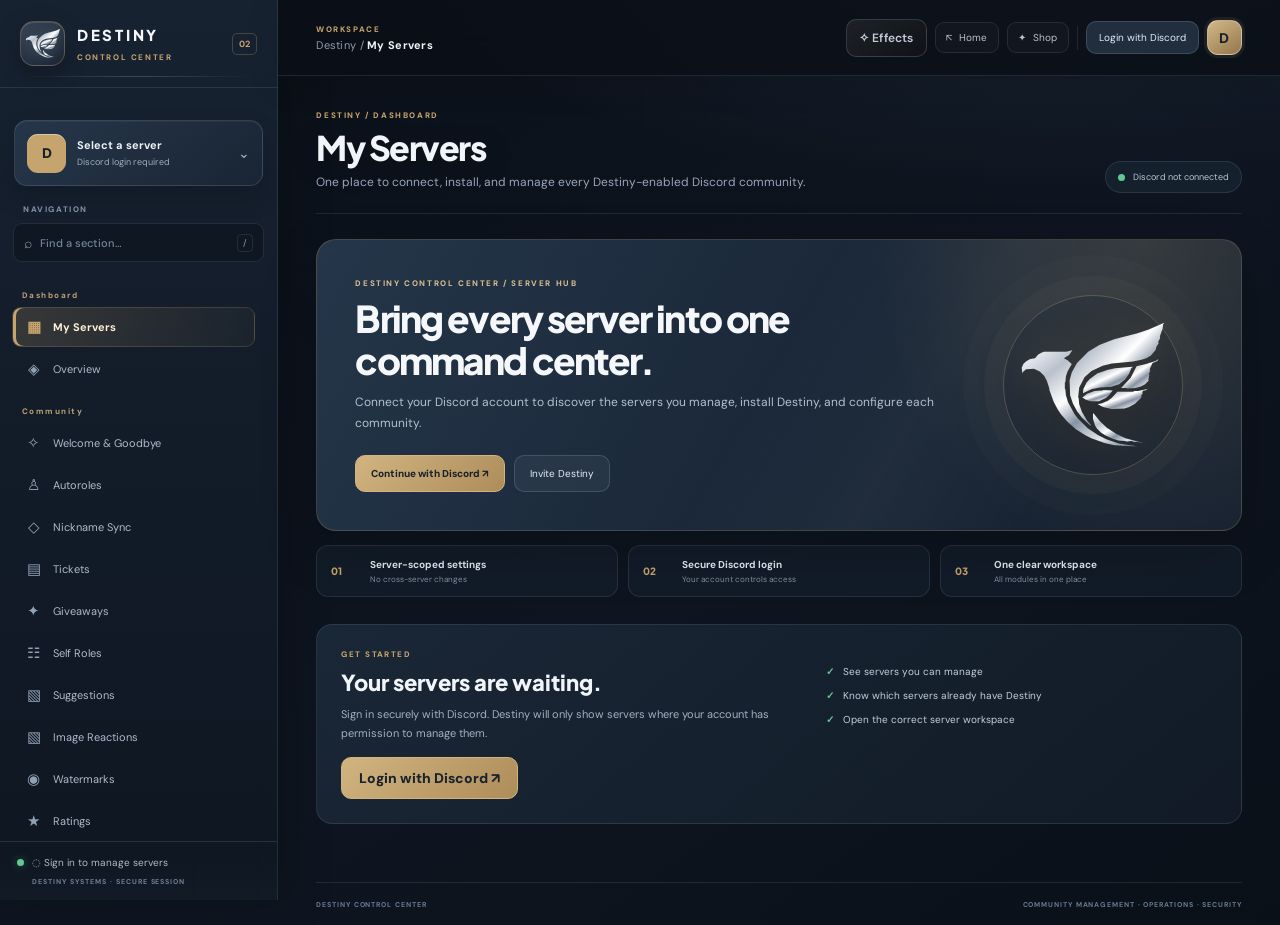
==== commit 4c8efc3f: "Connect Giveaways dashboard to live Destiny API" ====
--- a/dashboard.html
+++ b/dashboard.html
@@ -561,7 +561,94 @@
   content.append(el('div','alert','Templates must include {username} and produce a nickname no longer than 32 characters. Destiny needs Manage Nicknames. Members with multiple configured roles use the highest role’s rule.'));
  }catch(error){if(current!=='Nickname Sync'||selectedGuild?.id!==guildId)return;head.querySelector('p').textContent='Unable to load nickname settings.';content.append(el('div','alert','Could not load this server’s settings: '+(error.message||'Unknown error.')))}
 }
+async function giveawaySettings(){
+ content.append(header('Giveaways','Create and manage real Discord giveaways from Destiny. Changes are published by the bot in your selected server.'));
+ if(!moduleAccessNotice())return;
+ const guildId=selectedGuild.id;
+ const panel=el('section','panel'),head=el('div','panel-head');
+ add(head,el('h2','','Live giveaway management'),el('p','','Loading giveaways and available channels from Destiny…'));
+ panel.append(head);content.append(panel);
+ try{
+  const data=await authApi('/guilds/'+encodeURIComponent(guildId)+'/modules/giveaways');
+  if(current!=='Giveaways'||selectedGuild?.id!==guildId)return;
+  const channels=Array.isArray(data.channels)?data.channels:[];
+  const giveaways=Array.isArray(data.settings?.giveaways)?data.settings.giveaways:[];
+  head.querySelector('p').textContent='Publishing to '+(data.guildName||selectedGuild.name)+'. Active giveaways are synchronized with the bot.';
+  const form=el('div','giveaway-create-form');
+  const values={name:'',prize:'',description:'',duration:'1d',maxContestants:'',channelId:channels[0]?.id||''};
+  function field(label,help,control){
+   const row=el('div','fieldrow'),info=el('div');
+   add(info,el('strong','',label),el('small','',help));row.append(info,control);form.append(row);
+  }
+  const name=el('input','input');name.maxLength=256;name.placeholder='e.g. Community launch giveaway';name.value=values.name;name.oninput=()=>values.name=name.value;
+  field('Giveaway title','Name shown on the Discord giveaway post.',name);
+  const prize=el('input','input');prize.maxLength=500;prize.placeholder='What members can win';prize.oninput=()=>values.prize=prize.value;
+  field('Prize','Describe the reward clearly.',prize);
+  const description=el('textarea','input');description.maxLength=3000;description.placeholder='Optional details, rules or eligibility information';description.oninput=()=>values.description=description.value;
+  field('Description','Optional details shown in the giveaway embed.',description);
+  const duration=el('input','input');duration.value=values.duration;duration.placeholder='12h, 1d, 30m';duration.oninput=()=>values.duration=duration.value;
+  field('Duration','Use seconds, minutes, hours or days. Maximum: 30 days (e.g. 12h or 1d).',duration);
+  const max=el('input','input');max.type='number';max.min='1';max.max='100000';max.step='1';max.placeholder='No limit';max.oninput=()=>values.maxContestants=max.value;
+  field('Maximum entrants','Optional cap. Leave blank for unlimited entries.',max);
+  const channel=el('select','input');channel.setAttribute('aria-label','Giveaway channel');
+  for(const item of channels){const option=el('option','','# '+item.name);option.value=item.id;channel.append(option)}
+  channel.value=values.channelId;channel.onchange=()=>values.channelId=channel.value;
+  field('Publish channel','Destiny needs View Channel, Send Messages and Embed Links.',channel);
+  const actions=el('div','actions'),status=el('span','','');status.setAttribute('role','status');status.style.flex='1';status.style.fontSize='12px';status.style.color='#b9c6d8';
+  const create=el('button','button primary','Create giveaway');
+  create.disabled=!channels.length;
+  create.onclick=async()=>{
+   if(!values.name.trim()||!values.prize.trim()||!values.duration.trim()||!values.channelId){status.textContent='Complete the title, prize, duration and channel first.';return}
+   create.disabled=true;create.textContent='Publishing…';status.textContent='Creating the Discord post…';
+   try{
+    const result=await authApi('/guilds/'+encodeURIComponent(guildId)+'/modules/giveaways',{method:'PUT',body:JSON.stringify({action:'create',...values})});
+    if(!result.ok)throw Error('Destiny did not confirm the giveaway was created.');
+    status.textContent='Giveaway published successfully.';status.style.color='#b3e4c8';window.DestinyUI?.sound('success');
+    go('Giveaways');
+   }catch(error){status.textContent='Could not create giveaway: '+(error.message||'Unknown error.');status.style.color='#f4b7b7';window.DestinyUI?.sound('error')}
+   finally{create.disabled=!channels.length;create.textContent='Create giveaway'}
+  };
+  actions.append(status,create);form.append(actions);panel.append(form);
+  const listPanel=el('section','panel');listPanel.style.marginTop='18px';
+  const listHead=el('div','panel-head');add(listHead,el('h2','','Your giveaways'),el('p','',giveaways.length+' giveaway'+(giveaways.length===1?'':'s')+' found in this server.'));listPanel.append(listHead);
+  if(!giveaways.length){
+   const empty=el('div','server-empty');add(empty,el('div','server-empty-icon','✦'),el('strong','','No giveaways yet'),el('p','','Create your first giveaway above. It will appear in Discord with a working entry button.'));listPanel.append(empty);
+  }else{
+   for(const giveaway of giveaways){
+    const card=el('div','fieldrow'),info=el('div');
+    const title=el('strong','',giveaway.name||'Untitled giveaway');
+    const prizeText=el('small','',(giveaway.prize||'No prize details')+' · #'+(giveaway.channelName||'unknown'));
+    const count=el('small','',String(giveaway.entrantCount||0)+' entrants'+(giveaway.maxContestants?' / '+giveaway.maxContestants+' max':''));
+    const state=el('span','badge',giveaway.ended?'ENDED':'ACTIVE');
+    state.style.marginTop='9px';state.style.display='inline-block';
+    const ending=el('small','',giveaway.ended?(giveaway.winner?'Winner selected':'Ended without entries'):'Ends '+new Date(giveaway.endAt).toLocaleString());
+    add(info,title,prizeText,count,ending,state);
+    const controls=el('div');controls.style.display='flex';controls.style.alignItems='center';controls.style.gap='8px';
+    if(!giveaway.ended){
+     const end=el('button','button','End now');end.type='button';
+     end.onclick=async()=>{
+      if(!window.confirm('End "'+giveaway.name+'" now and select a winner?'))return;
+      end.disabled=true;end.textContent='Ending…';
+      try{await authApi('/guilds/'+encodeURIComponent(guildId)+'/modules/giveaways',{method:'PUT',body:JSON.stringify({action:'end',messageId:giveaway.messageId})});go('Giveaways')}
+      catch(error){end.disabled=false;end.textContent='End now';showLoginNotice('Could not end giveaway',error.message||'Unknown error.')}
+     };
+     controls.append(end);
+    }
+    const open=el('a','button','Open post');open.href='https://discord.com/channels/'+encodeURIComponent(guildId)+'/'+encodeURIComponent(giveaway.channelId)+'/'+encodeURIComponent(giveaway.messageId);open.target='_blank';open.rel='noopener noreferrer';controls.append(open);
+    card.append(info,controls);listPanel.append(card);
+   }
+  }
+  content.append(listPanel);
+  content.append(el('div','alert','Giveaways are stored by Destiny and survive bot restarts. Ending a giveaway selects a winner from valid entries and updates the original Discord post.'));
+ }catch(error){
+  if(current!=='Giveaways'||selectedGuild?.id!==guildId)return;
+  head.querySelector('p').textContent='Unable to load live giveaway data.';
+  content.append(el('div','alert','Destiny could not load giveaways: '+(error.message||'Unknown error.')+'. Make sure the latest bot deployment is running.'));
+ }
+}
+
 function settings(name){
+ if(name==='Giveaways'){void giveawaySettings();return}
  if(name==='Welcome & Goodbye'){void welcomeSettings();return}
  if(name==='Autoroles'){void autoroleSettings();return}
  if(name==='Nickname Sync'){void nicknameSyncSettings();return}
--- a/assets/destiny-v2.css
+++ b/assets/destiny-v2.css
@@ -1,717 +1,291 @@
-/* DESTINY DASHBOARD 2.0 — graphite, titanium and restrained gold.
-   This layer intentionally supersedes the legacy inline theme without changing
-   dashboard markup, authentication, API calls, or module behavior. */
-:root {
-  color-scheme: dark;
-  --bg: #10141C;
-  --panel: #191F2A;
-  --panel-raised: #252D3A;
-  --line: rgba(196, 207, 222, .13);
-  --muted: #8994A5;
-  --fg: #DCE2EA;
-  --accent: #C5A46D;
-  --accent-strong: #D7B982;
-  --accent-soft: rgba(197,164,109,.13);
-  --gold-line: rgba(197,164,109,.32);
-  --success: #45B881;
-  --warning: #E5AD55;
-  --danger: #E16B72;
-}
-html { background: var(--bg); scrollbar-color: #596171 #10141C; }
-body {
-  color: var(--fg);
-  background:
-    radial-gradient(ellipse 58% 42% at 84% -8%, rgba(197,164,109,.085), transparent 70%),
-    radial-gradient(ellipse 42% 38% at 0% 100%, rgba(91,111,139,.10), transparent 72%),
-    var(--bg);
-  font-family: 'DM Sans', sans-serif;
-}
-body::before {
-  content: "";
-  position: fixed;
-  inset: 0;
-  z-index: 0;
-  pointer-events: none;
-  opacity: .13;
-  background-image: radial-gradient(rgba(220,226,234,.55) .55px, transparent .65px);
-  background-size: 29px 29px;
-  mask-image: linear-gradient(to bottom, #000, transparent 82%);
-}
-.app { position: relative; z-index: 1; min-height: 100vh; }
-.sidebar {
-  width: 276px;
-  color: var(--fg);
-  background: linear-gradient(180deg, #171D27 0%, #121720 58%, #10141C 100%);
-  border-right: 1px solid var(--line);
-  box-shadow: 16px 0 55px rgba(0,0,0,.22);
-}
-.logo {
-  padding: 25px 22px 23px;
-  border-bottom: 1px solid var(--line);
-}
-.logo .back-brand, .emblem {
-  border: 1px solid var(--gold-line);
-  background: linear-gradient(145deg, #C5A46D, #8F7448);
-  color: #171A20;
-  box-shadow: 0 7px 24px rgba(197,164,109,.16), inset 0 1px rgba(255,255,255,.3);
-}
-.logo .back-brand img { filter: brightness(.2) sepia(.4); }
-.logo strong { color: #F0F2F5; letter-spacing: -.025em; }
-.logo small { color: #A99A7D; letter-spacing: .2em; }
-.server-select {
-  margin: 16px 14px 13px;
-  min-height: 66px;
-  border: 1px solid rgba(197,164,109,.23);
-  border-radius: 13px;
-  background: linear-gradient(145deg, #252D3A, #1A202B);
-  box-shadow: inset 0 1px rgba(255,255,255,.035), 0 8px 22px rgba(0,0,0,.17);
-}
-.server-select:hover { border-color: rgba(197,164,109,.48); background: #29313E; }
-.server-icon {
-  color: #1B1D21;
-  background: linear-gradient(145deg, #D5B982, #A98752);
-  box-shadow: inset 0 1px rgba(255,255,255,.35);
-}
-.server-select strong { color: #E7EAF0; }
-.server-select small, .server-select .chev { color: #A4ADBA; }
-.navscroll { padding: 0 12px 18px; scrollbar-color: #515967 transparent; }
-.nav-group {
-  color: #A99A7D;
-  font-size: 9px;
-  letter-spacing: .2em;
-  margin: 24px 12px 9px;
-}
-.navitem {
-  min-height: 42px;
-  margin: 2px 0;
-  padding: 10px 12px;
-  border: 1px solid transparent;
-  border-radius: 10px;
-  color: #AAB3C0;
-  transition: color .18s ease, background .18s ease, border-color .18s ease, transform .18s ease;
-}
-.navitem .glyph { color: #A5AFBD; }
-.navitem:hover {
-  color: #F0F2F5;
-  background: rgba(220,226,234,.055);
-  border-color: rgba(220,226,234,.07);
-  transform: translateX(2px);
-}
-.navitem.active {
-  color: #F4E9D5;
-  font-weight: 700;
-  border-color: rgba(197,164,109,.2);
-  background: linear-gradient(100deg, rgba(197,164,109,.19), rgba(197,164,109,.055));
-  box-shadow: inset 3px 0 var(--accent), 0 5px 18px rgba(0,0,0,.12);
-}
-.navitem.active .glyph { color: var(--accent-strong); }
-.sidebar-foot {
-  color: #9BA5B3;
-  border-top-color: var(--line);
-  background: linear-gradient(180deg, transparent, rgba(197,164,109,.025));
-}
-.main { min-width: 0; background: transparent; }
-.topbar {
-  height: 72px;
-  position: sticky;
-  top: 0;
-  z-index: 8;
-  background: rgba(16,20,28,.86);
-  border-bottom-color: var(--line);
-  box-shadow: 0 8px 28px rgba(0,0,0,.13);
-  backdrop-filter: blur(20px) saturate(125%);
-  -webkit-backdrop-filter: blur(20px) saturate(125%);
-}
-.breadcrumb { color: #A0AAB8; }
-.breadcrumb strong { color: #F0F2F5; }
-.back-home {
-  color: #B7C0CD;
-  border-color: rgba(220,226,234,.1);
-}
-.back-home:hover {
-  color: #F3E8D5;
-  border-color: var(--gold-line);
-  background: var(--accent-soft);
-}
-.right .button, .button {
-  color: #DCE2EA;
-  background: linear-gradient(145deg, #29313E, #1B222D);
-  border: 1px solid rgba(196,207,222,.17);
-  border-radius: 10px;
-}
-.button:hover:not(:disabled) {
-  color: #F5EBDD;
-  border-color: rgba(197,164,109,.45);
-  background: #303846;
-  box-shadow: 0 5px 20px rgba(0,0,0,.2);
-  transform: translateY(-1px);
-}
-.button.primary {
-  color: #191A1D;
-  font-weight: 800;
-  border-color: #D2B27D;
-  background: linear-gradient(135deg, #D6B982, #B48F59);
-  box-shadow: 0 6px 22px rgba(197,164,109,.16), inset 0 1px rgba(255,255,255,.28);
-}
-.button.primary:hover:not(:disabled) {
-  color: #111317;
-  border-color: #E2C895;
-  background: linear-gradient(135deg, #E0C58F, #C5A46D);
-  box-shadow: 0 8px 26px rgba(197,164,109,.22);
-}
-.avatar {
-  color: #1B1D21;
-  border: 1px solid rgba(232,220,196,.45);
-  background: linear-gradient(145deg, #D6B982, #92754C);
-  box-shadow: 0 5px 18px rgba(0,0,0,.25);
-}
-.content { max-width: 1420px; padding-top: 38px; }
-.pagehead {
-  padding-bottom: 24px;
-  border-bottom: 1px solid var(--line);
-}
-.eyebrow, .pagehead .eyebrow {
-  color: #C5AD84;
-  letter-spacing: .19em;
-}
-.pagehead h1 {
-  color: #F0F2F5;
-  letter-spacing: -.05em;
-  text-shadow: 0 6px 28px rgba(0,0,0,.22);
-}
-.pagehead p { color: #A3ADBA; }
-.status {
-  color: #E5D6BC;
-  border-color: rgba(197,164,109,.24);
-  background: rgba(197,164,109,.09);
-}
-.status i { background: var(--success); box-shadow: 0 0 10px rgba(69,184,129,.45); }
-.heading { color: #E8ECF2; }
-.heading::before {
-  background: linear-gradient(#E0C58F, #8F7448);
-  box-shadow: 0 0 13px rgba(197,164,109,.22);
-}
-.card, .panel, .command {
-  color: var(--fg);
-  border: 1px solid var(--line);
-  border-radius: 15px;
-  background: linear-gradient(150deg, #202733, #181E28 75%);
-  box-shadow: 0 13px 36px rgba(0,0,0,.17), inset 0 1px rgba(255,255,255,.025);
-}
-.card { transition: transform .22s ease, border-color .22s ease, box-shadow .22s ease; }
-.card:hover, .command:hover {
-  border-color: rgba(197,164,109,.36);
-  box-shadow: 0 18px 42px rgba(0,0,0,.25), 0 0 24px rgba(197,164,109,.045);
-  transform: translateY(-2px);
-}
-.card .metric { color: #F0F2F5; letter-spacing: -.045em; }
-.card .label { color: #C1CAD5; }
-.card small, .feature p { color: #929EAD; }
-.feature .symbol, .login-sigil {
-  color: #D9C39E;
-  border: 1px solid rgba(197,164,109,.2);
-  background: linear-gradient(145deg, rgba(197,164,109,.17), rgba(197,164,109,.045));
-  box-shadow: inset 0 1px rgba(255,255,255,.035);
-}
-.feature .arrow { color: var(--accent-strong); }
-.panel { background: linear-gradient(145deg, #202733, #171D26); }
-.panel-head {
-  border-bottom-color: var(--line);
-  background: linear-gradient(100deg, rgba(197,164,109,.045), transparent);
-}
-.panel-head h2 { color: #EEF1F5; }
-.panel-head p, .fieldrow small { color: #98A3B1; }
-.fieldrow { border-bottom-color: rgba(196,207,222,.1); }
-.input, input, textarea, select {
-  color: #E7EBF0;
-  background: #121822;
-  border: 1px solid rgba(196,207,222,.19);
-  border-radius: 10px;
-}
-.input::placeholder, input::placeholder, textarea::placeholder { color: #778393; }
-.input:focus, input:focus, textarea:focus, select:focus {
-  outline: none;
-  border-color: rgba(197,164,109,.7) !important;
-  box-shadow: 0 0 0 3px rgba(197,164,109,.12);
-}
-.toggle { border-color: #626D7B; background: #343E4B; }
-.toggle.on { background: linear-gradient(90deg, #A98752, #D6B982); border-color: #D6B982; }
-.toggle.on:after { background: #171A20; }
-.badge, .premium-tag {
-  color: #E6D3B1;
-  border-color: rgba(197,164,109,.22);
-  background: rgba(197,164,109,.09);
-}
-.alert {
-  color: #D7DDE6;
-  border-color: rgba(197,164,109,.22);
-  background: linear-gradient(110deg, rgba(197,164,109,.09), rgba(197,164,109,.025));
-}
-.command { background: linear-gradient(145deg, #202733, #171D26); }
-.command small { color: #D3B27C; }
-.toolbar { align-items: center; }
-.toolbar .input { min-width: 0; }
-.identity-bar {
-  color: var(--fg);
-  background: linear-gradient(145deg, #252D3A, #191F2A);
-  border-color: var(--line);
-}
-.identity-bar small, .guild-info small { color: #98A3B1; }
-.guild-list { background: transparent; }
-.guild-item { border-bottom-color: var(--line); }
-.guild-avatar {
-  color: #1B1D21;
-  background: linear-gradient(145deg, #D6B982, #92754C);
-}
-.login-hero {
-  border-color: rgba(197,164,109,.2);
-  background:
-    radial-gradient(ellipse at 90% 0%, rgba(197,164,109,.15), transparent 58%),
-    linear-gradient(145deg, #252D3A, #171D26);
-}
-.login-hero h2 { color: #F0F2F5; }
-.login-hero p { color: #A9B3C0; }
-.destiny-install {
-  color: #E6D3B1;
-  border-color: rgba(197,164,109,.25);
-  background: rgba(197,164,109,.08);
-}
-.destiny-install:hover { background: rgba(197,164,109,.15); }
-.login-notice {
-  color: #E8ECF2;
-  border-color: var(--gold-line);
-  background: #202733;
-}
-.login-notice p { color: #AAB4C1; }
-.menu { color: #E9D8BA; }
-#overlay.open {
-  display: block;
-  position: fixed;
-  inset: 0;
-  z-index: 2147483000;
-  background: rgba(3,6,10,.72);
-  backdrop-filter: blur(3px);
-}
-@media (max-width: 760px) {
-  .sidebar, #sidebar {
-    position: fixed !important;
-    inset: 0 auto 0 0 !important;
-    z-index: 2147483001 !important;
-    width: min(310px, 88vw) !important;
-    height: 100dvh !important;
-    max-height: 100dvh !important;
-    display: flex !important;
-    flex-direction: column !important;
-    overflow: hidden !important;
-    transform: translateX(-105%);
-    transition: transform .24s ease !important;
-  }
-  #sidebar.open { transform: translateX(0) !important; }
-  #sidebar:not(.open) { pointer-events: none !important; }
-  #sidebar .navscroll {
-    display: block !important;
-    flex: 1 1 auto !important;
-    min-height: 0 !important;
-    overflow-y: auto !important;
-    overflow-x: hidden !important;
-    overscroll-behavior-y: contain;
-    -webkit-overflow-scrolling: touch;
-    touch-action: pan-y;
-  }
-  #sidebar .sidebar-foot { flex: 0 0 auto !important; }
-  .topbar { height: 64px; padding-inline: 13px; gap: 8px; }
-  .topbar > div:first-child { min-width: 0; gap: 7px !important; }
-  .topbar .back-home { padding: 7px 8px; font-size: 11px; }
-  .right { gap: 7px; }
-  .right .button { padding: 9px 10px; font-size: 11px; white-space: nowrap; }
-  .content { padding: 25px 15px 60px; }
-  .pagehead { margin-bottom: 23px; }
-  .pagehead h1 { font-size: clamp(25px, 7vw, 34px); }
-  .stats { grid-template-columns: repeat(2, minmax(0,1fr)); gap: 10px; }
-  .card { padding: 16px; min-width: 0; }
-  .card .metric { font-size: clamp(23px, 6vw, 30px); }
-  .feature-grid, .split, .catalog, .ai-plans { grid-template-columns: 1fr; }
-  .fieldrow { grid-template-columns: 1fr; gap: 11px; padding: 18px; }
-  .toolbar { flex-wrap: wrap; }
-  .toolbar > * { min-width: 0; }
-}
-@media (max-width: 390px) {
-  .topbar .back-home:nth-of-type(2) { display: none; }
-  .topbar .right .button { max-width: 116px; overflow: hidden; text-overflow: ellipsis; }
-  .stats { grid-template-columns: 1fr; }
-}
-@media (prefers-reduced-motion: reduce) {
-  *, *::before, *::after { scroll-behavior: auto !important; animation-duration: .01ms !important; transition-duration: .01ms !important; }
-}
+/* DESTINY 3.0 — mobile-first command center */
+:root{
+ --d-bg:#0b1018;--d-panel:#141d29;--d-panel-2:#1b2735;--d-line:rgba(190,207,229,.12);
+ --d-text:#edf2f8;--d-muted:#96a4b6;--d-gold:#c5a46d;--d-green:#62c995;
+}
+html{background:var(--d-bg);scroll-behavior:smooth}
+body{background:radial-gradient(ellipse 70% 42% at 80% -10%,rgba(91,120,158,.2),transparent 72%),linear-gradient(145deg,#0b1018,#0e1520 58%,#0a1018)!important;color:var(--d-text);overflow-x:hidden}
+body:before{content:"";position:fixed;inset:0;pointer-events:none;z-index:0;opacity:.18;background-image:linear-gradient(rgba(207,220,239,.035) 1px,transparent 1px),linear-gradient(90deg,rgba(207,220,239,.035) 1px,transparent 1px);background-size:44px 44px;mask-image:linear-gradient(to bottom,#000,transparent 82%)}
+.app-shell{position:relative;z-index:1;display:grid!important;grid-template-columns:278px minmax(0,1fr);min-height:100vh;width:100%;background:transparent}
+.sidebar,#sidebar{position:sticky!important;top:0!important;inset:auto!important;width:278px!important;height:100vh!important;min-height:100vh;display:flex!important;flex-direction:column;overflow:hidden!important;transform:none;border-right:1px solid var(--d-line);background:linear-gradient(180deg,#172231,#101925 72%,#0e1721);box-shadow:12px 0 42px rgba(0,0,0,.17)}
+.sidebar-brand{min-height:88px;padding:18px 20px!important;display:flex;align-items:center;gap:12px;border-bottom:1px solid var(--d-line)}
+.sidebar-brand .back-brand{width:45px;height:45px;flex:0 0 45px;display:grid;place-items:center;border-radius:14px;border:1px solid rgba(197,164,109,.32);background:linear-gradient(145deg,#354354,#182332)}
+.sidebar-brand .back-brand img{width:36px;height:36px;object-fit:contain}
+.brand-lockup{display:flex;flex-direction:column;gap:4px}
+.brand-lockup strong{font:800 15px 'Plus Jakarta Sans',sans-serif;letter-spacing:.18em;color:#f4f6fa}
+.brand-lockup small{font:700 8px 'DM Sans',sans-serif;letter-spacing:.2em;color:var(--d-gold)}
+.brand-version{margin-left:auto;padding:4px 6px;border:1px solid rgba(197,164,109,.28);border-radius:5px;color:var(--d-gold);font:700 9px 'DM Sans',sans-serif}
+.server-select{width:calc(100% - 28px);min-height:66px;margin:16px 14px 18px!important;padding:10px 12px!important;display:flex!important;align-items:center;gap:11px;text-align:left;border:1px solid rgba(190,207,229,.15)!important;border-radius:13px!important;background:linear-gradient(140deg,#26364a,#192534)!important;color:var(--d-text);cursor:pointer}
+.server-icon{width:39px;height:39px;min-width:39px;display:grid;place-items:center;padding:0!important;border-radius:11px;background:#c5a46d!important;color:#17202b!important;font-weight:900}
+.server-copy{display:flex;flex-direction:column;gap:4px;min-width:0}
+.server-copy strong{font-size:11px;white-space:nowrap;overflow:hidden;text-overflow:ellipsis}
+.server-copy small{font-size:9px;color:#9eacbe;white-space:nowrap;overflow:hidden;text-overflow:ellipsis}
+.server-select .chev{margin-left:auto;color:#aab6c6}
+.sidebar-label{padding:0 23px 9px;color:#8292a6;font:800 8px 'DM Sans',sans-serif;letter-spacing:.2em}
+.nav-search{min-height:39px;margin:0 13px 11px;padding:0 10px;display:flex;align-items:center;gap:8px;border:1px solid var(--d-line);border-radius:9px;background:rgba(4,9,15,.34);color:#8fa0b4}
+.nav-search input{width:100%;min-width:0;padding:8px 0;border:0!important;outline:0!important;background:transparent!important;box-shadow:none!important;color:#edf2f8;font:500 11px 'DM Sans',sans-serif}
+.nav-search input::placeholder{color:#75859a}
+.nav-search kbd{padding:2px 5px;border:1px solid var(--d-line);border-radius:4px;font:9px 'DM Sans',sans-serif}
+.navscroll{flex:1 1 auto;min-height:0;overflow-y:auto!important;overflow-x:hidden!important;padding:0 12px 15px!important;overscroll-behavior:contain;-webkit-overflow-scrolling:touch;scrollbar-width:thin}
+.nav-group{margin:17px 10px 7px!important;color:#b69d76!important;font:800 8px 'DM Sans',sans-serif!important;letter-spacing:.18em!important}
+.navitem{min-height:39px;margin:2px 0!important;padding:9px 11px!important;display:flex;align-items:center;gap:10px;border:1px solid transparent!important;border-radius:9px!important;background:transparent!important;color:#aebaca!important;font-size:11px;text-align:left}
+.navitem .glyph{width:19px;min-width:19px;color:#91a1b5!important;font-size:15px!important}
+.navitem:hover{background:rgba(201,216,237,.06)!important;transform:translateX(2px)}
+.navitem.active{background:linear-gradient(100deg,rgba(197,164,109,.2),rgba(197,164,109,.045))!important;border-color:rgba(197,164,109,.2)!important;box-shadow:inset 3px 0 var(--d-gold)!important;color:#fff0d7!important}
+.navitem.active .glyph{color:var(--d-gold)!important}
+.sidebar-foot{flex:0 0 auto;margin:0!important;padding:14px 17px!important;border-top:1px solid var(--d-line);color:#aebaca}
+.connection-indicator{display:flex;align-items:center;gap:8px;font-size:10px}
+.connection-dot{width:7px;height:7px;border-radius:50%;background:var(--d-green);box-shadow:0 0 9px rgba(98,201,149,.4)}
+.sidebar-foot-note{display:block;margin:8px 0 0 15px;color:#708096;font:700 7px 'DM Sans',sans-serif;letter-spacing:.14em}
+.workspace-main{min-width:0;min-height:100vh;display:flex;flex-direction:column;background:transparent}
+.topbar{height:76px!important;min-height:76px;position:sticky;top:0;z-index:30;flex:0 0 auto;padding:0 clamp(18px,3vw,42px)!important;border-bottom:1px solid var(--d-line)!important;background:rgba(11,16,24,.86)!important;backdrop-filter:blur(22px);-webkit-backdrop-filter:blur(22px)}
+.topbar-leading{display:flex;align-items:center;gap:13px;min-width:0}
+.breadcrumb-wrap{display:flex;flex-direction:column;gap:4px}
+.breadcrumb-overline{font:800 8px 'DM Sans',sans-serif;letter-spacing:.19em;color:var(--d-gold)}
+.breadcrumb{font-size:11px;color:#8e9db0}
+.breadcrumb strong{color:#f0f3f8}
+.topbar-actions{gap:8px!important}
+.topbar-actions .back-home{padding:8px 10px;border:1px solid var(--d-line);border-radius:9px;color:#b7c2d0;font-size:10px;text-decoration:none}
+.topbar-actions .button{padding:9px 12px;font-size:10px}
+.topbar-divider{height:24px;width:1px;background:var(--d-line)}
+.avatar{width:35px!important;height:35px!important;flex:0 0 35px;border-radius:11px!important;background:linear-gradient(145deg,#d2b987,#94764b)!important;color:#17202b!important}
+.content.workspace-content{width:100%;max-width:1540px!important;margin:0 auto!important;padding:34px clamp(17px,3vw,42px) 58px!important;flex:1 0 auto}
+.pagehead-v3{display:flex;align-items:flex-end;justify-content:space-between;gap:16px;margin-bottom:25px!important;padding:0 0 20px!important;border-bottom:1px solid var(--d-line)}
+.pagehead-v3 .eyebrow{margin-bottom:9px;color:var(--d-gold);font:800 8px 'DM Sans',sans-serif;letter-spacing:.2em}
+.pagehead-v3 h1{margin:0 0 7px!important;color:#f1f4f8;font:800 clamp(25px,3vw,34px)/1.1 'Plus Jakarta Sans',sans-serif;letter-spacing:-.045em}
+.pagehead-v3 p{max-width:650px;margin:0;color:#98a6b8;font-size:12px;line-height:1.65}
+.pagehead-context{display:flex;align-items:center;gap:8px;max-width:220px;padding:9px 12px;border:1px solid var(--d-line);border-radius:30px;background:rgba(25,37,52,.7);color:#b9c5d3;font-size:9px;white-space:nowrap;overflow:hidden;text-overflow:ellipsis}
+.pagehead-context i{width:7px;height:7px;flex:0 0 7px;border-radius:50%;background:var(--d-green)}
+.button{border:1px solid rgba(190,207,229,.18)!important;border-radius:10px!important;background:#202e3e!important;color:#e6edf5!important;box-shadow:none!important;transition:transform .18s ease,border-color .18s ease,background .18s ease}
+.button:hover{transform:translateY(-1px);border-color:rgba(197,164,109,.45)!important;background:#2a3b4f!important}
+.button.primary{border-color:#d3b47e!important;background:linear-gradient(135deg,#d1b47f,#ad8d5a)!important;color:#18212c!important;font-weight:800}
+.button.primary:hover{background:linear-gradient(135deg,#e2c995,#bd9c67)!important}
+.secondary-action{background:rgba(220,230,242,.055)!important}
+.card,.panel,.command{border:1px solid var(--d-line)!important;border-radius:15px!important;background:linear-gradient(145deg,#1a2634,#121b27)!important;box-shadow:0 13px 35px rgba(0,0,0,.16)!important}
+.heading{color:#eaf0f7}
+.panel-head{padding:20px 22px!important;border-bottom:1px solid var(--d-line)!important}
+.panel-head h2{font-size:15px!important}
+.panel-head p{font-size:11px;color:#95a4b7}
+.workspace-footer{min-height:43px;margin:0 clamp(17px,3vw,42px);display:flex;align-items:center;justify-content:space-between;gap:12px;border-top:1px solid var(--d-line);color:#687b91;font:700 7px 'DM Sans',sans-serif;letter-spacing:.13em}
+.mobile-dock{display:none}
 
-/* DESTINY 2.0 — structural workspace layout */
-.app-shell{
-  display:grid!important;
-  grid-template-columns:292px minmax(0,1fr);
-  align-items:stretch;
-  min-height:100vh;
-  width:100%;
-}
-.sidebar{
-  position:sticky!important;
-  inset:auto!important;
-  top:0!important;
-  width:292px!important;
-  height:100vh!important;
-  min-height:100vh;
-  display:flex!important;
-  flex-direction:column;
-  overflow:hidden!important;
-  transform:none;
-  border-right:1px solid rgba(196,207,222,.12);
-  background:
-    radial-gradient(ellipse 110% 45% at 0% 0%,rgba(197,164,109,.075),transparent 70%),
-    linear-gradient(180deg,#171D27 0%,#121720 54%,#10141C 100%);
-}
-.sidebar-brand{
-  min-height:91px;
-  flex:0 0 auto;
-  display:flex;
-  align-items:center;
-  gap:13px;
-  padding:19px 21px!important;
-  border-bottom:1px solid var(--line);
-}
-.sidebar-brand .back-brand{width:43px;height:43px;flex:0 0 43px;border-radius:12px}
-.sidebar-brand .back-brand img{width:34px;height:34px}
-.brand-lockup{display:flex;flex-direction:column;gap:4px}
-.brand-lockup strong{font:800 15px 'Plus Jakarta Sans',sans-serif;letter-spacing:.19em;color:#F0F2F5}
-.brand-lockup small{font:700 9px 'DM Sans',sans-serif;letter-spacing:.2em;color:#A99A7D}
-.brand-version{
-  margin-left:auto;
-  align-self:flex-start;
-  padding:4px 6px;
-  border:1px solid rgba(197,164,109,.25);
-  border-radius:5px;
-  color:#C5A46D;
-  font:700 9px 'DM Sans',sans-serif;
-  letter-spacing:.1em;
-}
-.server-select{
-  width:calc(100% - 28px);
-  min-height:68px;
-  flex:0 0 auto;
-  margin:17px 14px 18px!important;
-  padding:11px 12px!important;
-  display:flex!important;
-  align-items:center;
-  gap:12px;
-  text-align:left;
-  color:var(--fg);
-  cursor:pointer;
-}
-.server-select:focus-visible{outline:2px solid var(--accent);outline-offset:2px}
-.server-icon{
-  width:40px;height:40px;min-width:40px;
-  display:grid;place-items:center;
-  padding:0!important;
-  border-radius:11px;
-  font:800 15px 'Plus Jakarta Sans',sans-serif;
-}
-.server-copy{min-width:0;display:flex;flex-direction:column;gap:5px}
-.server-copy strong{font-size:12px;white-space:nowrap;overflow:hidden;text-overflow:ellipsis}
-.server-copy small{font-size:10px;white-space:nowrap;overflow:hidden;text-overflow:ellipsis}
-.server-select .chev{margin-left:auto;font-size:16px}
-.sidebar-label{
-  padding:0 24px 10px;
-  color:#8E9AAA;
-  font:800 9px 'DM Sans',sans-serif;
-  letter-spacing:.2em;
-}
-.nav-search{
-  min-height:39px;
-  margin:0 14px 12px;
-  padding:0 10px;
-  display:flex;
-  align-items:center;
-  gap:8px;
-  border:1px solid rgba(196,207,222,.12);
-  border-radius:9px;
-  background:rgba(8,12,18,.46);
-  color:#8994A5;
-}
-.nav-search>span{font-size:19px;line-height:1}
-.nav-search input{
-  width:100%;min-width:0;
-  padding:8px 0;
-  border:0!important;outline:0!important;
-  background:transparent!important;
-  box-shadow:none!important;
-  color:#E4E9F0;
-  font:500 11px 'DM Sans',sans-serif;
-}
-.nav-search input::placeholder{color:#778393}
-.nav-search kbd{
-  padding:2px 5px;
-  border:1px solid rgba(196,207,222,.16);
-  border-radius:4px;
-  color:#778393;
-  font:10px 'DM Sans',sans-serif;
-}
-.navscroll{
-  flex:1 1 auto;
-  min-height:0;
-  overflow-y:auto!important;
-  overflow-x:hidden!important;
-  padding:0 12px 16px!important;
-  overscroll-behavior:contain;
-  scrollbar-width:thin;
-  -webkit-overflow-scrolling:touch;
-}
-.navscroll [hidden]{display:none!important}
-.nav-group{
-  margin:18px 11px 7px!important;
-  color:#A99A7D!important;
-  font-size:9px!important;
-  letter-spacing:.19em!important;
-}
-.navitem{
-  width:100%;
-  min-height:40px;
-  margin:2px 0!important;
-  padding:9px 11px!important;
-  display:flex;
-  align-items:center;
-  gap:11px;
-  border:1px solid transparent!important;
-  border-radius:9px!important;
-  color:#AAB3C0!important;
-  font-size:12px;
-  text-align:left;
-}
-.navitem .glyph{width:19px;min-width:19px;font-size:15px!important;color:#929EAD!important}
-.navitem:hover{transform:translateX(2px)!important}
-.navitem.active{
-  color:#F4E9D5!important;
-  border-color:rgba(197,164,109,.2)!important;
-  background:linear-gradient(100deg,rgba(197,164,109,.18),rgba(197,164,109,.045))!important;
-  box-shadow:inset 3px 0 var(--accent)!important;
-}
-.navitem.active .glyph{color:var(--accent-strong)!important}
-.sidebar-foot{
-  flex:0 0 auto;
-  margin-top:0!important;
-  padding:14px 18px 15px!important;
-  border-top:1px solid var(--line);
-}
-.connection-indicator{display:flex;align-items:center;gap:8px;min-width:0;color:#AEB8C5;font-size:10px}
-.connection-indicator #backend-status{overflow:hidden;text-overflow:ellipsis;white-space:nowrap}
-.connection-dot{width:7px;height:7px;flex:0 0 7px;border-radius:50%;background:#C5A46D;box-shadow:0 0 9px rgba(197,164,109,.35)}
-.sidebar-foot-note{display:block;margin:9px 0 0 15px;color:#687587;font:700 8px 'DM Sans',sans-serif;letter-spacing:.13em}
-.workspace-main{min-width:0;min-height:100vh;display:flex;flex-direction:column;background:transparent}
-.topbar{
-  height:82px!important;
-  min-height:82px;
-  flex:0 0 auto;
-  position:sticky;
-  top:0;
-  z-index:30;
-  padding:0 clamp(20px,3.2vw,48px)!important;
-  background:rgba(16,20,28,.88)!important;
-  border-bottom:1px solid var(--line)!important;
-  backdrop-filter:blur(22px) saturate(135%);
-  -webkit-backdrop-filter:blur(22px) saturate(135%);
-}
-.topbar-leading{display:flex;align-items:center;gap:15px;min-width:0}
-.breadcrumb-wrap{display:flex;flex-direction:column;gap:5px;min-width:0}
-.breadcrumb-overline{color:#A99A7D;font:800 8px 'DM Sans',sans-serif;letter-spacing:.2em}
-.breadcrumb{color:#8E9AAA;font-size:11px;white-space:nowrap}
-.breadcrumb-separator{padding:0 7px;color:#657183}
-.breadcrumb strong{color:#E6EAF0;font-weight:700}
-.topbar-actions{gap:9px!important;flex:0 0 auto}
-.topbar-actions .back-home{padding:8px 10px;color:#AAB5C3;border-color:rgba(196,207,222,.1);font-size:11px}
-.topbar-divider{height:25px;width:1px;margin:0 4px;background:var(--line)}
-.connect-button{white-space:nowrap;font-size:11px!important;padding:10px 13px!important}
-.avatar{width:35px!important;height:35px!important;flex:0 0 35px;border-radius:11px!important;font-size:13px}
-.content.workspace-content{
-  width:100%;
-  max-width:1560px!important;
-  margin:0 auto!important;
-  padding:38px clamp(20px,3.2vw,48px) 64px!important;
-  flex:1 0 auto;
-}
-.workspace-footer{
-  min-height:44px;
-  margin:0 clamp(20px,3.2vw,48px);
-  display:flex;
-  align-items:center;
-  justify-content:space-between;
-  gap:15px;
-  border-top:1px solid rgba(196,207,222,.08);
-  color:#657183;
-  font:700 8px 'DM Sans',sans-serif;
-  letter-spacing:.13em;
-}
-.pagehead{
-  align-items:flex-end;
-  margin-bottom:28px!important;
-  padding:0 0 23px!important;
-  border-bottom:1px solid var(--line);
-}
-.pagehead .eyebrow{margin-bottom:10px;color:#C5AD84;font-size:9px;letter-spacing:.2em}
-.pagehead h1{margin:0 0 8px!important;color:#F0F2F5;font-size:clamp(27px,3vw,37px)!important}
-.pagehead p{font-size:13px;line-height:1.7;color:#98A3B1}
-.pagehead .status{flex:0 0 auto}
-.heading{margin:30px 0 14px!important;font-size:16px!important}
-.section-heading-row{display:flex;align-items:center;justify-content:space-between;gap:15px;margin-top:28px}
-.section-heading-row .heading{margin:0 0 14px!important}
-.section-caption{color:#778393;font:700 8px 'DM Sans',sans-serif;letter-spacing:.16em}
-.overview-hero{
-  position:relative;
-  min-height:260px;
-  margin:0 0 17px;
-  padding:clamp(25px,4vw,43px);
-  display:grid;
-  grid-template-columns:minmax(0,1fr) minmax(180px,.38fr);
-  align-items:center;
-  gap:25px;
-  overflow:hidden;
-  border:1px solid rgba(197,164,109,.2);
-  border-radius:18px;
-  background:
-    radial-gradient(ellipse 45% 130% at 90% 10%,rgba(197,164,109,.14),transparent 70%),
-    linear-gradient(115deg,#222A36 0%,#1A202B 54%,#171D26 100%);
-  box-shadow:0 20px 48px rgba(0,0,0,.2),inset 0 1px rgba(255,255,255,.04);
-}
-.overview-hero:after{
-  content:"";
-  position:absolute;inset:0;pointer-events:none;
-  background:linear-gradient(115deg,transparent 45%,rgba(255,255,255,.025),transparent 78%);
-}
-.overview-hero-copy{position:relative;z-index:2;max-width:690px}
-.overview-hero-copy .eyebrow{color:#C5AD84;font-size:9px;letter-spacing:.2em}
-.overview-hero-copy h2{margin:8px 0 10px;color:#F2F3F5;font:800 clamp(26px,3.5vw,40px)/1.12 'Plus Jakarta Sans',sans-serif;letter-spacing:-.055em}
-.overview-hero-copy p{max-width:600px;margin:0;color:#AAB4C1;font-size:13px;line-height:1.75}
-.overview-hero-actions{display:flex;flex-wrap:wrap;gap:9px;margin-top:23px}
-.overview-hero-actions .button{padding:11px 15px;font-size:11px}
-.secondary-action{background:rgba(220,226,234,.055)!important}
-.overview-hero-visual{position:relative;z-index:1;min-height:170px;display:grid;place-items:center}
-.overview-hero-visual img{position:relative;z-index:2;width:min(150px,70%);height:auto;filter:drop-shadow(0 12px 26px rgba(0,0,0,.32)) drop-shadow(0 0 22px rgba(197,164,109,.16))}
-.hero-halo{position:absolute;width:190px;max-width:100%;aspect-ratio:1;border-radius:50%;background:radial-gradient(circle,rgba(197,164,109,.2),rgba(197,164,109,.04) 45%,transparent 72%);filter:blur(4px)}
-.hero-orbit{position:absolute;width:180px;max-width:100%;aspect-ratio:1;border:1px solid rgba(197,164,109,.22);border-radius:50%;transform:rotateX(66deg) rotate(-18deg)}
-.overview-stats{grid-template-columns:repeat(3,minmax(0,1fr))!important;gap:13px!important;margin:0 0 7px}
-.metric-card{min-width:0;padding:18px 20px!important}
-.metric-card .label{color:#A99A7D;font-size:8px;font-weight:800;letter-spacing:.17em}
-.metric-card .metric{margin:12px 0 4px!important;font-size:clamp(18px,2vw,24px)!important;overflow-wrap:anywhere}
-.metric-card small{font-size:10px;color:#8994A5}
-.overview-feature-grid{grid-template-columns:repeat(3,minmax(0,1fr))!important;gap:12px!important}
-.feature{
-  position:relative;
-  min-height:174px!important;
-  padding:18px!important;
-  border-radius:13px!important;
-  text-align:left;
-}
-.feature .symbol{margin-bottom:15px!important;padding:9px!important;font-size:18px!important}
-.feature-meta{
-  position:absolute;top:17px;right:15px;
-  padding:4px 6px;border:1px solid rgba(196,207,222,.13);
-  border-radius:5px;color:#8994A5;
-  font:800 7px 'DM Sans',sans-serif;letter-spacing:.1em;
-}
-.feature-meta.is-live{color:#78C69E;border-color:rgba(69,184,129,.2);background:rgba(69,184,129,.07)}
-.feature-meta.is-preview{color:#A4ADBA;background:rgba(220,226,234,.035)}
-.feature strong{font-size:13px!important}
-.feature p{font-size:11px;line-height:1.55}
-.overview-bottom-grid{display:grid;grid-template-columns:1fr 1fr;gap:13px;margin-top:17px}
-.overview-panel{min-width:0}
-.overview-panel .panel-head{padding:19px 21px 15px!important}
-.overview-panel .panel-head .eyebrow{margin-bottom:7px;font-size:8px}
-.overview-panel .panel-head h2{font-size:15px!important;margin-bottom:5px!important}
-.overview-panel .panel-head p{font-size:11px}
-.system-row{
-  min-height:48px;padding:11px 20px;
-  display:flex;align-items:center;justify-content:space-between;gap:12px;
-  border-bottom:1px solid rgba(196,207,222,.08);
-  color:#AAB4C1;font-size:11px;
-}
-.system-row:last-child{border-bottom:0}
-.system-state{display:inline-flex;align-items:center;gap:7px;color:#D7DDE6;font-size:10px}
-.system-state i{width:6px;height:6px;border-radius:50%;background:#D49B62}
-.system-state.is-good i{background:#45B881;box-shadow:0 0 8px rgba(69,184,129,.35)}
-.explore-row{
-  position:relative;width:100%;min-height:59px;padding:11px 42px 11px 20px;
-  display:flex;flex-direction:column;align-items:flex-start;justify-content:center;gap:3px;
-  border:0;border-bottom:1px solid rgba(196,207,222,.08);background:transparent;
-  color:#E3E8EF;text-align:left;cursor:pointer;transition:background .18s;
-}
-.explore-row:last-child{border-bottom:0}
-.explore-row:hover{background:rgba(197,164,109,.055)}
-.explore-row>span{font-size:11px;font-weight:700}
-.explore-row small{color:#8994A5;font-size:9px}
-.explore-row b{position:absolute;right:19px;top:50%;transform:translateY(-50%);color:#C5A46D;font-size:15px}
-.stats{gap:13px}
-.card,.panel,.command{border-radius:14px}
-.toolbar{align-items:center}
-.toolbar .input{min-width:0}
-#overlay.open{
-  display:block!important;position:fixed;inset:0;
-  z-index:2147483000;background:rgba(3,6,10,.72);
-  backdrop-filter:blur(3px);
-}
+/* Server hub */
+.servers-hero{position:relative;min-height:250px;margin:0 0 14px;padding:clamp(22px,4vw,38px);display:grid;grid-template-columns:minmax(0,1fr) 220px;align-items:center;gap:20px;overflow:hidden;border:1px solid rgba(197,164,109,.22);border-radius:20px;background:radial-gradient(ellipse 40% 150% at 90% 0%,rgba(197,164,109,.17),transparent 74%),linear-gradient(120deg,#25364a,#182535 60%,#172231);box-shadow:0 20px 55px rgba(0,0,0,.2)}
+.servers-hero:after{content:"";position:absolute;inset:0;pointer-events:none;background:linear-gradient(120deg,transparent 48%,rgba(255,255,255,.035),transparent 80%)}
+.servers-hero-copy{position:relative;z-index:2;max-width:690px}
+.servers-hero-copy .eyebrow{color:#d7bd8f;font:800 8px 'DM Sans',sans-serif;letter-spacing:.2em}
+.servers-hero-copy h2{max-width:650px;margin:10px 0 11px;color:#f5f7fa;font:800 clamp(25px,3vw,37px)/1.12 'Plus Jakarta Sans',sans-serif;letter-spacing:-.05em}
+.servers-hero-copy p{max-width:590px;margin:0;color:#b4c0ce;font-size:12px;line-height:1.75}
+.servers-hero-actions{display:flex;flex-wrap:wrap;gap:9px;margin-top:21px}
+.servers-hero-actions .button{padding:11px 15px;font-size:10px}
+.servers-hero-art{position:relative;min-height:175px;display:grid;place-items:center}
+.servers-hero-art img{position:relative;z-index:2;width:150px;height:150px;object-fit:contain;filter:drop-shadow(0 14px 26px rgba(0,0,0,.38)) drop-shadow(0 0 20px rgba(197,164,109,.2))}
+.server-art-ring{position:absolute;width:180px;height:180px;border:1px solid rgba(211,187,145,.28);border-radius:50%;box-shadow:0 0 0 19px rgba(211,187,145,.035),0 0 0 40px rgba(211,187,145,.02)}
+.server-benefit-strip{display:grid;grid-template-columns:repeat(3,minmax(0,1fr));gap:10px;margin:0 0 27px}
+.server-benefit{min-width:0;display:grid;grid-template-columns:30px minmax(0,1fr);grid-template-rows:auto auto;column-gap:9px;align-items:center;padding:12px 14px;border:1px solid var(--d-line);border-radius:12px;background:rgba(21,31,44,.76)}
+.server-benefit>span{grid-row:1/3;color:var(--d-gold);font:800 10px 'Plus Jakarta Sans',sans-serif}
+.server-benefit strong{font-size:10px;color:#e2e9f1}
+.server-benefit small{margin-top:3px;color:#8292a6;font-size:8px}
+.account-strip{display:flex;align-items:center;justify-content:space-between;gap:14px;margin:0 0 20px;padding:14px 16px;border:1px solid var(--d-line);border-radius:13px;background:linear-gradient(100deg,#1c2a3a,#172331)}
+.account-identity{display:flex;align-items:center;gap:12px;min-width:0}
+.account-avatar{width:42px;height:42px;flex:0 0 42px;display:grid;place-items:center;border:1px solid rgba(197,164,109,.3);border-radius:13px;background:linear-gradient(145deg,#d0b47f,#98794f);color:#17202b;font:800 17px 'Plus Jakarta Sans',sans-serif}
+.account-identity>div:last-child{min-width:0;display:flex;flex-direction:column;gap:3px}
+.account-kicker{color:#b79e77;font:800 7px 'DM Sans',sans-serif;letter-spacing:.18em}
+.account-identity strong{overflow:hidden;text-overflow:ellipsis;white-space:nowrap;font-size:12px}
+.account-identity small{color:#8fa0b3;font-size:9px}
+.account-actions{display:flex;align-items:center;gap:12px}
+.account-secure{color:#7dcda0;font:800 7px 'DM Sans',sans-serif;letter-spacing:.1em;white-space:nowrap}
+.account-actions .button{padding:8px 11px;font-size:9px}
+.server-api-warning{display:flex;gap:13px;padding:17px;border:1px solid rgba(220,173,101,.24);border-radius:13px;background:rgba(131,88,39,.11)}
+.warning-icon{width:29px;height:29px;flex:0 0 29px;display:grid;place-items:center;border-radius:9px;background:rgba(220,173,101,.16);color:#e5b66e;font-weight:900}
+.server-api-warning strong{font-size:12px}
+.server-api-warning p{margin:5px 0 0;color:#a9b4c2;font-size:10px;line-height:1.6}
+.server-login-panel{display:grid;grid-template-columns:1.2fr 1fr;gap:15px;align-items:center;padding:24px;border:1px solid var(--d-line);border-radius:16px;background:linear-gradient(140deg,#1a2736,#111a26)}
+.server-login-copy .eyebrow{color:var(--d-gold);font-size:8px;letter-spacing:.18em}
+.server-login-copy h2{margin:9px 0;color:#f1f5f9;font:800 22px 'Plus Jakarta Sans',sans-serif}
+.server-login-copy p{max-width:500px;margin:0;color:#a2b0c0;font-size:11px;line-height:1.7}
+.server-login-points{display:grid;gap:11px}
+.server-login-points>div{display:flex;gap:9px;align-items:center;color:#c5cfdb;font-size:10px}
+.server-login-points>div span:first-child{color:var(--d-green);font-weight:900}
+.server-login-panel>.button{grid-column:1/-1;justify-self:start;padding:11px 17px}
+.server-loading{display:grid;justify-items:center;gap:8px;padding:38px 20px;border:1px solid var(--d-line);border-radius:15px;background:#14202d;text-align:center}
+.loading-mark{font-size:28px;color:var(--d-gold)}
+.server-loading strong{font-size:13px}
+.server-loading p{margin:0;color:#95a4b6;font-size:10px}
+.server-toolbar{display:flex;align-items:flex-end;justify-content:space-between;gap:16px;margin:0 0 15px}
+.server-toolbar h2{margin:0 0 5px;color:#eef3f8;font:800 17px 'Plus Jakarta Sans',sans-serif}
+.server-toolbar p{margin:0;color:#8fa0b3;font-size:10px}
+.server-search{width:min(270px,45%);height:40px;display:flex;align-items:center;gap:8px;padding:0 11px;border:1px solid var(--d-line);border-radius:10px;background:#111b27;color:#8fa0b3}
+.server-search input{width:100%;min-width:0;border:0!important;outline:0!important;background:transparent!important;color:#eef3f8;font-size:10px}
+.server-directory{display:grid;gap:20px}
+.server-group{min-width:0;padding:18px;border:1px solid var(--d-line);border-radius:16px;background:rgba(17,27,39,.7)}
+.server-group-head{display:flex;align-items:center;justify-content:space-between;gap:12px;margin-bottom:14px}
+.server-group-kicker{color:var(--d-gold);font:800 7px 'DM Sans',sans-serif;letter-spacing:.18em}
+.server-group-title h2{margin:5px 0 4px;color:#edf2f8;font:800 15px 'Plus Jakarta Sans',sans-serif}
+.server-group-title p{margin:0;color:#8fa0b3;font-size:9px;line-height:1.5}
+.server-count{width:34px;height:34px;flex:0 0 34px;display:grid;place-items:center;border:1px solid var(--d-line);border-radius:10px;color:#b8c5d4;font:800 10px 'Plus Jakarta Sans',sans-serif}
+.server-card-grid{display:grid;grid-template-columns:repeat(3,minmax(0,1fr));gap:11px}
+.server-card{min-width:0;padding:14px;border:1px solid rgba(190,207,229,.12);border-radius:13px;background:linear-gradient(145deg,#202e3e,#172331);transition:transform .2s,border-color .2s,box-shadow .2s}
+.server-card:hover{transform:translateY(-3px);border-color:rgba(197,164,109,.38);box-shadow:0 14px 28px rgba(0,0,0,.2)}
+.server-card[hidden]{display:none!important}
+.server-card-top{display:flex;align-items:flex-start;justify-content:space-between;gap:8px}
+.server-card-avatar{width:42px;height:42px;min-width:42px;border-radius:12px;overflow:hidden;background:#34485e;color:#e5edf7;font-size:12px}
+.server-state{padding:5px 7px;border:1px solid var(--d-line);border-radius:6px;font:800 6px 'DM Sans',sans-serif;letter-spacing:.1em}
+.server-state.is-installed{color:#82d2a5;border-color:rgba(98,201,149,.22);background:rgba(98,201,149,.07)}
+.server-state.is-available{color:#d4b47d;border-color:rgba(197,164,109,.22);background:rgba(197,164,109,.07)}
+.server-card-info{min-height:74px;padding:13px 0 10px}
+.server-card-info h3{margin:0 0 5px;color:#eef2f7;font:700 13px 'Plus Jakarta Sans',sans-serif;overflow-wrap:anywhere}
+.server-card-info p{margin:0;color:#8fa0b3;font-size:9px;line-height:1.55}
+.server-card-footer{display:flex;align-items:center;justify-content:space-between;gap:8px;padding-top:10px;border-top:1px solid rgba(190,207,229,.09)}
+.server-card-meta{color:#70839a;font:800 6px 'DM Sans',sans-serif;letter-spacing:.1em}
+.server-card-action{padding:8px 10px!important;font-size:8px!important;white-space:nowrap}
+.server-empty-card{min-height:145px;border:1px dashed rgba(190,207,229,.17);border-radius:12px;background:rgba(255,255,255,.015)}
+.server-empty{display:flex;flex-direction:column;align-items:center;justify-content:center;gap:10px;padding:24px;text-align:center}
+.server-empty-icon{width:42px;height:42px;display:grid;place-items:center;border:1px solid var(--d-line);border-radius:13px;background:#202d3c;color:var(--d-gold);font-size:20px}
+.server-empty strong{font-size:11px}
+.server-empty p{max-width:320px;margin:0;color:#8999ad;font-size:9px;line-height:1.6}
+
+/* Overview, settings and commands */
+.overview-hero{position:relative;min-height:235px;margin:0 0 15px;padding:clamp(22px,4vw,38px);display:grid;grid-template-columns:minmax(0,1fr) 190px;align-items:center;gap:20px;overflow:hidden;border:1px solid rgba(197,164,109,.22);border-radius:18px;background:radial-gradient(ellipse at 92% 10%,rgba(197,164,109,.15),transparent 62%),linear-gradient(120deg,#26384c,#172638)}
+.overview-hero-copy{position:relative;z-index:2}
+.overview-hero-copy .eyebrow{color:#d4b988;font-size:8px;letter-spacing:.2em}
+.overview-hero-copy h2{margin:9px 0;color:#f5f7fa;font:800 clamp(25px,3vw,36px)/1.12 'Plus Jakarta Sans',sans-serif;letter-spacing:-.05em}
+.overview-hero-copy p{max-width:570px;margin:0;color:#b4c0ce;font-size:11px;line-height:1.7}
+.overview-hero-actions{display:flex;gap:9px;flex-wrap:wrap;margin-top:20px}
+.overview-hero-actions .button{padding:10px 13px;font-size:9px}
+.overview-hero-visual{position:relative;min-height:165px;display:grid;place-items:center}
+.overview-hero-visual img{position:relative;z-index:2;width:135px;height:135px;object-fit:contain;filter:drop-shadow(0 12px 25px rgba(0,0,0,.3))}
+.hero-halo{position:absolute;width:175px;height:175px;border-radius:50%;background:radial-gradient(circle,rgba(197,164,109,.22),transparent 70%)}
+.hero-orbit{position:absolute;width:160px;height:160px;border:1px solid rgba(197,164,109,.25);border-radius:50%;transform:rotateX(65deg) rotate(-20deg)}
+.overview-stats{grid-template-columns:repeat(3,minmax(0,1fr))!important;gap:11px!important}
+.metric-card{padding:16px!important}
+.metric-card .label{color:#b69d76;font-size:7px;letter-spacing:.16em}
+.metric-card .metric{margin:10px 0 4px!important;color:#f2f5f8;font-size:clamp(17px,2vw,23px)!important;overflow-wrap:anywhere}
+.metric-card small{color:#8fa0b3;font-size:9px}
+.section-heading-row{display:flex;align-items:center;justify-content:space-between;gap:10px;margin:25px 0 12px}
+.section-heading-row .heading{margin:0!important;font-size:15px!important}
+.section-caption{color:#8292a6;font:800 7px 'DM Sans',sans-serif;letter-spacing:.15em}
+.overview-feature-grid{grid-template-columns:repeat(3,minmax(0,1fr))!important;gap:11px!important}
+.overview-feature-grid .feature{position:relative;min-height:160px!important;padding:15px!important;text-align:left;border-radius:13px!important}
+.feature-meta{position:absolute;top:13px;right:12px;padding:4px 5px;border:1px solid var(--d-line);border-radius:5px;color:#91a0b2;font:800 6px 'DM Sans',sans-serif;letter-spacing:.08em}
+.feature-meta.is-live{color:#82d2a5;border-color:rgba(98,201,149,.2)}
+.feature .symbol{margin-bottom:12px!important;padding:8px!important;border-radius:10px;background:#2b3a4b!important;color:#d8c094!important;font-size:17px!important}
+.feature strong{font-size:11px!important}
+.feature p{font-size:9px;line-height:1.5}
+.overview-bottom-grid{display:grid;grid-template-columns:1fr 1fr;gap:12px;margin-top:14px}
+.system-row{min-height:45px;padding:10px 17px;display:flex;justify-content:space-between;gap:10px;border-bottom:1px solid var(--d-line);color:#aebaca;font-size:10px}
+.system-state{display:inline-flex;align-items:center;gap:6px;color:#d8e0e9;font-size:9px}
+.system-state i{width:6px;height:6px;border-radius:50%;background:#d2aa6d}
+.system-state.is-good i{background:var(--d-green)}
+.explore-row{position:relative;width:100%;min-height:55px;padding:10px 38px 10px 17px;display:flex;flex-direction:column;align-items:flex-start;justify-content:center;gap:3px;border:0;border-bottom:1px solid var(--d-line);background:transparent;color:#e7edf4;text-align:left;cursor:pointer}
+.explore-row small{color:#8fa0b3;font-size:8px}
+.explore-row b{position:absolute;right:17px;top:50%;transform:translateY(-50%);color:var(--d-gold)}
+.pagehead:not(.pagehead-v3){margin-bottom:23px;padding-bottom:18px;border-bottom:1px solid var(--d-line)}
+.pagehead:not(.pagehead-v3) h1{font:800 27px 'Plus Jakarta Sans',sans-serif;color:#eef3f8}
+.pagehead:not(.pagehead-v3) p{color:#98a6b8;font-size:11px}
+.fieldrow{border-bottom-color:var(--d-line)!important}
+.input{border-color:rgba(190,207,229,.18)!important;background:#111b27!important;color:#eef3f8!important}
+.toggle.on{background:var(--d-gold)!important}
+.catalog{gap:10px}
+.command{padding:15px!important}
+#overlay.open{display:block!important;position:fixed;inset:0;z-index:2147483000;background:rgba(2,6,11,.74);backdrop-filter:blur(4px)}
+
+/* Mobile app: bottom navigation, compact topbar, touch-first cards */
 @media(max-width:1050px){
-  .app-shell{grid-template-columns:260px minmax(0,1fr)}
-  .sidebar{width:260px!important}
-  .overview-feature-grid{grid-template-columns:repeat(2,minmax(0,1fr))!important}
+ .app-shell{grid-template-columns:248px minmax(0,1fr)}
+ .sidebar,#sidebar{width:248px!important}
+ .server-card-grid{grid-template-columns:repeat(2,minmax(0,1fr))}
+ .overview-feature-grid{grid-template-columns:repeat(2,minmax(0,1fr))!important}
 }
 @media(max-width:760px){
-  .app-shell{display:block!important;min-height:100vh}
-  .sidebar,#sidebar{
-    position:fixed!important;inset:0 auto 0 0!important;
-    z-index:2147483001!important;width:min(320px,88vw)!important;
-    height:100dvh!important;min-height:100dvh!important;max-height:100dvh!important;
-    display:flex!important;flex-direction:column!important;overflow:hidden!important;
-    transform:translateX(-105%);transition:transform .24s ease!important;
-    box-shadow:22px 0 65px rgba(0,0,0,.4);
-  }
-  #sidebar.open{transform:translateX(0)!important}
-  #sidebar:not(.open){pointer-events:none!important}
-  #sidebar .navscroll{
-    display:block!important;flex:1 1 auto!important;min-height:0!important;
-    overflow-y:auto!important;overflow-x:hidden!important;
-    overscroll-behavior-y:contain;-webkit-overflow-scrolling:touch;touch-action:pan-y;
-  }
-  #sidebar .sidebar-foot{flex:0 0 auto!important}
-  .workspace-main{min-height:100vh}
-  .topbar{height:70px!important;min-height:70px;padding:0 14px!important}
-  .topbar-leading{gap:10px}
-  .topbar-actions{gap:6px!important}
-  .topbar-actions .back-home{display:none}
-  .topbar-divider{display:none}
-  .connect-button{max-width:145px;overflow:hidden;text-overflow:ellipsis;padding:9px 10px!important;font-size:10px!important}
-  .avatar{width:32px!important;height:32px!important;flex-basis:32px}
-  .content.workspace-content{padding:25px 15px 45px!important}
-  .pagehead{display:block!important}
-  .pagehead h1{font-size:28px!important}
-  .pagehead .status{margin-top:14px}
-  .overview-hero{grid-template-columns:minmax(0,1fr);min-height:0;padding:25px 21px}
-  .overview-hero-visual{position:absolute;right:-35px;top:20px;width:155px;min-height:155px;opacity:.23;pointer-events:none}
-  .overview-hero-visual img{width:115px}
-  .overview-hero-copy{max-width:100%}
-  .overview-hero-copy h2{max-width:90%;font-size:29px}
-  .overview-hero-copy p{max-width:100%;padding-right:8px}
-  .overview-stats{grid-template-columns:1fr!important}
-  .metric-card{padding:15px 17px!important}
-  .overview-feature-grid{grid-template-columns:repeat(2,minmax(0,1fr))!important}
-  .overview-bottom-grid{grid-template-columns:1fr}
-  .feature{min-height:165px!important;padding:15px!important}
-  .feature-meta{top:13px;right:11px;font-size:6px}
-  .workspace-footer{margin:0 15px;padding:12px 0;align-items:flex-start;flex-direction:column;gap:5px}
-}
-@media(max-width:420px){
-  .breadcrumb{font-size:10px}
-  .breadcrumb-overline{font-size:7px}
-  .connect-button{max-width:116px}
-  .overview-feature-grid{grid-template-columns:1fr!important}
-  .overview-hero-copy h2{font-size:26px}
-  .overview-hero-actions{gap:7px}
-  .overview-hero-actions .button{padding:10px 11px;font-size:10px}
-}
-@media(prefers-reduced-motion:reduce){
-  .sidebar,.navitem,.feature,.button{transition:none!important}
-}
+ .app-shell{display:block!important;min-height:100vh;padding-bottom:calc(72px + env(safe-area-inset-bottom))}
+ .sidebar,#sidebar{position:fixed!important;inset:0 auto 0 0!important;z-index:2147483001!important;width:min(330px,88vw)!important;height:100dvh!important;min-height:100dvh!important;max-height:100dvh!important;display:flex!important;flex-direction:column!important;overflow:hidden!important;transform:translateX(-105%);transition:transform .23s ease!important;box-shadow:25px 0 70px rgba(0,0,0,.5)}
+ #sidebar.open{transform:translateX(0)!important}
+ #sidebar:not(.open){pointer-events:none!important}
+ #sidebar .navscroll{display:block!important;flex:1 1 auto!important;min-height:0!important;overflow-y:auto!important;overflow-x:hidden!important;overscroll-behavior-y:contain;-webkit-overflow-scrolling:touch;touch-action:pan-y}
+ #sidebar .sidebar-foot{flex:0 0 auto!important}
+ .topbar{height:62px!important;min-height:62px;padding:0 13px!important}
+ .breadcrumb-overline{font-size:7px}
+ .breadcrumb{font-size:10px}
+ .topbar-actions{gap:5px!important}
+ .topbar-actions .back-home,.topbar-divider{display:none}
+ .topbar-actions .button{max-width:116px;overflow:hidden;text-overflow:ellipsis;white-space:nowrap;padding:8px 9px;font-size:9px}
+ .avatar{width:31px!important;height:31px!important;flex-basis:31px}
+ .content.workspace-content{padding:18px 13px 28px!important}
+ .pagehead-v3{display:block!important;margin-bottom:16px!important;padding-bottom:14px!important}
+ .pagehead-v3 h1{font-size:25px!important}
+ .pagehead-v3 p{font-size:10px;line-height:1.55}
+ .pagehead-context{display:inline-flex;margin-top:10px;max-width:100%;font-size:8px}
+ .servers-hero{min-height:0;grid-template-columns:minmax(0,1fr);padding:22px 18px;margin-bottom:10px;border-radius:17px}
+ .servers-hero-copy{max-width:100%}
+ .servers-hero-copy h2{max-width:92%;font-size:25px;line-height:1.13}
+ .servers-hero-copy p{max-width:100%;font-size:10px;line-height:1.65}
+ .servers-hero-art{position:absolute;right:-45px;top:10px;width:145px;min-height:145px;opacity:.2;pointer-events:none}
+ .servers-hero-art img{width:115px;height:115px}
+ .server-art-ring{width:140px;height:140px}
+ .servers-hero-actions{margin-top:17px}
+ .servers-hero-actions .button{padding:10px 12px;font-size:9px}
+ .server-benefit-strip{grid-template-columns:1fr;gap:6px;margin-bottom:17px}
+ .server-benefit{grid-template-columns:26px minmax(0,1fr);padding:9px 11px}
+ .server-benefit>span{font-size:8px}
+ .server-benefit strong{font-size:9px}
+ .server-benefit small{font-size:7px}
+ .account-strip{align-items:flex-start;padding:11px;margin-bottom:13px}
+ .account-avatar{width:36px;height:36px;flex-basis:36px;font-size:14px}
+ .account-identity strong{font-size:10px}
+ .account-identity small{font-size:8px}
+ .account-secure{display:none}
+ .account-actions .button{padding:7px 8px;font-size:8px}
+ .server-login-panel{grid-template-columns:1fr;padding:17px;gap:14px}
+ .server-login-copy h2{font-size:19px}
+ .server-login-panel>.button{grid-column:auto}
+ .server-toolbar{display:grid;grid-template-columns:1fr;gap:10px;margin-bottom:11px}
+ .server-toolbar h2{font-size:15px}
+ .server-search{width:100%;height:39px}
+ .server-directory{gap:12px}
+ .server-group{padding:12px;border-radius:13px}
+ .server-group-head{margin-bottom:10px}
+ .server-group-title h2{font-size:13px}
+ .server-group-title p{font-size:8px}
+ .server-count{width:29px;height:29px;flex-basis:29px}
+ .server-card-grid{grid-template-columns:1fr;gap:8px}
+ .server-card{display:grid;grid-template-columns:42px minmax(0,1fr);column-gap:11px;row-gap:7px;padding:11px;border-radius:12px}
+ .server-card-top{grid-row:1/3;grid-column:1;display:flex;flex-direction:column;align-items:center;justify-content:flex-start;gap:7px}
+ .server-card-avatar{width:39px;height:39px;min-width:39px}
+ .server-state{font-size:5px;padding:4px 5px}
+ .server-card-info{grid-row:1;grid-column:2;min-height:0;padding:1px 0 0}
+ .server-card-info h3{font-size:11px}
+ .server-card-info p{font-size:8px}
+ .server-card-footer{grid-row:2;grid-column:2;padding-top:7px}
+ .server-card-meta{font-size:5px}
+ .server-card-action{padding:7px 9px!important;font-size:7px!important}
+ .server-empty-card{min-height:130px}
+ .overview-hero{grid-template-columns:1fr;min-height:0;padding:20px 17px;border-radius:16px}
+ .overview-hero-copy h2{max-width:90%;font-size:25px}
+ .overview-hero-copy p{font-size:10px}
+ .overview-hero-visual{position:absolute;right:-38px;top:12px;width:140px;min-height:140px;opacity:.2;pointer-events:none}
+ .overview-hero-visual img{width:110px;height:110px}
+ .overview-stats{grid-template-columns:1fr!important;gap:7px!important}
+ .metric-card{padding:12px 14px!important}
+ .metric-card .metric{margin:7px 0 3px!important;font-size:17px!important}
+ .overview-feature-grid{grid-template-columns:repeat(2,minmax(0,1fr))!important;gap:8px!important}
+ .overview-feature-grid .feature{min-height:145px!important;padding:12px!important}
+ .feature-meta{top:10px;right:8px;font-size:5px}
+ .feature strong{font-size:10px!important}
+ .feature p{font-size:8px}
+ .overview-bottom-grid{grid-template-columns:1fr;gap:9px}
+ .workspace-footer{margin:0 13px;padding:10px 0;align-items:flex-start;flex-direction:column;gap:4px;font-size:6px}
+ .mobile-dock{position:fixed;z-index:1000;left:10px;right:10px;bottom:calc(8px + env(safe-area-inset-bottom));height:57px;padding:5px;display:grid;grid-template-columns:repeat(4,1fr);gap:4px;border:1px solid rgba(190,207,229,.17);border-radius:17px;background:rgba(17,27,39,.94);box-shadow:0 12px 40px rgba(0,0,0,.45);backdrop-filter:blur(22px);-webkit-backdrop-filter:blur(22px)}
+ .mobile-dock button{min-width:0;display:flex;flex-direction:column;align-items:center;justify-content:center;gap:3px;border:0;border-radius:11px;background:transparent;color:#8798ac}
+ .mobile-dock button.active{background:rgba(197,164,109,.13);color:#e5c58e}
+ .mobile-dock .dock-icon{font-size:16px;line-height:1}
+ .mobile-dock small{font:700 7px 'DM Sans',sans-serif;letter-spacing:.03em}
+}
+@media(max-width:390px){
+ .content.workspace-content{padding-inline:11px!important}
+ .servers-hero-copy h2{font-size:23px}
+ .server-benefit-strip{display:none}
+ .server-card-meta{display:none}
+ .overview-feature-grid{grid-template-columns:1fr!important}
+}
+@media(prefers-reduced-motion:reduce){html{scroll-behavior:auto}.card,.button,.sidebar{transition:none!important}}
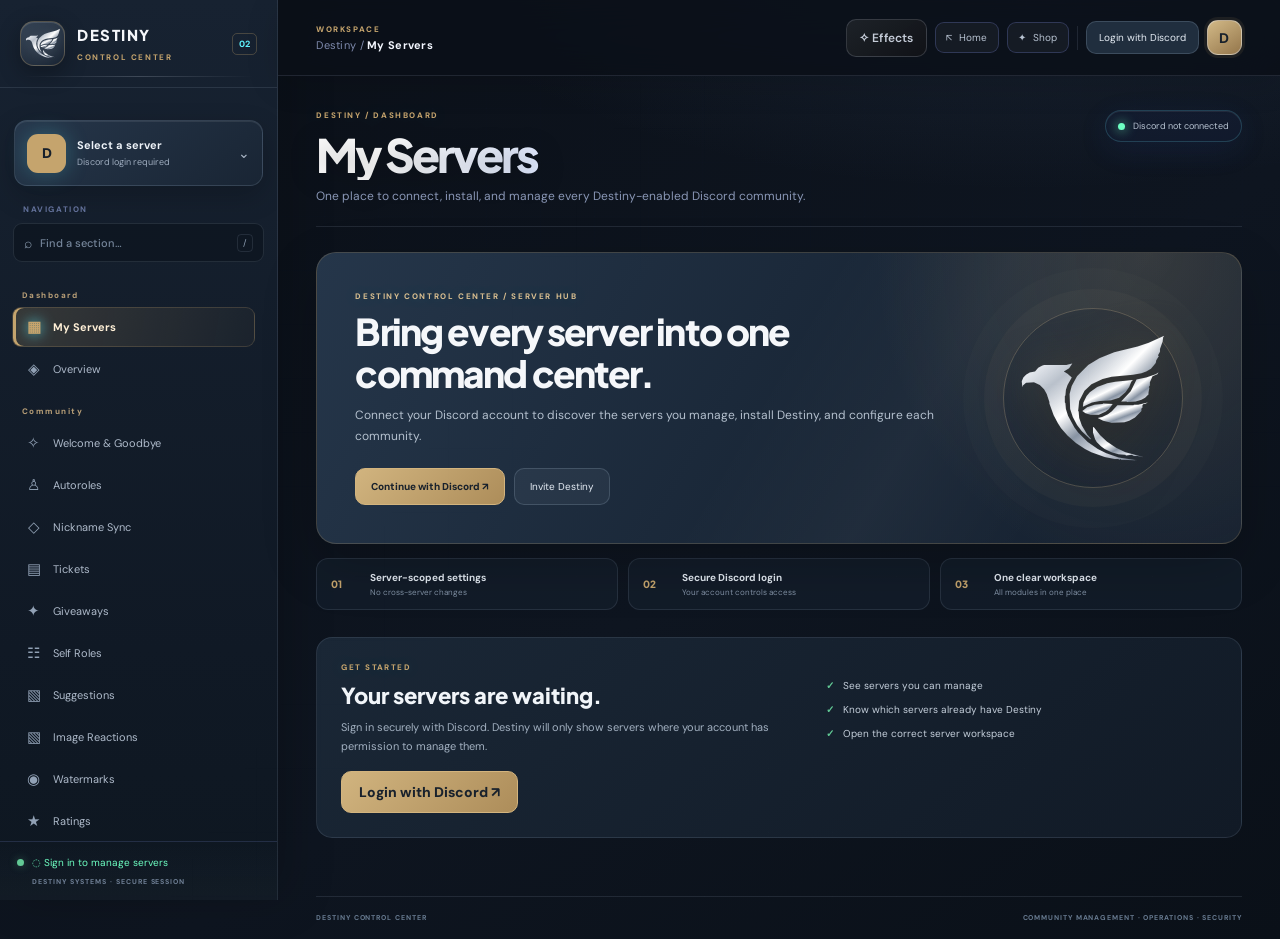
==== commit 5e3f1280: "Renovate dashboard with AI control room experience" ====
--- a/dashboard.html
+++ b/dashboard.html
@@ -8,7 +8,34 @@
 .topbar{background:#08090bbd;backdrop-filter:blur(20px);-webkit-backdrop-filter:blur(20px)}.content{animation:destinyEnter .65s cubic-bezier(.16,1,.3,1) both}
 .card,.panel,.command{background:linear-gradient(155deg,#17191c,#101113 72%);box-shadow:0 10px 36px #00000030,inset 0 1px 0 #ffffff0a}.card{position:relative;transform-style:preserve-3d;will-change:transform;transition:transform .42s cubic-bezier(.16,1,.3,1),box-shadow .42s,border-color .42s}.card:hover{transform:perspective(950px) translateY(-5px) rotateX(1.4deg);box-shadow:0 22px 55px #0009,0 0 0 1px #ffffff0c,inset 0 1px 0 #ffffff14;border-color:#6a6f79}.feature .symbol{background:linear-gradient(145deg,#343840,#1b1e22);box-shadow:inset 0 1px 0 #ffffff1b,0 8px 20px #0006}.feature .arrow{transition:transform .3s}.feature:hover .arrow{transform:translate(4px,-4px)}.navitem{transition:background .25s,color .25s,transform .35s cubic-bezier(.16,1,.3,1)}.navitem:hover{transform:translateX(4px)}.button{transition:transform .3s cubic-bezier(.16,1,.3,1),background .2s,box-shadow .3s}.button.primary:hover{box-shadow:0 9px 30px #d6dbe52b}.button:active,.feature:active{transform:scale(.975)}.input{background:#090a0c;border-color:#34373e}.input:focus{border-color:#b3b9c5;box-shadow:0 0 0 3px #ffffff12;outline:0}.toggle.on{background:#e5e8ee}.toggle.on:after{background:#17191d}.status{background:#22201e;color:#e3d1b8;border-color:#4a4037}.eyebrow{letter-spacing:.21em}.pagehead h1{letter-spacing:-.055em}.ai-plan.premium-plan{background:radial-gradient(ellipse at 90% -10%,#8994a327,transparent 62%),linear-gradient(145deg,#191b20,#0e1012);border-color:#4c515b}.premium-tag{background:#ffffff10;border-color:#ffffff30;color:#e4e8ef}.ai-plan-foot{color:#dce0e8}.badge{color:#dce0e8}
 @keyframes destinyEnter{from{opacity:0;transform:translateY(16px);filter:blur(3px)}to{opacity:1;transform:translateY(0);filter:blur(0)}}@media(prefers-reduced-motion:reduce){html{scroll-behavior:auto}.content{animation:none}.card:hover{transform:none}}
-.server-empty{min-height:172px;display:flex;flex-direction:column;align-items:center;justify-content:center;gap:12px;padding:30px;text-align:center}.server-empty-icon{width:48px;height:48px;border:1px solid #393c42;background:#1b1d21;border-radius:15px;display:grid;place-items:center;color:#cdd2dc;font-size:25px}.server-empty strong{font-size:14px}.server-empty p{color:var(--muted);margin:0;line-height:1.6}.server-select{transition:background .2s,transform .3s}.server-select:hover{background:#24262b;transform:translateY(-2px)}.login-notice{position:fixed;bottom:24px;right:24px;z-index:300;max-width:380px;border:1px solid #595d65;padding:21px 44px 20px 20px;background:#1b1d21;color:#f4f5f7;border-radius:15px;box-shadow:0 25px 90px #000a;animation:destinyEnter .3s ease-out}.login-notice strong{display:block;font-size:14px}.login-notice p{font-size:13px;color:#bec2cb;line-height:1.6;margin:9px 0 0}.login-close{background:none;border:0;color:#ced3dc;position:absolute;top:13px;right:14px;font-size:16px}@media(max-width:560px){.login-notice{left:15px;right:15px;bottom:15px}}.login-hero{max-width:760px;margin:0 auto;padding:55px 25px;text-align:center;background:radial-gradient(ellipse at 50% 0%,#ffffff12,transparent 70%),#111315}.login-hero h2{font:800 clamp(24px,3vw,34px) 'Plus Jakarta Sans';margin:17px 0 12px}.login-hero p{max-width:420px;margin:0 auto 24px;line-height:1.7;color:#a0a7b5}.login-hero .button{padding:14px 30px}.login-sigil{font-size:45px;color:#eff1f5}.identity-bar{background:#16181b;border:1px solid #32353b;border-radius:13px;padding:17px 20px;margin-bottom:20px;display:flex;justify-content:space-between;gap:12px;align-items:center}.identity-bar small{display:block;margin-top:6px;color:#aeb6c4}.guild-list{padding:12px 20px}.guild-item{display:flex;gap:15px;align-items:center;justify-content:space-between;padding:17px 3px;border-bottom:1px solid #2a2d34}.guild-item:last-child{border-bottom:0}.guild-info{display:flex;gap:12px;align-items:center;min-width:0}.guild-info strong{display:block;overflow:hidden;text-overflow:ellipsis;white-space:nowrap}.guild-info small{display:block;margin-top:5px;color:#959eac}.guild-avatar{height:47px;width:47px;min-width:47px;border-radius:13px;background:linear-gradient(135deg,#454a54,#1f2229);display:flex;align-items:center;justify-content:center;font-weight:800;color:#fff;overflow:hidden}.guild-avatar img{height:100%;width:100%;object-fit:cover}@media(max-width:540px){.guild-item{align-items:flex-start;flex-direction:column}.guild-item button{margin-left:58px}}.destiny-install{display:block;margin:13px auto 0;background:#20242a;border:1px solid #484e58;color:#e8ebef}.destiny-install:hover{background:#31363d}.login-hero .destiny-install{padding:12px 23px}.back-brand{width:40px;height:40px;display:grid;place-items:center;border-radius:10px;background:linear-gradient(145deg,#222832,#090b0e);border:1px solid #393d47;transition:transform .22s ease,box-shadow .22s ease}.back-brand:hover{transform:rotate(-7deg) scale(1.05);box-shadow:0 0 25px #a5b2c728}.back-brand img{width:33px;height:33px;object-fit:contain}.back-home{font-size:12px;letter-spacing:.02em;display:inline-flex;gap:7px;align-items:center;text-decoration:none;color:#b8c0cd;border:1px solid #343841;padding:8px 11px;border-radius:9px;transition:.2s}.back-home:hover{color:white;border-color:#8e9cab;background:#ffffff08}@media(max-width:540px){.back-home{font-size:0;gap:0}.back-home span{font-size:16px}}</style><link rel="stylesheet" href="./assets/dashboard-enhancements.css?v=1"><link rel="stylesheet" href="./assets/dashboard-refinement.css?v=1"><link rel="stylesheet" href="./assets/dashboard-premium.css?v=3"><link rel="stylesheet" href="./assets/destiny-v2.css?v=2"></head><body><div class="overlay" id="overlay"></div>
+.server-empty{min-height:172px;display:flex;flex-direction:column;align-items:center;justify-content:center;gap:12px;padding:30px;text-align:center}.server-empty-icon{width:48px;height:48px;border:1px solid #393c42;background:#1b1d21;border-radius:15px;display:grid;place-items:center;color:#cdd2dc;font-size:25px}.server-empty strong{font-size:14px}.server-empty p{color:var(--muted);margin:0;line-height:1.6}.server-select{transition:background .2s,transform .3s}.server-select:hover{background:#24262b;transform:translateY(-2px)}.login-notice{position:fixed;bottom:24px;right:24px;z-index:300;max-width:380px;border:1px solid #595d65;padding:21px 44px 20px 20px;background:#1b1d21;color:#f4f5f7;border-radius:15px;box-shadow:0 25px 90px #000a;animation:destinyEnter .3s ease-out}.login-notice strong{display:block;font-size:14px}.login-notice p{font-size:13px;color:#bec2cb;line-height:1.6;margin:9px 0 0}.login-close{background:none;border:0;color:#ced3dc;position:absolute;top:13px;right:14px;font-size:16px}@media(max-width:560px){.login-notice{left:15px;right:15px;bottom:15px}}.login-hero{max-width:760px;margin:0 auto;padding:55px 25px;text-align:center;background:radial-gradient(ellipse at 50% 0%,#ffffff12,transparent 70%),#111315}.login-hero h2{font:800 clamp(24px,3vw,34px) 'Plus Jakarta Sans';margin:17px 0 12px}.login-hero p{max-width:420px;margin:0 auto 24px;line-height:1.7;color:#a0a7b5}.login-hero .button{padding:14px 30px}.login-sigil{font-size:45px;color:#eff1f5}.identity-bar{background:#16181b;border:1px solid #32353b;border-radius:13px;padding:17px 20px;margin-bottom:20px;display:flex;justify-content:space-between;gap:12px;align-items:center}.identity-bar small{display:block;margin-top:6px;color:#aeb6c4}.guild-list{padding:12px 20px}.guild-item{display:flex;gap:15px;align-items:center;justify-content:space-between;padding:17px 3px;border-bottom:1px solid #2a2d34}.guild-item:last-child{border-bottom:0}.guild-info{display:flex;gap:12px;align-items:center;min-width:0}.guild-info strong{display:block;overflow:hidden;text-overflow:ellipsis;white-space:nowrap}.guild-info small{display:block;margin-top:5px;color:#959eac}.guild-avatar{height:47px;width:47px;min-width:47px;border-radius:13px;background:linear-gradient(135deg,#454a54,#1f2229);display:flex;align-items:center;justify-content:center;font-weight:800;color:#fff;overflow:hidden}.guild-avatar img{height:100%;width:100%;object-fit:cover}@media(max-width:540px){.guild-item{align-items:flex-start;flex-direction:column}.guild-item button{margin-left:58px}}.destiny-install{display:block;margin:13px auto 0;background:#20242a;border:1px solid #484e58;color:#e8ebef}.destiny-install:hover{background:#31363d}.login-hero .destiny-install{padding:12px 23px}.back-brand{width:40px;height:40px;display:grid;place-items:center;border-radius:10px;background:linear-gradient(145deg,#222832,#090b0e);border:1px solid #393d47;transition:transform .22s ease,box-shadow .22s ease}.back-brand:hover{transform:rotate(-7deg) scale(1.05);box-shadow:0 0 25px #a5b2c728}.back-brand img{width:33px;height:33px;object-fit:contain}.back-home{font-size:12px;letter-spacing:.02em;display:inline-flex;gap:7px;align-items:center;text-decoration:none;color:#b8c0cd;border:1px solid #343841;padding:8px 11px;border-radius:9px;transition:.2s}.back-home:hover{color:white;border-color:#8e9cab;background:#ffffff08}@media(max-width:540px){.back-home{font-size:0;gap:0}.back-home span{font-size:16px}}
+/* Independent Welcome / Goodbye control panels */
+.welcome-grid{display:grid;grid-template-columns:repeat(2,minmax(0,1fr));gap:18px;align-items:start;margin-top:4px}
+.welcome-card{min-width:0;overflow:hidden;background:rgba(17,22,31,.72);border:1px solid rgba(205,218,238,.14);backdrop-filter:blur(22px) saturate(145%);-webkit-backdrop-filter:blur(22px) saturate(145%);box-shadow:0 18px 48px rgba(0,0,0,.22)}
+.welcome-panel-head{padding:23px 24px 19px;border-bottom:1px solid rgba(205,218,238,.11);display:flex;justify-content:space-between;align-items:flex-start;gap:14px;background:linear-gradient(125deg,rgba(255,255,255,.055),transparent 70%)}
+.welcome-panel-head h2{font:800 21px 'Plus Jakarta Sans';margin:8px 0 6px;letter-spacing:-.025em}
+.welcome-panel-head p{margin:0;color:var(--muted);line-height:1.6;max-width:360px}
+.welcome-panel-body{padding:2px 22px 20px}
+.welcome-card .fieldrow{padding:17px 2px;grid-template-columns:1fr;gap:9px;border-bottom:1px solid rgba(205,218,238,.09)}
+.welcome-card .fieldrow>div:first-child strong{font-size:13px}
+.welcome-card .fieldrow>div:first-child small{line-height:1.5}
+.welcome-card textarea.input{min-height:84px}
+.welcome-media{min-width:0;display:grid;gap:10px}
+.welcome-media-intro strong{font-size:13px}.welcome-media-intro p{font-size:12px;color:var(--muted);line-height:1.55;margin:5px 0 0}
+.welcome-dropzone{min-height:118px;border:1px dashed rgba(190,205,227,.36);border-radius:13px;background:rgba(255,255,255,.025);display:flex;flex-direction:column;align-items:center;justify-content:center;gap:5px;text-align:center;padding:18px;cursor:pointer;transition:.2s}
+.welcome-dropzone:hover,.welcome-dropzone.dragging{border-color:#c3d2e7;background:rgba(190,205,227,.08)}
+.welcome-dropzone:focus-visible{outline:2px solid #c3d2e7;outline-offset:3px}
+.welcome-drop-icon{font-size:25px;line-height:1;color:#d5dfec}.welcome-dropzone strong{font-size:13px}.welcome-dropzone small,.welcome-image-caption{color:var(--muted);font-size:11px;line-height:1.5}
+.welcome-image-preview{height:130px;border:1px solid rgba(205,218,238,.12);background:rgba(0,0,0,.18);border-radius:11px;overflow:hidden;display:flex;align-items:center;justify-content:center;text-align:center;padding:12px;color:var(--muted);font-size:12px}
+.welcome-image-preview img{width:100%;height:100%;object-fit:cover}.welcome-image-controls{display:grid;grid-template-columns:minmax(0,1fr) auto;gap:8px;align-items:center}
+.welcome-image-controls .button{white-space:nowrap;padding:10px 12px}
+.welcome-options{display:grid;grid-template-columns:repeat(2,minmax(0,1fr));gap:10px;padding:16px 0;border-bottom:1px solid rgba(205,218,238,.09)}
+.welcome-option{display:flex;align-items:center;justify-content:space-between;gap:9px;min-width:0;padding:10px 11px;border:1px solid rgba(205,218,238,.1);border-radius:11px;background:rgba(255,255,255,.025)}
+.welcome-option strong{font-size:11px;display:block}.welcome-option small{font-size:10px;line-height:1.4;color:var(--muted);display:block;margin-top:4px}
+.welcome-option .toggle{flex-shrink:0}.welcome-actions{padding:16px 0 0;flex-wrap:wrap}.welcome-actions .button{padding:10px 12px}
+@media(max-width:1050px){.welcome-grid{grid-template-columns:1fr}}
+@media(max-width:540px){.welcome-panel-head{padding:19px 16px}.welcome-panel-body{padding:2px 15px 16px}.welcome-options{grid-template-columns:1fr}.welcome-image-controls{grid-template-columns:1fr}.welcome-actions{gap:7px}.welcome-actions .button{font-size:12px}}
+</style><link rel="stylesheet" href="./assets/dashboard-enhancements.css?v=1"><link rel="stylesheet" href="./assets/dashboard-refinement.css?v=1"><link rel="stylesheet" href="./assets/dashboard-premium.css?v=3"><link rel="stylesheet" href="./assets/destiny-v2.css?v=2"><link rel="stylesheet" href="./assets/dashboard-ai.css?v=1"></head><body><div class="overlay" id="overlay"></div>
 <div class="app app-shell" id="app-shell">
   <aside class="sidebar" id="sidebar" aria-label="Main navigation">
     <div class="logo sidebar-brand">
@@ -259,6 +286,12 @@
   content.append(empty)
  }
 }
+
+function aiCommandSuite(){
+  const suite=el('section','ai-command-suite');
+  suite.innerHTML='<div class="ai-suite-head"><div><div class="eyebrow">DESTINY / AI CONTROL ROOM</div><h2>See your intelligence at work.</h2><p>Live signals from your community, automations, and AI assistant in one focused command layer.</p></div><div class="ai-live-pill"><i></i> LIVE TELEMETRY <span>just now</span></div></div><div class="ai-kpi-grid"><article class="ai-kpi"><span class="ai-kpi-icon">✦</span><div class="ai-kpi-label">ACTIVE USERS</div><strong>12,849</strong><span class="ai-kpi-delta">↗ 18.4% <small>vs last week</small></span><div class="ai-sparkline"><b style="--h:36%"></b><b style="--h:51%"></b><b style="--h:42%"></b><b style="--h:70%"></b><b style="--h:57%"></b><b style="--h:83%"></b><b style="--h:72%"></b><b style="--h:100%"></b></div></article><article class="ai-kpi violet"><span class="ai-kpi-icon">◌</span><div class="ai-kpi-label">CONVERSATIONS</div><strong>48,290</strong><span class="ai-kpi-delta">↗ 12.7% <small>this month</small></span><div class="ai-sparkline"><b style="--h:48%"></b><b style="--h:43%"></b><b style="--h:63%"></b><b style="--h:54%"></b><b style="--h:78%"></b><b style="--h:70%"></b><b style="--h:88%"></b><b style="--h:97%"></b></div></article><article class="ai-kpi green"><span class="ai-kpi-icon">⌁</span><div class="ai-kpi-label">RESPONSE TIME</div><strong>0.42s</strong><span class="ai-kpi-delta">↘ 8.3% <small>faster than avg</small></span><div class="ai-sparkline"><b style="--h:85%"></b><b style="--h:75%"></b><b style="--h:67%"></b><b style="--h:71%"></b><b style="--h:51%"></b><b style="--h:43%"></b><b style="--h:32%"></b><b style="--h:24%"></b></div></article><article class="ai-kpi pink"><span class="ai-kpi-icon">⌁</span><div class="ai-kpi-label">CONVERSION RATE</div><strong>24.8%</strong><span class="ai-kpi-delta">↗ 6.2% <small>goal 30%</small></span><div class="ai-sparkline"><b style="--h:30%"></b><b style="--h:47%"></b><b style="--h:39%"></b><b style="--h:61%"></b><b style="--h:70%"></b><b style="--h:74%"></b><b style="--h:88%"></b><b style="--h:93%"></b></div></article></div><div class="ai-main-grid"><article class="ai-panel"><div class="ai-panel-head"><div><small>PERFORMANCE ANALYTICS</small><h3>Conversation velocity</h3></div><span class="ai-panel-chip">+18.4%</span></div><div class="ai-chart-wrap"><div class="ai-chart-grid"></div><svg class="ai-chart-svg" viewBox="0 0 700 190" preserveAspectRatio="none" aria-label="Conversation velocity chart"><defs><linearGradient id="aiArea" x1="0" x2="0" y1="0" y2="1"><stop offset="0" stop-color="#5ef4ff" stop-opacity=".32"></stop><stop offset="1" stop-color="#5ef4ff" stop-opacity="0"></stop></linearGradient></defs><path class="area" d="M0 164 C40 160 52 117 91 131 S138 156 177 113 S228 120 264 93 S315 114 350 76 S400 104 438 59 S492 91 530 48 S584 73 625 29 S674 53 700 17 L700 190 L0 190 Z"></path><path class="line2" d="M0 151 C54 130 78 148 122 110 S184 134 221 107 S277 121 318 86 S365 102 415 72 S465 89 505 54 S565 83 603 49 S661 51 700 29"></path><path class="line" d="M0 164 C40 160 52 117 91 131 S138 156 177 113 S228 120 264 93 S315 114 350 76 S400 104 438 59 S492 91 530 48 S584 73 625 29 S674 53 700 17"></path></svg><div class="ai-chart-axis"><span>Mon</span><span>Tue</span><span>Wed</span><span>Thu</span><span>Fri</span><span>Sat</span><span>Sun</span></div></div></article><article class="ai-panel ai-chat-panel"><div class="ai-panel-head"><div><small>INTELLIGENT CHAT PREVIEW</small><h3>Destiny assistant</h3></div><span class="ai-panel-chip">ONLINE</span></div><div class="ai-chat-body"><div class="ai-chat-msg"><div class="ai-chat-avatar">✦</div><div class="ai-chat-bubble">Good morning. I found 3 moderation patterns worth reviewing.</div></div><div class="ai-chat-msg user"><div class="ai-chat-bubble">Show me the highest priority one.</div><div class="ai-chat-avatar">U</div></div><div class="ai-chat-msg"><div class="ai-chat-avatar">✦</div><div class="ai-chat-bubble">A new member wave in #general is triggering repeat invite links. I can draft a safer rule.</div></div></div><div class="ai-chat-input"><span>Ask Destiny anything...</span><b>↗</b></div></article></div><div class="ai-bottom-grid"><article class="ai-panel"><div class="ai-panel-head"><div><small>AUTOMATION WORKFLOWS</small><h3>Always-on systems</h3></div><span class="ai-panel-chip">03 ACTIVE</span></div><div class="ai-workflow-list"><div class="ai-workflow-row"><span>Welcome sequence</span><b class="ai-workflow-status running">RUNNING</b></div><div class="ai-workflow-row"><span>Raid shield protocol</span><b class="ai-workflow-status">READY</b></div><div class="ai-workflow-row"><span>Weekly server digest</span><b class="ai-workflow-status">READY</b></div></div></article><article class="ai-panel"><div class="ai-panel-head"><div><small>REAL-TIME ACTIVITY</small><h3>Latest signals</h3></div><span class="ai-panel-chip">STREAM</span></div><div class="ai-activity-list"><div class="ai-activity-row"><i class="ai-activity-dot"></i><span>AI assistant resolved a ticket</span><small>2m</small></div><div class="ai-activity-row"><i class="ai-activity-dot violet"></i><span>Sentiment score improved</span><small>8m</small></div><div class="ai-activity-row"><i class="ai-activity-dot green"></i><span>New automation published</span><small>14m</small></div></div></article><article class="ai-panel ai-integrations-panel"><div class="ai-panel-head"><div><small>INTEGRATIONS</small><h3>Connected stack</h3></div><span class="ai-panel-chip">04</span></div><div class="ai-integrations-list"><div class="ai-integration-row"><i class="ai-integration-logo">D</i><span><b>Discord</b><small>Community data</small></span><strong class="connected">LIVE</strong></div><div class="ai-integration-row"><i class="ai-integration-logo">A</i><span><b>AI engine</b><small>Response layer</small></span><strong class="connected">READY</strong></div><div class="ai-integration-row"><i class="ai-integration-logo">↗</i><span><b>Webhooks</b><small>Event routing</small></span><strong class="connected">SYNCED</strong></div></div></article></div></section>';
+  return suite;
+}
 function overview(){
  content.append(header('Overview','Your command center for server configuration, community tools, and Destiny system status.'));
  const hero=el('section','overview-hero');
@@ -286,7 +319,7 @@
  for(const [label,value,note] of metrics){
   const card=el('article','card metric-card');add(card,el('span','label',label),el('div','metric',value),el('small','',note));stats.append(card)
  }
- const quickHeading=el('div','section-heading-row');quickHeading.append(el('h2','heading','Quick access'),el('span','section-caption','YOUR DESTINY MODULES'));content.append(stats,quickHeading);
+ const quickHeading=el('div','section-heading-row');quickHeading.append(el('h2','heading','Quick access'),el('span','section-caption','YOUR DESTINY MODULES'));content.append(stats);content.append(aiCommandSuite());content.append(quickHeading);
  const grid=el('div','feature-grid overview-feature-grid');
  for(const name of ['Welcome & Goodbye','Autoroles','Nickname Sync','Unsecured Role','Tickets','Giveaways','Self Roles','Suggestions','Moderation'])
   grid.append(feature(name,sections.find(x=>x[0]===name)[3]));
@@ -309,138 +342,218 @@
 }
 
 async function welcomeSettings(){
-    content.append(header('Welcome & Goodbye', 'Configure real welcome and departure messages for your selected Discord server.'));
-    if(authLoading){
-        content.append(el('div','alert','Checking your Discord session…'));
-        return;
+ content.append(header('Welcome & Goodbye','Build two independent greeting experiences. Configure the message, destination and artwork separately for members joining and leaving.'));
+ if(!moduleAccessNotice())return;
+ const guildId=selectedGuild.id;
+ const loading=el('div','alert','Loading greeting settings and available channels from Destiny…');
+ content.append(loading);
+ try{
+  const data=await authApi('/guilds/'+encodeURIComponent(guildId)+'/welcome');
+  if(current!=='Welcome & Goodbye'||selectedGuild?.id!==guildId)return;
+  loading.remove();
+  const settings=data.settings||{},channels=Array.isArray(data.channels)?data.channels:[];
+  const states={
+   welcome:{
+    channelId:settings.welcomeChannelId||'',message:settings.welcomeMessage||'',
+    title:settings.welcomeTitle||'WELCOME',description:settings.welcomeDescription||"We're glad you're here.",
+    imageLink:settings.welcomeImageLink||'',imageData:'',imageConfigured:Boolean(settings.welcomeImageConfigured),
+    imageClear:false,showAvatar:settings.welcomeShowAvatar!==false,
+    showUsername:settings.welcomeShowUsername!==false,showFooter:settings.welcomeShowFooter!==false,
+    blur:Boolean(settings.welcomeBlur)
+   },
+   goodbye:{
+    channelId:settings.goodbyeChannelId||'',message:settings.goodbyeMessage||'',
+    title:settings.goodbyeTitle||'GOODBYE',description:settings.goodbyeDescription||'We wish you the best.',
+    imageLink:settings.goodbyeImageLink||'',imageData:'',imageConfigured:Boolean(settings.goodbyeImageConfigured),
+    imageClear:false,showAvatar:settings.goodbyeShowAvatar!==false,
+    showUsername:settings.goodbyeShowUsername!==false,showFooter:settings.goodbyeShowFooter!==false,
+    blur:Boolean(settings.goodbyeBlur)
+   }
+  };
+  const payload=onlyPanel=>{
+   const v=states[onlyPanel];
+   return {
+    panel:onlyPanel,
+    [onlyPanel+'ChannelId']:v.channelId,
+    [onlyPanel+'Message']:v.message,
+    [onlyPanel+'Title']:v.title,
+    [onlyPanel+'Description']:v.description,
+    [onlyPanel+'ImageLink']:v.imageLink,
+    [onlyPanel+'ImageData']:v.imageData,
+    [onlyPanel+'ImageClear']:v.imageClear,
+    [onlyPanel+'ShowAvatar']:v.showAvatar,
+    [onlyPanel+'ShowUsername']:v.showUsername,
+    [onlyPanel+'ShowFooter']:v.showFooter,
+    [onlyPanel+'Blur']:v.blur
+   };
+  };
+  function makeField(parent,label,help,control){
+   const row=el('div','fieldrow'),info=el('div');
+   add(info,el('strong','',label),el('small','',help));
+   row.append(info,control);parent.append(row);return row;
+  }
+  function updateImagePreview(state,preview,caption){
+   preview.replaceChildren();
+   const src=state.imageData||(/^https:\/\//i.test(state.imageLink)?state.imageLink:'');
+   if(src){
+    const img=el('img');img.alt='Greeting background preview';img.src=src;
+    img.onerror=()=>{preview.replaceChildren();preview.append(el('span','','Preview unavailable for this link. Destiny will validate it when saving.') )};
+    preview.append(img);
+    caption.textContent=state.imageData?'New image ready to upload.':'Image URL entered. Save to apply it.';
+   }else if(state.imageConfigured&&!state.imageClear){
+    preview.append(el('span','','An image is already saved. Upload or paste another image to replace it.'));
+    caption.textContent='Existing image will be kept unless you replace or remove it.';
+   }else{
+    preview.append(el('span','','No background image selected'));
+    caption.textContent='Optional. Without artwork, Destiny sends a clean text greeting.';
+   }
+  }
+  function createPanel(key,title,description){
+   const state=states[key],card=el('section','panel welcome-card');
+   const head=el('div','welcome-panel-head');
+   const heading=el('div');
+   add(heading,el('div','eyebrow',key==='welcome'?'MEMBER JOIN':'MEMBER LEAVE'),el('h2','',title),el('p','',description));
+   const chip=el('span','badge',state.channelId?'Configured':'Not configured');
+   head.append(heading,chip);card.append(head);
+   const body=el('div','welcome-panel-body');card.append(body);
+
+   const channel=el('select','input');channel.setAttribute('aria-label',title+' channel');
+   const none=el('option','','Disabled · do not send');none.value='';channel.append(none);
+   if(state.channelId&&!channels.some(c=>c.id===state.channelId)){
+    const missing=el('option','','Previously selected channel · unavailable');missing.value=state.channelId;missing.disabled=true;channel.append(missing);
+   }
+   for(const ch of channels){const option=el('option','','# '+ch.name+(ch.canAttachFiles?'':' · no image uploads'));option.value=ch.id;channel.append(option)}
+   channel.value=state.channelId;channel.onchange=()=>{state.channelId=channel.value;chip.textContent=state.channelId?'Configured':'Not configured'};
+   makeField(body,'Destination channel','Choose where this greeting should be posted. Select Disabled to turn this greeting off.',channel);
+
+   const message=el('textarea','input');message.maxLength=1500;message.value=state.message;
+   message.placeholder=key==='welcome'?'Welcome {displayname} to {server}!':'Goodbye {displayname}. We wish you the best!';
+   message.oninput=()=>state.message=message.value;
+   makeField(body,'Message','Supports {user}, {username}, {displayname} and {server}. User mentions will not trigger notifications.',message);
+
+   const titleInput=el('input','input');titleInput.maxLength=100;titleInput.value=state.title;
+   titleInput.oninput=()=>state.title=titleInput.value;
+   makeField(body,'Image title','Displayed over the background image. Maximum 100 characters.',titleInput);
+   const desc=el('textarea','input');desc.maxLength=240;desc.value=state.description;
+   desc.oninput=()=>state.description=desc.value;
+   makeField(body,'Image description','Short supporting line shown on the image. Maximum 240 characters.',desc);
+
+   const media=el('div','welcome-media');
+   const mediaIntro=el('div','welcome-media-intro');
+   add(mediaIntro,el('strong','','Greeting artwork'),el('p','','Upload an image, drag one here, or focus this area and paste an image with Ctrl + V. PNG, JPG, WEBP and GIF · max 5 MB.'));
+   media.append(mediaIntro);
+   const drop=el('div','welcome-dropzone');
+   drop.tabIndex=0;drop.setAttribute('role','button');drop.setAttribute('aria-label','Upload or paste a greeting image');
+   add(drop,el('span','welcome-drop-icon','＋'),el('strong','','Drop or paste an image here'),el('small','','Focus this area and press Ctrl + V to paste from clipboard'));
+   const file=el('input');file.type='file';file.accept='image/png,image/jpeg,image/webp,image/gif';file.hidden=true;
+   const browse=el('button','button','Choose image');browse.type='button';browse.onclick=event=>{event.stopPropagation();file.click()};drop.append(browse);
+   const preview=el('div','welcome-image-preview');
+   const caption=el('small','welcome-image-caption','');
+   const url=el('input','input');url.type='url';url.placeholder='Paste a direct HTTPS image URL or Discord message link…';
+   url.value=state.imageLink;
+   url.oninput=()=>{
+    state.imageLink=url.value.trim();state.imageData='';state.imageClear=false;
+    if(state.imageLink)state.imageConfigured=true;
+    updateImagePreview(state,preview,caption);
+   };
+   const fileName=el('small','welcome-image-caption','');
+   function acceptImage(image){
+    if(!image)return;
+    const allowed=['image/png','image/jpeg','image/webp','image/gif'];
+    if(!allowed.includes(image.type)){caption.textContent='Unsupported file. Use PNG, JPG, WEBP or GIF.';return}
+    if(image.size>5*1024*1024){caption.textContent='That image is larger than 5 MB. Choose a smaller file.';return}
+    const reader=new FileReader();
+    reader.onload=()=>{
+     if(typeof reader.result!=='string')return;
+     state.imageData=reader.result;state.imageLink='';state.imageClear=false;state.imageConfigured=true;
+     url.value='';fileName.textContent=image.name||'Pasted image';
+     updateImagePreview(state,preview,caption);
+    };
+    reader.onerror=()=>{caption.textContent='The image could not be read. Try another file.'};
+    reader.readAsDataURL(image);
+   }
+   file.onchange=()=>acceptImage(file.files?.[0]);
+   drop.onclick=()=>drop.focus();
+   drop.addEventListener('keydown',event=>{if(event.key==='Enter'||event.key===' '){event.preventDefault();drop.focus()}});
+   drop.addEventListener('dragover',event=>{event.preventDefault();drop.classList.add('dragging')});
+   drop.addEventListener('dragleave',()=>drop.classList.remove('dragging'));
+   drop.addEventListener('drop',event=>{event.preventDefault();drop.classList.remove('dragging');acceptImage(event.dataTransfer?.files?.[0])});
+   drop.addEventListener('paste',event=>{
+    const items=[...(event.clipboardData?.items||[])];
+    const imageItem=items.find(item=>item.type?.startsWith('image/'));
+    if(imageItem){event.preventDefault();acceptImage(imageItem.getAsFile());return}
+    const text=event.clipboardData?.getData('text/plain')||'';
+    if(/^https:\/\//i.test(text.trim())){event.preventDefault();url.value=text.trim();url.dispatchEvent(new Event('input',{bubbles:true}))}
+   });
+   const imageControls=el('div','welcome-image-controls');
+   const removeImage=el('button','button','Remove image');removeImage.type='button';
+   removeImage.onclick=()=>{
+    state.imageData='';state.imageLink='';state.imageClear=true;state.imageConfigured=false;
+    url.value='';file.value='';fileName.textContent='';
+    updateImagePreview(state,preview,caption);
+   };
+   imageControls.append(url,removeImage);
+   media.append(drop,file,preview,caption,fileName,imageControls);
+   makeField(body,'Background image','The selected image is rendered into a 1200 × 600 greeting card with the member details.',media);
+
+   const options=el('div','welcome-options');
+   function toggle(label,help,field){
+    const wrap=el('div','welcome-option'),copy=el('div');
+    add(copy,el('strong','',label),el('small','',help));
+    const button=el('button','toggle'+(state[field]?' on':''));button.type='button';
+    button.setAttribute('aria-label',label);button.setAttribute('aria-pressed',String(state[field]));
+    button.onclick=()=>{state[field]=!state[field];button.classList.toggle('on',state[field]);button.setAttribute('aria-pressed',String(state[field]))};
+    wrap.append(copy,button);options.append(wrap);
+   }
+   toggle('Show member avatar','Place the member’s profile picture on the greeting card.','showAvatar');
+   toggle('Show username','Display the member’s Discord username on the card.','showUsername');
+   toggle('Show footer','Add the community footer to the card.','showFooter');
+   toggle('Blur background','Apply a soft blur to the background image.','blur');
+   body.append(options);
+
+   const actions=el('div','actions welcome-actions'),status=el('span','','');
+   status.setAttribute('role','status');status.style.flex='1';status.style.fontSize='12px';status.style.color='#b9c6d8';
+   const reset=el('button','button','Reset panel');reset.type='button';reset.onclick=()=>go('Welcome & Goodbye');
+   const save=el('button','button primary','Save '+(key==='welcome'?'welcome':'goodbye'));
+   save.type='button';
+   save.onclick=async()=>{
+    if(!sessionToken||!currentUser){status.textContent='Your Discord session expired. Sign in again.';return}
+    if(state.channelId&&state.imageConfigured&&channels.length&&
+       !channels.find(ch=>ch.id===state.channelId)?.canAttachFiles){
+     status.textContent='Destiny needs Attach Files permission in the selected channel.';status.style.color='#f4b7b7';return;
     }
-    if(!currentUser || !sessionToken){
-        const notice=el('div','alert','You need to sign in with Discord to edit server settings.');
-        content.append(notice);
-        const button=el('button','button primary','Login with Discord');
-        button.style.marginTop='16px';button.onclick=loginDiscord;content.append(button);
-        return;
-    }
-    if(!selectedGuild){
-        content.append(el('div','alert','Select a server from My Servers to edit its Welcome & Goodbye configuration.'));
-        const button=el('button','button primary','Choose a server');
-        button.style.marginTop='16px';button.onclick=()=>go('My Servers');content.append(button);
-        return;
-    }
-    const guildId=selectedGuild.id;
-    const panel=el('section','panel');
-    const head=el('div','panel-head');
-    add(head,el('h2','','Live configuration'),el('p','','Loading channels and saved messages from Destiny…'));
-    panel.append(head);content.append(panel);
+    save.disabled=true;reset.disabled=true;save.textContent='Saving…';status.textContent='Saving '+key+' settings to Destiny…';
     try{
-        const data=await authApi('/guilds/'+encodeURIComponent(guildId)+'/welcome');
-        if(current!=='Welcome & Goodbye'||selectedGuild?.id!==guildId)return;
-        head.querySelector('p').textContent='Changes in this section are saved to Destiny and apply only to '+(data.guildName||selectedGuild.name)+'.';
-        const values={
-            welcomeChannelId:data.settings?.welcomeChannelId||'',
-            welcomeMessage:data.settings?.welcomeMessage||'',
-            goodbyeChannelId:data.settings?.goodbyeChannelId||'',
-            goodbyeMessage:data.settings?.goodbyeMessage||'',
-            showAvatar:Boolean(data.settings?.showAvatar),
-            showFooter:Boolean(data.settings?.showFooter)
-        };
-        const channels=Array.isArray(data.channels)?data.channels:[];
-        function field(label,help,control){
-            const row=el('div','fieldrow'),info=el('div');
-            add(info,el('strong','',label),el('small','',help));
-            row.append(info,control);panel.append(row);return row;
-        }
-        function channelSelect(label,help,key){
-            const select=el('select','input');
-            select.setAttribute('aria-label',label);
-            const none=el('option','','Disabled / No channel');none.value='';select.append(none);
-            if(values[key]&&!channels.some(c=>c.id===values[key])){
-                const missing=el('option','','Previously selected channel (unavailable)');missing.value=values[key];missing.disabled=true;select.append(missing);
-            }
-            for(const ch of channels){
-                const option=el('option','', '# '+ch.name);
-                option.value=ch.id;select.append(option);
-            }
-            select.value=values[key];
-            select.onchange=()=>{values[key]=select.value};
-            field(label,help,select);
-        }
-        function messageField(label,help,key){
-            const input=el('textarea','input');
-            input.placeholder='Enter your '+label.toLowerCase();
-            input.value=values[key];input.maxLength=1500;
-            input.setAttribute('aria-label',label);
-            input.oninput=()=>{values[key]=input.value};
-            field(label,help,input);
-        }
-        function toggleField(label,help,key){
-            const button=el('button','toggle'+(values[key]?' on':''));
-            button.type='button';
-            button.setAttribute('aria-label',label);
-            button.setAttribute('aria-pressed',String(values[key]));
-            button.onclick=()=>{
-                values[key]=!values[key];
-                button.classList.toggle('on',values[key]);
-                button.setAttribute('aria-pressed',String(values[key]));
-            };
-            field(label,help,button);
-        }
-        channelSelect('Welcome channel','Where Destiny welcomes new members. Choose Disabled to turn this off.','welcomeChannelId');
-        messageField('Welcome message','Supports {user}, {username}, {displayname} and {server}. Mentions will not ping members.','welcomeMessage');
-        channelSelect('Goodbye channel','Where Destiny says goodbye when a member leaves.','goodbyeChannelId');
-        messageField('Goodbye message','Supports {user}, {username}, {displayname} and {server}.','goodbyeMessage');
-        toggleField('Show avatar','Add the member avatar to an existing image greeting.','showAvatar');
-        toggleField('Show footer','Display the footer in existing image greeting cards.','showFooter');
-
-        const actions=el('div','actions');
-        const status=el('span','','');
-        status.setAttribute('role','status');status.style.flex='1';status.style.fontSize='12px';
-        status.style.color='#b9c6d8';
-        const cancel=el('button','button','Reset');
-        const save=el('button','button primary','Save changes');
-        cancel.type='button';cancel.onclick=()=>go('Welcome & Goodbye');
-        save.type='button';
-        save.onclick=async()=>{
-            if(!sessionToken||!currentUser){status.textContent='Your session expired. Sign in with Discord again.';return}
-            save.disabled=true;cancel.disabled=true;save.textContent='Saving…';status.textContent='Sending changes to Destiny…';
-            try{
-                const result=await authApi('/guilds/'+encodeURIComponent(guildId)+'/welcome',{
-                    method:'PUT',body:JSON.stringify(values)
-                });
-                if(current==='Welcome & Goodbye'&&selectedGuild?.id===guildId){
-                    status.textContent=result.ok?'Saved to Destiny successfully.':'The server did not confirm the save.';
-                    status.style.color=result.ok?'#b3e4c8':'#f6b8b8';
-                    window.DestinyUI?.sound(result.ok?'success':'error');
-                }
-            }catch(error){
-                if(current==='Welcome & Goodbye'&&selectedGuild?.id===guildId){
-                    status.style.color='#f4b7b7';
-                    status.textContent='Not saved: '+(error.message||'Unknown error.');
-                    window.DestinyUI?.sound('error');
-                }
-            }finally{
-                save.disabled=false;cancel.disabled=false;save.textContent='Save changes';
-            }
-        };
-        actions.append(status,cancel,save);panel.append(actions);
-        if(!channels.length){
-            content.append(el('div','alert','Destiny cannot send to any available text channels here. Check its View Channel and Send Messages permissions.'));
-        }
-        const imageConfigured=Boolean(data.settings?.welcomeImageConfigured||data.settings?.goodbyeImageConfigured);
-        const note=el('div','alert',imageConfigured
-            ? 'Avatar and footer switches affect the existing welcome/goodbye image configuration. Text messages are posted with the image when set.'
-            : 'Text greetings work immediately after saving. Avatar and footer options only affect image greetings when you configure a background with Destiny’s Discord /welcome or /goodbye command.');
-        note.style.marginTop='16px';content.append(note);
+     const result=await authApi('/guilds/'+encodeURIComponent(guildId)+'/welcome',{method:'PUT',body:JSON.stringify(payload(key))});
+     if(current==='Welcome & Goodbye'&&selectedGuild?.id===guildId){
+      status.textContent=result.ok?(key==='welcome'?'Welcome':'Goodbye')+' settings saved successfully.':'The server did not confirm the save.';
+      status.style.color=result.ok?'#b3e4c8':'#f4b7b7';
+      window.DestinyUI?.sound(result.ok?'success':'error');
+     }
     }catch(error){
-        if(current!=='Welcome & Goodbye'||selectedGuild?.id!==guildId)return;
-        head.querySelector('p').textContent='Unable to load saved settings.';
-        const errorText=el('div','alert','Could not load this server’s live settings: '+(error.message||'Unknown error.')+'. If the API endpoint is missing, redeploy the latest Destiny bot on FadeHost.');
-        content.append(errorText);
-        const retry=el('button','button primary','Retry');
-        retry.style.marginTop='15px';retry.onclick=()=>go('Welcome & Goodbye');content.append(retry);
-    }
-}
-
+     if(current==='Welcome & Goodbye'&&selectedGuild?.id===guildId){
+      status.textContent='Not saved: '+(error.message||'Unknown error.');status.style.color='#f4b7b7';
+      window.DestinyUI?.sound('error');
+     }
+    }finally{save.disabled=false;reset.disabled=false;save.textContent='Save '+(key==='welcome'?'welcome':'goodbye')}
+   };
+   actions.append(status,reset,save);body.append(actions);
+   updateImagePreview(state,preview,caption);
+   if(state.imageLink&&!/^https:\/\//i.test(state.imageLink))fileName.textContent='Legacy Discord message image source';
+   return card;
+  }
+  const grid=el('div','welcome-grid');
+  grid.append(createPanel('welcome','Welcome panel','Configure what members see when they join your server.'));
+  grid.append(createPanel('goodbye','Goodbye panel','Configure a separate message and visual style when members leave.'));
+  content.append(grid);
+  if(!channels.length)content.append(el('div','alert','Destiny cannot send to any text channels you can access. Check its View Channel and Send Messages permissions.'));
+  content.append(el('div','alert','The Welcome and Goodbye panels save independently. Images are uploaded to Destiny’s existing server configuration and do not depend on a third-party image host. Available message variables: {user}, {username}, {displayname}, {server}.'));
+ }catch(error){
+  if(current!=='Welcome & Goodbye'||selectedGuild?.id!==guildId)return;
+  loading.textContent='Could not load greeting settings: '+(error.message||'Unknown error.')+'. Check the FadeHost bot deployment and try again.';
+  const retry=el('button','button primary','Retry');retry.style.marginTop='12px';retry.onclick=()=>go('Welcome & Goodbye');loading.append(retry);
+ }
+}
 async function civilianExpirySettings(){
  content.append(header('Unsecured Role','Automatically remove members who keep the Unsecured Role role beyond the configured period.'));
  if(authLoading){content.append(el('div','alert','Checking your Discord session…'));return}
@@ -571,7 +684,9 @@
  try{
   const data=await authApi('/guilds/'+encodeURIComponent(guildId)+'/modules/giveaways');
   if(current!=='Giveaways'||selectedGuild?.id!==guildId)return;
-  const channels=Array.isArray(data.channels)?data.channels:[];
+  // The generic module API wraps adapter output inside `settings`.
+  // Keep the top-level fallback for compatibility with older API responses.
+  const channels=Array.isArray(data.settings?.channels)?data.settings.channels:(Array.isArray(data.channels)?data.channels:[]);
   const giveaways=Array.isArray(data.settings?.giveaways)?data.settings.giveaways:[];
   head.querySelector('p').textContent='Publishing to '+(data.guildName||selectedGuild.name)+'. Active giveaways are synchronized with the bot.';
   const form=el('div','giveaway-create-form');
@@ -593,7 +708,8 @@
   const channel=el('select','input');channel.setAttribute('aria-label','Giveaway channel');
   for(const item of channels){const option=el('option','','# '+item.name);option.value=item.id;channel.append(option)}
   channel.value=values.channelId;channel.onchange=()=>values.channelId=channel.value;
-  field('Publish channel','Destiny needs View Channel, Send Messages and Embed Links.',channel);
+  channel.disabled=channels.length===0;
+  field('Publish channel',channels.length?'Only channels where Destiny can view, send messages and embed links are listed.':'No eligible text channels were returned. Check Destiny\'s channel permissions and refresh.',channel);
   const actions=el('div','actions'),status=el('span','','');status.setAttribute('role','status');status.style.flex='1';status.style.fontSize='12px';status.style.color='#b9c6d8';
   const create=el('button','button primary','Create giveaway');
   create.disabled=!channels.length;
--- a/assets/dashboard-ai.css
+++ b/assets/dashboard-ai.css
@@ -0,0 +1,432 @@
+/* Destiny AI Control Room — visual renovation layer */
+:root{
+  --ai-bg:#070813;
+  --ai-bg-2:#0b0e1d;
+  --ai-panel:rgba(17,22,42,.72);
+  --ai-panel-strong:rgba(22,29,55,.88);
+  --ai-line:rgba(164,180,255,.16);
+  --ai-line-bright:rgba(111,232,255,.34);
+  --ai-text:#f4f7ff;
+  --ai-muted:#8d9ab8;
+  --ai-cyan:#5ef4ff;
+  --ai-blue:#6b8cff;
+  --ai-violet:#aa8cff;
+  --ai-green:#6dffc2;
+  --ai-pink:#ff83d5;
+}
+body{
+  color:var(--ai-text);
+  background:
+    radial-gradient(ellipse 55% 36% at 77% -4%,rgba(89,103,255,.26),transparent 68%),
+    radial-gradient(ellipse 45% 30% at 42% 100%,rgba(27,219,255,.11),transparent 70%),
+    linear-gradient(135deg,#060712 0%,#090b18 52%,#060812 100%);
+}
+body:before{
+  opacity:.22;
+  background-image:
+    linear-gradient(rgba(122,142,255,.055) 1px,transparent 1px),
+    linear-gradient(90deg,rgba(122,142,255,.055) 1px,transparent 1px);
+  background-size:54px 54px;
+  mask-image:linear-gradient(to bottom,#000 0%,transparent 82%);
+}
+.app-shell{background:transparent}
+.sidebar{
+  width:272px;
+  background:linear-gradient(180deg,rgba(9,11,27,.96),rgba(6,8,18,.98));
+  border-right:1px solid rgba(142,160,255,.16);
+  box-shadow:18px 0 70px rgba(23,53,143,.1);
+}
+.sidebar:after{
+  content:"";
+  position:absolute;
+  top:15%;
+  right:-1px;
+  width:1px;
+  height:28%;
+  background:linear-gradient(transparent,var(--ai-cyan),transparent);
+  opacity:.7;
+}
+.logo{padding:28px 24px 25px}
+.emblem{
+  background:linear-gradient(145deg,#eef4ff 0%,#98a8ff 47%,#5ef4ff 100%);
+  box-shadow:0 0 32px rgba(100,157,255,.23),inset 0 1px 0 #fff;
+}
+.brand-lockup strong{letter-spacing:.1em}
+.brand-version{color:var(--ai-cyan)!important}
+.server-select{
+  margin:0 15px 22px;
+  border-color:rgba(105,224,255,.26);
+  background:linear-gradient(135deg,rgba(74,94,197,.2),rgba(14,18,42,.7));
+  box-shadow:0 10px 28px rgba(0,0,0,.2),inset 0 1px 0 rgba(255,255,255,.08);
+}
+.server-icon{
+  background:linear-gradient(145deg,#7086ff,#38dff4);
+  color:#07101e;
+  box-shadow:0 0 22px rgba(94,244,255,.25);
+}
+.sidebar-label{color:#63719a!important}
+.navitem{
+  color:#8c97b7;
+  border:1px solid transparent;
+}
+.navitem:hover{
+  color:#f3f7ff;
+  background:rgba(92,116,255,.12);
+  border-color:rgba(113,137,255,.18);
+}
+.navitem.active{
+  color:#f7fbff;
+  background:linear-gradient(100deg,rgba(91,116,255,.25),rgba(94,244,255,.07));
+  border-color:rgba(112,210,255,.25);
+  box-shadow:inset 3px 0 0 var(--ai-cyan),0 9px 28px rgba(32,60,183,.16);
+}
+.navitem.active .glyph{color:var(--ai-cyan);text-shadow:0 0 14px rgba(94,244,255,.8)}
+.sidebar-foot{border-color:rgba(141,160,255,.14)}
+.connection-indicator{color:var(--ai-green)!important}
+.main{background:transparent}
+.topbar{
+  height:82px;
+  position:sticky;
+  top:0;
+  z-index:5;
+  border-color:rgba(141,160,255,.15);
+  background:rgba(7,9,21,.68);
+  backdrop-filter:blur(22px) saturate(140%);
+}
+.breadcrumb-wrap:before{color:var(--ai-cyan)!important}
+.breadcrumb{color:#7f8bae}
+.breadcrumb strong{color:#f4f7ff}
+.topbar-actions .button,
+.topbar-actions .back-home{
+  border-color:rgba(138,156,255,.23);
+  background:rgba(255,255,255,.045);
+}
+.topbar-actions .button.primary{
+  background:linear-gradient(135deg,#f4fbff,#8fe7ff 55%,#8e9aff);
+  border-color:#c8fbff;
+  color:#07101d;
+  box-shadow:0 0 26px rgba(94,244,255,.22);
+}
+.content{
+  max-width:1480px;
+  padding:42px clamp(22px,4vw,64px) 100px;
+}
+.pagehead{
+  align-items:flex-start;
+  margin-bottom:27px;
+}
+.eyebrow{
+  color:var(--ai-cyan);
+  letter-spacing:.22em;
+  text-shadow:0 0 16px rgba(94,244,255,.24);
+}
+.pagehead h1{
+  font-size:clamp(31px,3.6vw,48px);
+  letter-spacing:-.065em;
+  background:linear-gradient(115deg,#fff 15%,#dbe6ff 53%,#9aa9ff 100%);
+  -webkit-background-clip:text;
+  background-clip:text;
+  color:transparent;
+}
+.pagehead p{color:#8996b5}
+.pagehead-context{
+  border:1px solid rgba(109,233,255,.19)!important;
+  background:rgba(25,37,76,.26)!important;
+  box-shadow:0 8px 30px rgba(40,70,170,.12),inset 0 1px 0 rgba(255,255,255,.07);
+}
+.pagehead-context i{background:var(--ai-green)!important;box-shadow:0 0 12px var(--ai-green)!important}
+.card,.panel,.command,.welcome-card{
+  background:
+    linear-gradient(145deg,rgba(28,35,68,.82),rgba(11,14,29,.78));
+  border-color:var(--ai-line);
+  box-shadow:0 18px 50px rgba(0,0,0,.24),inset 0 1px 0 rgba(255,255,255,.055);
+  backdrop-filter:blur(18px) saturate(130%);
+}
+.card:hover{
+  border-color:rgba(104,225,255,.42);
+  box-shadow:0 24px 70px rgba(0,0,0,.36),0 0 0 1px rgba(105,213,255,.08),inset 0 1px 0 rgba(255,255,255,.1);
+}
+.stats{gap:16px}
+.overview-stats .card{
+  overflow:hidden;
+  min-height:157px;
+  position:relative;
+}
+.overview-stats .card:before{
+  content:"";
+  position:absolute;
+  inset:0 auto auto 0;
+  width:100%;
+  height:2px;
+  background:linear-gradient(90deg,var(--ai-cyan),transparent 78%);
+  opacity:.9;
+}
+.overview-stats .card:nth-child(2):before{background:linear-gradient(90deg,var(--ai-violet),transparent 78%)}
+.overview-stats .card:nth-child(3):before{background:linear-gradient(90deg,var(--ai-green),transparent 78%)}
+.overview-stats .card:nth-child(4):before{background:linear-gradient(90deg,var(--ai-pink),transparent 78%)}
+.overview-stats .metric{
+  font-size:clamp(25px,2.8vw,37px);
+  background:linear-gradient(110deg,#fff,#a9c3ff);
+  -webkit-background-clip:text;
+  background-clip:text;
+  color:transparent;
+}
+.overview-stats .label{color:#98a7cb}
+.overview-stats small{color:#6e7ea7}
+.overview-hero{
+  position:relative;
+  overflow:hidden;
+  min-height:300px;
+  border:1px solid rgba(125,151,255,.23)!important;
+  background:
+    radial-gradient(ellipse at 88% 35%,rgba(100,80,255,.25),transparent 45%),
+    radial-gradient(ellipse at 56% 120%,rgba(51,229,255,.16),transparent 48%),
+    linear-gradient(115deg,rgba(24,31,73,.92),rgba(11,15,32,.72));
+  box-shadow:0 25px 85px rgba(34,48,144,.22),inset 0 1px 0 rgba(255,255,255,.09);
+}
+.overview-hero:before{
+  content:"";
+  position:absolute;
+  width:520px;height:520px;
+  right:-120px;top:-210px;
+  border:1px solid rgba(113,215,255,.18);
+  border-radius:50%;
+  box-shadow:0 0 0 25px rgba(134,108,255,.035),0 0 0 70px rgba(134,108,255,.025);
+}
+.overview-hero:after{
+  content:"";
+  position:absolute;
+  inset:0;
+  background:linear-gradient(115deg,transparent 36%,rgba(117,230,255,.06) 50%,transparent 66%);
+  transform:translateX(-120%);
+  animation:ai-scan 9s ease-in-out infinite;
+  pointer-events:none;
+}
+.overview-hero-copy{position:relative;z-index:1}
+.overview-hero-copy h2{
+  font-size:clamp(30px,4vw,53px)!important;
+  max-width:650px;
+  background:linear-gradient(115deg,#fff 5%,#dce7ff 50%,#8cf3ff 100%);
+  -webkit-background-clip:text;background-clip:text;color:transparent;
+}
+.overview-hero-copy p{max-width:610px;color:#9ca9c7!important}
+.overview-hero-actions .button.primary{
+  background:linear-gradient(135deg,#effdff,#93f2ff 55%,#899dff)!important;
+  border-color:#b6fbff!important;
+  color:#061321!important;
+  box-shadow:0 0 30px rgba(94,244,255,.22);
+}
+.overview-hero-visual{filter:drop-shadow(0 0 26px rgba(94,244,255,.22))}
+.hero-halo{
+  background:radial-gradient(circle,rgba(94,244,255,.28) 0%,rgba(107,91,255,.18) 36%,transparent 70%)!important;
+  filter:blur(18px)!important;
+}
+.overview-hero-visual img{
+  filter:drop-shadow(0 0 16px rgba(94,244,255,.48)) drop-shadow(18px 30px 32px rgba(0,0,0,.6))!important;
+  animation:ai-float 7s ease-in-out infinite;
+}
+.hero-orbit{border-color:rgba(94,244,255,.32)!important;box-shadow:0 0 35px rgba(94,244,255,.15)!important}
+.heading,.section-caption{
+  color:#aab8dd!important;
+  letter-spacing:.12em;
+}
+.feature-grid{gap:16px}
+.feature{
+  min-height:188px;
+  border-radius:18px;
+}
+.feature .symbol{
+  background:linear-gradient(145deg,rgba(97,111,255,.3),rgba(69,225,255,.08))!important;
+  border:1px solid rgba(112,226,255,.2)!important;
+  color:var(--ai-cyan)!important;
+  box-shadow:0 0 26px rgba(86,120,255,.14),inset 0 1px 0 rgba(255,255,255,.12)!important;
+}
+.feature strong{color:#eef2ff}
+.feature p{color:#8997b8}
+.feature-meta.is-live{color:var(--ai-green)!important}
+.feature-meta.is-preview{color:#8f9dc3!important}
+.overview-bottom-grid{gap:16px}
+.panel-head{border-color:rgba(142,161,255,.13)}
+.panel-head h2{color:#eef3ff}
+.panel-head p{color:#8794b5}
+.row{border-color:rgba(142,161,255,.12)}
+.badge{
+  color:#9ff8ff;
+  border-color:rgba(94,244,255,.25);
+  background:rgba(94,244,255,.07);
+}
+.button{
+  border-color:rgba(145,163,255,.22);
+  background:rgba(255,255,255,.055);
+  color:#eaf0ff;
+}
+.button:hover{background:rgba(100,126,255,.18);border-color:rgba(112,224,255,.4)}
+.input{
+  background:rgba(5,8,20,.72);
+  border-color:rgba(137,159,255,.23);
+}
+.input:focus{
+  border-color:var(--ai-cyan);
+  box-shadow:0 0 0 3px rgba(94,244,255,.11),0 0 24px rgba(94,244,255,.12);
+}
+.mobile-dock{
+  background:rgba(8,11,26,.88)!important;
+  border-color:rgba(117,154,255,.22)!important;
+  backdrop-filter:blur(22px);
+}
+.ai-command-suite{
+  position:relative;
+  margin:30px 0 6px;
+  padding:28px;
+  border:1px solid rgba(126,151,255,.2);
+  border-radius:24px;
+  background:
+    radial-gradient(ellipse at 100% 0%,rgba(131,104,255,.12),transparent 42%),
+    linear-gradient(145deg,rgba(17,24,53,.9),rgba(8,12,27,.82));
+  box-shadow:0 26px 80px rgba(0,0,0,.28),inset 0 1px 0 rgba(255,255,255,.07);
+  overflow:hidden;
+}
+.ai-command-suite:before{
+  content:"";
+  position:absolute;inset:0;
+  background-image:linear-gradient(rgba(101,132,255,.045) 1px,transparent 1px),linear-gradient(90deg,rgba(101,132,255,.045) 1px,transparent 1px);
+  background-size:36px 36px;
+  mask-image:linear-gradient(120deg,#000,transparent 73%);
+  pointer-events:none;
+}
+.ai-suite-head{
+  position:relative;z-index:1;
+  display:flex;justify-content:space-between;align-items:flex-start;gap:18px;
+  margin-bottom:22px;
+}
+.ai-suite-head h2{
+  margin:9px 0 6px;
+  font:800 clamp(22px,2.5vw,32px)/1.15 'Plus Jakarta Sans',sans-serif;
+  letter-spacing:-.055em;
+  background:linear-gradient(110deg,#fff,#b2caff 65%,#81f8ff);
+  -webkit-background-clip:text;background-clip:text;color:transparent;
+}
+.ai-suite-head p{margin:0;color:#8f9dbd;line-height:1.6}
+.ai-live-pill{
+  display:inline-flex;align-items:center;gap:9px;
+  padding:8px 11px;border-radius:999px;
+  color:#b5c7f7;font-size:10px;font-weight:800;letter-spacing:.12em;
+  border:1px solid rgba(108,235,255,.23);background:rgba(71,232,255,.06);
+  white-space:nowrap;
+}
+.ai-live-pill i{width:7px;height:7px;border-radius:50%;background:var(--ai-green);box-shadow:0 0 12px var(--ai-green)}
+.ai-live-pill span{color:#6e7da4;font-weight:600;letter-spacing:0}
+.ai-kpi-grid{
+  position:relative;z-index:1;
+  display:grid;grid-template-columns:repeat(4,minmax(0,1fr));gap:12px;
+}
+.ai-kpi{
+  position:relative;min-height:154px;padding:17px 17px 15px;
+  border-radius:17px;overflow:hidden;
+  background:linear-gradient(145deg,rgba(27,38,78,.72),rgba(10,14,31,.84));
+  border:1px solid rgba(124,151,255,.18);
+  box-shadow:inset 0 1px 0 rgba(255,255,255,.05);
+}
+.ai-kpi:after{
+  content:"";position:absolute;right:-35px;top:-45px;width:120px;height:120px;border-radius:50%;
+  background:radial-gradient(circle,rgba(92,238,255,.2),transparent 68%);
+}
+.ai-kpi.violet:after{background:radial-gradient(circle,rgba(169,131,255,.25),transparent 68%)}
+.ai-kpi.green:after{background:radial-gradient(circle,rgba(100,255,196,.22),transparent 68%)}
+.ai-kpi.pink:after{background:radial-gradient(circle,rgba(255,126,215,.2),transparent 68%)}
+.ai-kpi-icon{
+  display:grid;place-items:center;width:29px;height:29px;border-radius:9px;
+  color:var(--ai-cyan);background:rgba(94,244,255,.1);border:1px solid rgba(94,244,255,.18);
+}
+.ai-kpi.violet .ai-kpi-icon{color:var(--ai-violet);background:rgba(170,140,255,.1);border-color:rgba(170,140,255,.2)}
+.ai-kpi.green .ai-kpi-icon{color:var(--ai-green);background:rgba(109,255,194,.1);border-color:rgba(109,255,194,.2)}
+.ai-kpi.pink .ai-kpi-icon{color:var(--ai-pink);background:rgba(255,131,213,.1);border-color:rgba(255,131,213,.2)}
+.ai-kpi-label{margin-top:14px;color:#8291b5;font-size:10px;font-weight:800;letter-spacing:.16em}
+.ai-kpi strong{display:block;margin-top:7px;color:#f6f8ff;font:800 26px 'Plus Jakarta Sans',sans-serif;letter-spacing:-.045em}
+.ai-kpi-delta{font-size:11px;color:var(--ai-green);font-weight:700}
+.ai-kpi-delta small{color:#7080a5;font-weight:500}
+.ai-sparkline{position:absolute;left:16px;right:15px;bottom:11px;height:22px;display:flex;align-items:flex-end;gap:4px;opacity:.8}
+.ai-sparkline b{display:block;flex:1;border-radius:6px 6px 1px 1px;background:linear-gradient(to top,rgba(94,244,255,.18),rgba(94,244,255,.9));height:var(--h)}
+.ai-kpi.violet .ai-sparkline b{background:linear-gradient(to top,rgba(170,140,255,.18),rgba(170,140,255,.9))}
+.ai-kpi.green .ai-sparkline b{background:linear-gradient(to top,rgba(109,255,194,.18),rgba(109,255,194,.9))}
+.ai-kpi.pink .ai-sparkline b{background:linear-gradient(to top,rgba(255,131,213,.18),rgba(255,131,213,.9))}
+.ai-main-grid{
+  position:relative;z-index:1;
+  display:grid;grid-template-columns:minmax(0,1.55fr) minmax(310px,.9fr);gap:12px;margin-top:12px;
+}
+.ai-bottom-grid{
+  position:relative;z-index:1;
+  display:grid;grid-template-columns:1.05fr 1.1fr .9fr;gap:12px;margin-top:12px;
+}
+.ai-panel{
+  border:1px solid rgba(124,151,255,.17);border-radius:17px;
+  background:rgba(10,15,32,.62);overflow:hidden;
+}
+.ai-panel-head{
+  padding:16px 18px 13px;border-bottom:1px solid rgba(124,151,255,.12);
+  display:flex;justify-content:space-between;gap:12px;align-items:flex-start;
+}
+.ai-panel-head h3{margin:5px 0 0;color:#eff4ff;font:800 15px 'Plus Jakarta Sans',sans-serif}
+.ai-panel-head small{color:#7281a6;font-size:10px}
+.ai-panel-chip{color:#8ff9ff;font-size:10px;font-weight:800;letter-spacing:.1em}
+.ai-chart-wrap{height:210px;position:relative;padding:14px 16px 7px}
+.ai-chart-grid{position:absolute;inset:16px 16px 28px;background:linear-gradient(rgba(134,158,255,.1) 1px,transparent 1px),linear-gradient(90deg,rgba(134,158,255,.07) 1px,transparent 1px);background-size:100% 25%,20% 100%;border-radius:10px}
+.ai-chart-svg{position:absolute;inset:24px 19px 33px;width:calc(100% - 38px);height:calc(100% - 57px);overflow:visible}
+.ai-chart-svg .area{fill:url(#aiArea)}
+.ai-chart-svg .line{fill:none;stroke:var(--ai-cyan);stroke-width:3;stroke-linecap:round;stroke-linejoin:round;filter:drop-shadow(0 0 7px rgba(94,244,255,.75))}
+.ai-chart-svg .line2{fill:none;stroke:var(--ai-violet);stroke-width:2;stroke-linecap:round;stroke-linejoin:round;opacity:.85}
+.ai-chart-axis{position:absolute;left:19px;right:19px;bottom:9px;display:flex;justify-content:space-between;color:#65749a;font-size:9px}
+.ai-chat-panel{min-height:268px}
+.ai-chat-body{padding:16px 16px 14px;display:grid;gap:11px}
+.ai-chat-msg{display:flex;gap:9px;align-items:flex-start}
+.ai-chat-msg.user{justify-content:flex-end}
+.ai-chat-avatar{width:26px;height:26px;flex:0 0 auto;border-radius:9px;display:grid;place-items:center;font-size:12px;color:#071321;background:linear-gradient(135deg,#8efaff,#8295ff);box-shadow:0 0 18px rgba(94,244,255,.24)}
+.ai-chat-msg.user .ai-chat-avatar{order:2;background:linear-gradient(135deg,#b59cff,#ff89db);color:#180b2e}
+.ai-chat-bubble{max-width:78%;padding:9px 11px;border:1px solid rgba(117,151,255,.19);border-radius:12px 12px 12px 4px;color:#c4d0ea;background:rgba(70,89,160,.13);font-size:11px;line-height:1.5}
+.ai-chat-msg.user .ai-chat-bubble{border-radius:12px 12px 4px 12px;background:rgba(170,140,255,.12);color:#ded5ff}
+.ai-chat-input{margin:0 16px 15px;padding:10px 11px;border:1px solid rgba(112,231,255,.2);border-radius:11px;color:#687ba2;font-size:11px;background:rgba(5,8,20,.7);display:flex;justify-content:space-between;gap:10px}
+.ai-chat-input b{color:var(--ai-cyan);font-size:14px}
+.ai-activity-list,.ai-workflow-list,.ai-integrations-list{padding:5px 17px 13px}
+.ai-activity-row,.ai-workflow-row,.ai-integration-row{display:flex;align-items:center;gap:10px;padding:10px 0;border-bottom:1px solid rgba(124,151,255,.1)}
+.ai-activity-row:last-child,.ai-workflow-row:last-child,.ai-integration-row:last-child{border-bottom:0}
+.ai-activity-dot{width:8px;height:8px;border-radius:50%;background:var(--ai-cyan);box-shadow:0 0 10px var(--ai-cyan)}
+.ai-activity-dot.violet{background:var(--ai-violet);box-shadow:0 0 10px var(--ai-violet)}
+.ai-activity-dot.green{background:var(--ai-green);box-shadow:0 0 10px var(--ai-green)}
+.ai-activity-row span,.ai-workflow-row span,.ai-integration-row span{min-width:0;flex:1;color:#c7d3ed;font-size:11px}
+.ai-activity-row small,.ai-workflow-row small,.ai-integration-row small{color:#69799f;font-size:10px;white-space:nowrap}
+.ai-workflow-status{padding:4px 7px;border-radius:6px;font-size:9px;font-weight:800;letter-spacing:.08em;color:var(--ai-green);background:rgba(109,255,194,.08);border:1px solid rgba(109,255,194,.18)}
+.ai-workflow-status.running{color:var(--ai-cyan);background:rgba(94,244,255,.08);border-color:rgba(94,244,255,.18)}
+.ai-integration-logo{width:27px;height:27px;border-radius:8px;display:grid;place-items:center;color:#d9e4ff;background:linear-gradient(135deg,rgba(122,144,255,.28),rgba(85,228,255,.08));border:1px solid rgba(120,153,255,.22);font-size:12px}
+.ai-integration-row b{font-size:11px;color:#f0f4ff}
+.ai-integration-row .connected{color:var(--ai-green);font-size:9px;font-weight:800;letter-spacing:.08em}
+@keyframes ai-scan{0%,20%{transform:translateX(-120%)}65%,100%{transform:translateX(120%)}}
+@keyframes ai-float{0%,100%{transform:translateY(4px) rotate(-4deg)}50%{transform:translateY(-10px) rotate(2deg)}}
+@media(max-width:1080px){
+  .ai-kpi-grid{grid-template-columns:repeat(2,minmax(0,1fr))}
+  .ai-bottom-grid{grid-template-columns:repeat(2,minmax(0,1fr))}
+  .ai-bottom-grid .ai-integrations-panel{grid-column:1/-1}
+}
+@media(max-width:820px){
+  .sidebar{width:252px}
+  .ai-command-suite{padding:20px;border-radius:20px}
+  .ai-suite-head{display:block}
+  .ai-live-pill{margin-top:15px}
+  .ai-main-grid{grid-template-columns:1fr}
+  .ai-bottom-grid{grid-template-columns:1fr}
+  .ai-bottom-grid .ai-integrations-panel{grid-column:auto}
+}
+@media(max-width:560px){
+  .content{padding:28px 16px 90px}
+  .ai-kpi-grid{grid-template-columns:1fr 1fr;gap:9px}
+  .ai-kpi{min-height:145px;padding:14px}
+  .ai-kpi strong{font-size:22px}
+  .ai-kpi-label{font-size:9px}
+  .ai-command-suite{margin-top:22px;padding:16px}
+  .ai-chart-wrap{height:182px}
+  .ai-panel-head{padding:14px 14px 11px}
+  .ai-chat-body{padding:13px 13px 12px}
+  .ai-chat-input{margin:0 13px 13px}
+}
+@media(prefers-reduced-motion:reduce){
+  .overview-hero:after,.overview-hero-visual img{animation:none!important}
+}
